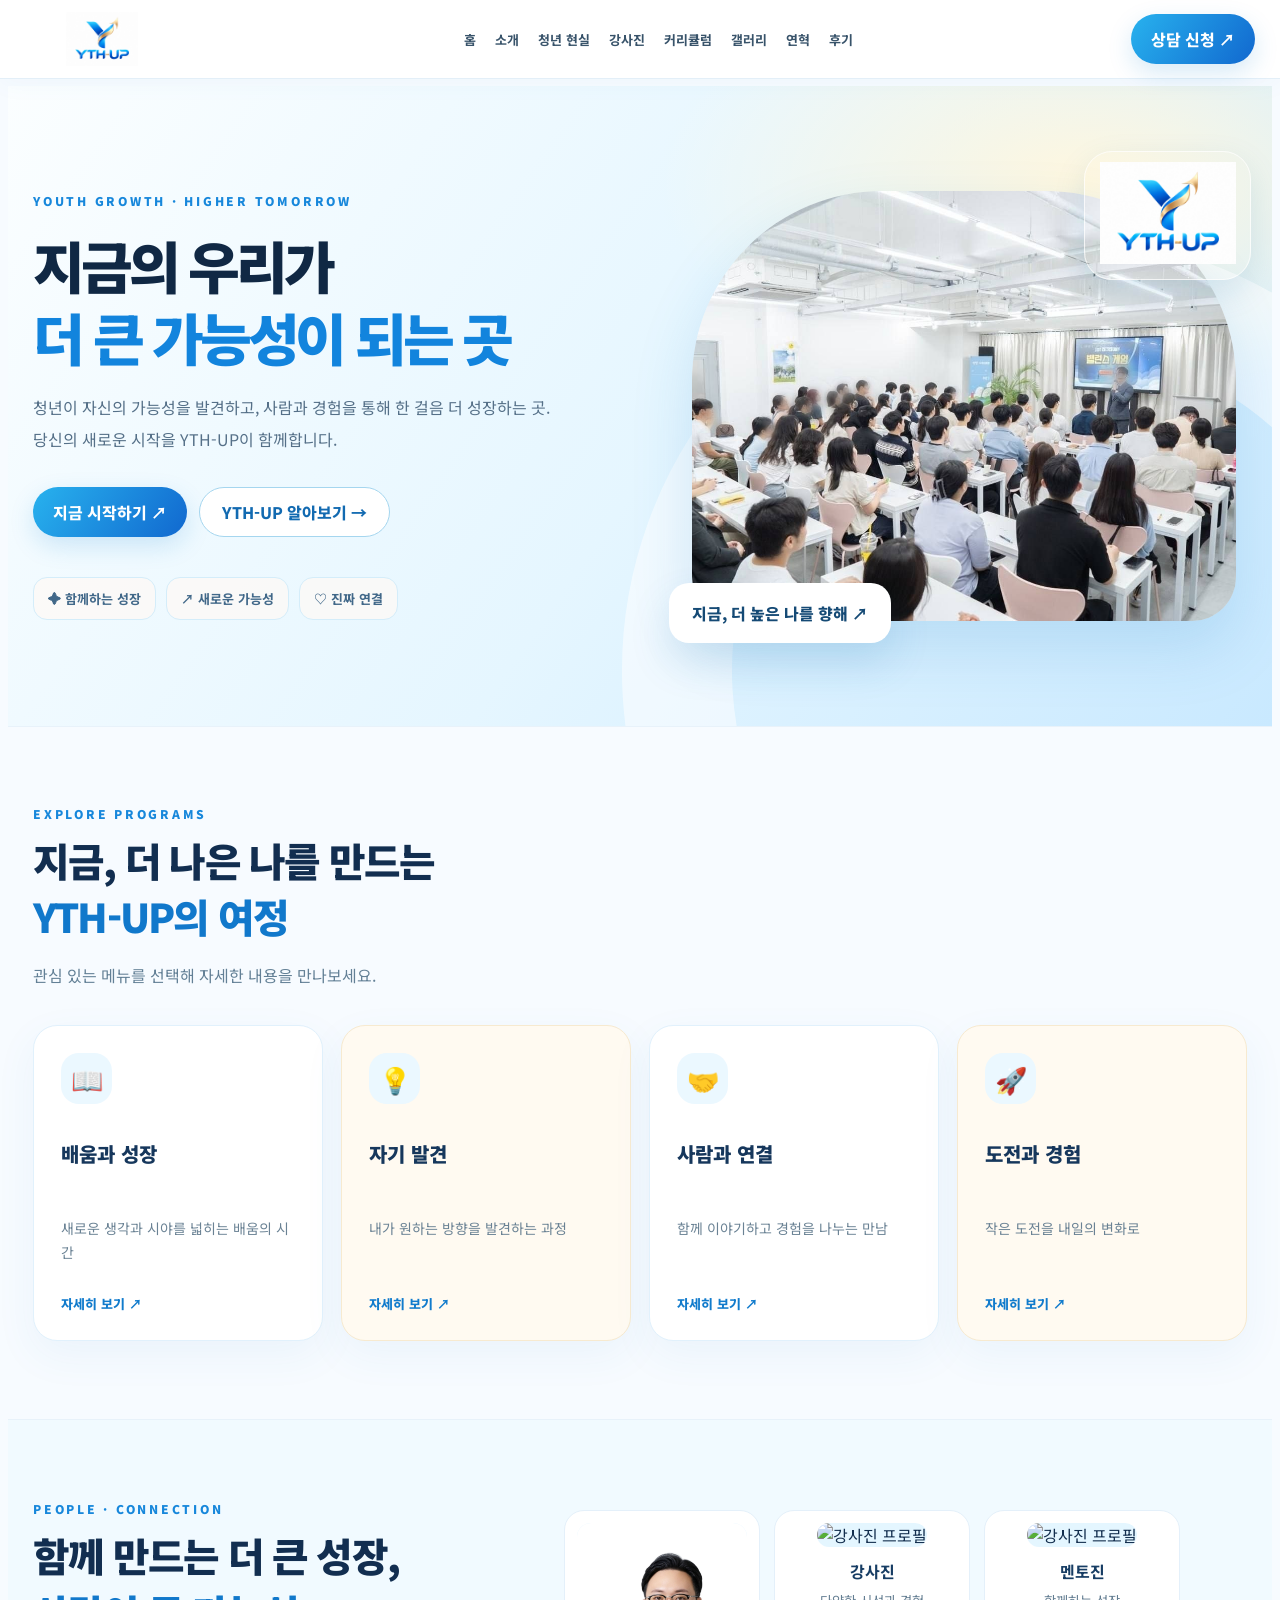
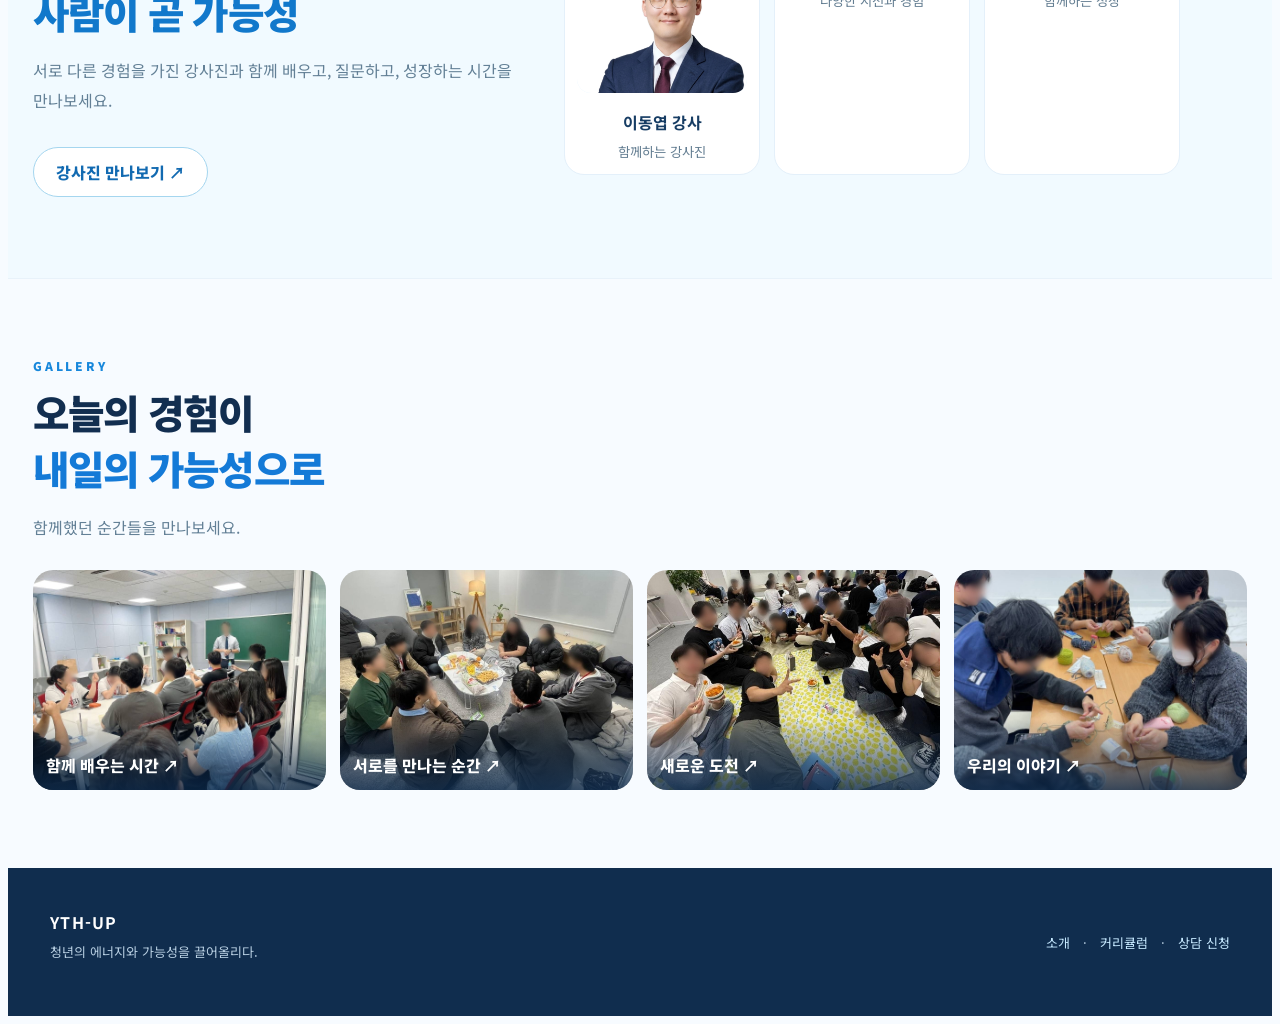
==== index.html @ a31ec666 "Add files via upload" ====
<!doctype html><html lang="ko"><head><meta charset="utf-8"><meta name="viewport" content="width=device-width,initial-scale=1"><title>YTH-UP | 더 큰 가능성의 시작</title><meta name="description" content="청년의 에너지와 가능성을 끌어올리는 YTH-UP. 배움과 성장, 경험이 이어지는 청년들의 공간."><link href="https://fonts.googleapis.com/css2?family=Noto+Sans+KR:wght@400;500;600;700;800;900&display=swap" rel="stylesheet"><link rel="stylesheet" href="ythup-design.css?v=20261009"></head><body><nav class="y-nav"><div class="y-nav-inner"><a class="y-logo" href="index.html" aria-label="YTH-UP 홈"><img src="ythup-logo.png" alt="YTH-UP 로고"></a><div class="y-links"><a href="index.html">홈</a><a href="about.html">소개</a><a href="news.html">청년 현실</a><a href="instructors.html">강사진</a><a href="curriculum.html">커리큘럼</a><a href="gallery.html">갤러리</a><a href="history.html">연혁</a><a href="reviews.html">후기</a></div><a class="y-cta" href="contact.html">상담 신청 ↗</a><button type="button" class="y-menu-button" aria-label="메뉴 열기" aria-expanded="false" onclick="document.body.classList.toggle('y-open');this.setAttribute('aria-expanded',document.body.classList.contains('y-open'))">☰</button></div><div class="y-mobile"><a href="index.html">홈</a><a href="about.html">소개</a><a href="news.html">청년 현실</a><a href="instructors.html">강사진</a><a href="curriculum.html">커리큘럼</a><a href="gallery.html">갤러리</a><a href="history.html">연혁</a><a href="reviews.html">후기</a><a href="contact.html">상담 신청</a></div></nav><main class="page-main"><section class="y-hero"><div class="y-wrap y-hero-grid"><div><div class="y-eyebrow">YOUTH GROWTH · HIGHER TOMORROW</div><h1 class="y-headline">지금의 우리가<br><em>더 큰 가능성이 되는 곳</em></h1><p class="y-intro">청년이 자신의 가능성을 발견하고, 사람과 경험을 통해 한 걸음 더 성장하는 곳.<br>당신의 새로운 시작을 YTH-UP이 함께합니다.</p><div class="y-buttons"><a class="y-primary" href="contact.html">지금 시작하기 ↗</a><a class="y-secondary" href="about.html">YTH-UP 알아보기 →</a></div><div class="y-pills"><span class="y-pill">✦ 함께하는 성장</span><span class="y-pill">↗ 새로운 가능성</span><span class="y-pill">♡ 진짜 연결</span></div></div><div class="y-visual"><img class="y-photo" src="p1.jpg" alt="YTH-UP 청년 활동 사진" onerror="this.onerror=null;this.src='p2.jpg'"><div class="y-logo-float"><img src="ythup-logo.png" alt="YTH-UP"></div><div class="y-visual-note">지금, 더 높은 나를 향해 ↗</div></div></div></section><section class="y-section"><div class="y-wrap"><div class="y-eyebrow">EXPLORE PROGRAMS</div><h2 class="y-section-title">지금, 더 나은 나를 만드는<br><span style="color:#1178cb">YTH-UP의 여정</span></h2><p class="y-muted">관심 있는 메뉴를 선택해 자세한 내용을 만나보세요.</p><div class="y-grid"><article class="y-card"><div class="y-icon">📖</div><h3>배움과 성장</h3><p>새로운 생각과 시야를 넓히는 배움의 시간</p><a href="curriculum.html">자세히 보기 ↗</a></article><article class="y-card"><div class="y-icon">💡</div><h3>자기 발견</h3><p>내가 원하는 방향을 발견하는 과정</p><a href="about.html">자세히 보기 ↗</a></article><article class="y-card"><div class="y-icon">🤝</div><h3>사람과 연결</h3><p>함께 이야기하고 경험을 나누는 만남</p><a href="instructors.html">자세히 보기 ↗</a></article><article class="y-card"><div class="y-icon">🚀</div><h3>도전과 경험</h3><p>작은 도전을 내일의 변화로</p><a href="gallery.html">자세히 보기 ↗</a></article></div></div></section><section class="y-section"><div class="y-wrap y-split"><div><div class="y-eyebrow">PEOPLE · CONNECTION</div><h2 class="y-section-title">함께 만드는 더 큰 성장,<br><span style="color:#1178cb">사람이 곧 가능성</span></h2><p class="y-muted">서로 다른 경험을 가진 강사진과 함께 배우고, 질문하고, 성장하는 시간을 만나보세요.</p><div class="y-buttons"><a class="y-secondary" href="instructors.html">강사진 만나보기 ↗</a></div></div><div class="y-people"><div class="y-person"><img src="profile_lee.jpg" alt="이동엽 강사"><strong>이동엽 강사</strong><small>함께하는 강사진</small></div><div class="y-person"><img src="profile_choi.jpg" alt="강사진 프로필"><strong>강사진</strong><small>다양한 시선과 경험</small></div><div class="y-person"><img src="profile_oh.jpg" alt="강사진 프로필"><strong>멘토진</strong><small>함께하는 성장</small></div></div></div></section><section class="y-section"><div class="y-wrap"><div class="y-eyebrow">GALLERY</div><h2 class="y-section-title">오늘의 경험이<br><span style="color:#147ad7">내일의 가능성으로</span></h2><p class="y-muted">함께했던 순간들을 만나보세요.</p><div class="y-gallery"><a href="gallery.html"><img src="p2.jpg" alt="YTH-UP 활동 사진 2" loading="lazy"><span>함께 배우는 시간 ↗</span></a><a href="gallery.html"><img src="p3.jpg" alt="YTH-UP 활동 사진 3" loading="lazy"><span>서로를 만나는 순간 ↗</span></a><a href="gallery.html"><img src="p4.jpg" alt="YTH-UP 활동 사진 4" loading="lazy"><span>새로운 도전 ↗</span></a><a href="gallery.html"><img src="p5.jpg" alt="YTH-UP 활동 사진 5" loading="lazy"><span>우리의 이야기 ↗</span></a></div></div></section></main><footer class="y-footer"><div class="y-footer-inner"><div><strong>YTH-UP</strong><p style="margin-top:8px;font-size:13px">청년의 에너지와 가능성을 끌어올리다.</p></div><div style="font-size:13px"><a href="about.html">소개</a>　·　<a href="curriculum.html">커리큘럼</a>　·　<a href="contact.html">상담 신청</a></div></div></footer></body></html>
---- ythup-design.css ----
/* YTH-UP 2026 visual refresh */
:root{--brand-green:#167bd5;--brand-gold:#69c9f5;--brand-gold-light:#edf9ff;--y-dark:#102b4c;--y-blue:#147ad7;--y-cloud:#eef9ff;--y-gold:#e8c78c}
html{scroll-behavior:smooth}body{background:#f7fbff!important;color:#132e4e!important;font-family:'Noto Sans KR',sans-serif!important} .page-main{padding-top:78px!important}
.y-nav{height:78px;position:fixed;inset:0 0 auto;z-index:100;background:rgba(255,255,255,.96);backdrop-filter:blur(18px);border-bottom:1px solid #e3eff8;box-shadow:0 5px 24px #2777ad0a}.y-nav-inner{max-width:1240px;height:100%;margin:auto;padding:0 25px;display:flex;align-items:center;gap:20px}.y-logo{width:160px;flex-shrink:0;display:flex;align-items:center}.y-logo img{height:54px;width:154px;object-fit:contain}.y-links{display:flex;align-items:center;justify-content:center;gap:19px;flex:1;white-space:nowrap}.y-links a{font-size:13px;font-weight:700;color:#38536a;text-decoration:none;transition:color .2s}.y-links a:hover{color:#087acc}.y-cta,.y-primary{background:linear-gradient(125deg,#28b2ee,#1168cf);color:white!important;border-radius:999px;padding:13px 20px;text-decoration:none;font-weight:800;box-shadow:0 9px 24px #1281d12b;white-space:nowrap}.y-menu-button{display:none;background:transparent;border:0;color:#174b79;font-size:27px}.y-mobile{display:none}
body .bg-brand-green{background-color:#d6f1ff!important}body .text-brand-gold{color:#1271b6!important}body .bg-brand-gold{background-color:#55bde9!important}body .border-brand-gold{border-color:#8ed1f1!important}
body [class*="bg-[#a9def5]"],body [class*="bg-[#b0dbed]"]{background:#e5f6ff!important}body [class*="text-[#a9def5]"]{color:#1769aa!important}body [class*="text-[#c5ebfb]"]{color:#1a9ad6!important}body .animate-gradient-text,body .animate-shine-text{animation:none!important;background:linear-gradient(110deg,#163e79,#299ddb);-webkit-background-clip:text;-webkit-text-fill-color:transparent}
.page-main>section{position:relative}.page-main>section:not(.y-hero){border-top:1px solid #e8f2fa}.page-main h2{letter-spacing:-.045em}.page-main .rounded-3xl,.page-main .rounded-2xl{border-radius:24px!important}.page-main .shadow-xl{box-shadow:0 14px 42px #1c75ac13!important} .page-main a{transition:transform .2s ease,box-shadow .2s ease}
.y-footer{background:#102d4e;color:#b8cfe2;padding:42px 24px}.y-footer-inner{max-width:1180px;margin:auto;display:flex;justify-content:space-between;gap:20px;align-items:center}.y-footer strong{color:white;letter-spacing:.08em}.y-footer a{color:#c6e9ff;text-decoration:none}
.y-wrap{max-width:1220px;margin:auto;padding:0 25px}.y-hero{min-height:640px;display:flex;align-items:center;position:relative;overflow:hidden;background:radial-gradient(ellipse at 85% 15%,#fff7df 0,transparent 28%),linear-gradient(125deg,#fbfeff 0%,#e5f6ff 53%,#c9e9ff 100%)}.y-hero::after{content:'';position:absolute;width:650px;height:650px;right:-220px;bottom:-380px;border:110px solid #fff8;transform:rotate(-25deg);border-radius:50%}.y-hero-grid{display:grid;grid-template-columns:1fr .94fr;align-items:center;gap:45px;width:100%;padding-top:55px;padding-bottom:55px;position:relative;z-index:1}.y-eyebrow{font-size:12px;letter-spacing:.23em;color:#1787db;font-weight:900}.y-headline{font-size:clamp(37px,4.4vw,67px);line-height:1.27;letter-spacing:-.075em;font-weight:900;color:#102844;margin:20px 0}.y-headline em{font-style:normal;color:#1284dd}.y-intro{font-size:16px;line-height:1.95;color:#557088;max-width:550px}.y-buttons{display:flex;flex-wrap:wrap;gap:12px;margin-top:32px}.y-secondary{border:1px solid #a5d6ef;color:#126ab1!important;background:#fff;border-radius:999px;padding:12px 22px;text-decoration:none;font-weight:800}.y-pills{display:flex;flex-wrap:wrap;gap:10px;margin-top:40px}.y-pill{background:#fffaf5b8;border:1px solid #d4edfa;border-radius:14px;padding:11px 14px;color:#416889;font-size:13px;font-weight:700}.y-visual{position:relative;min-height:455px;display:flex;align-items:center;justify-content:center}.y-photo{width:96%;height:430px;border-radius:190px 190px 44px 44px;object-fit:cover;object-position:center;background:linear-gradient(145deg,#60bcee,#daefff);box-shadow:0 28px 60px #2385c12b}.y-logo-float{position:absolute;top:-28px;right:-4px;background:#fffed;border:1px solid #ffffffb8;box-shadow:0 12px 32px #0d74b422;border-radius:28px;padding:10px}.y-logo-float img{width:145px;height:102px;object-fit:contain}.y-visual-note{position:absolute;bottom:-9px;left:-12px;padding:18px 23px;border-radius:20px;background:#fff;box-shadow:0 20px 40px #1b76b225;color:#154a75;font-weight:800}
.y-section{padding:78px 0}.y-section:nth-child(odd){background:#f1faff}.y-section-title{font-size:clamp(27px,3.1vw,41px);line-height:1.42;color:#122e50;font-weight:900;letter-spacing:-.055em;margin:10px 0 16px}.y-muted{color:#638096;line-height:1.85}.y-grid{display:grid;grid-template-columns:repeat(4,1fr);gap:18px;margin-top:35px}.y-card{background:#fff;border:1px solid #e1f1fc;border-radius:24px;padding:27px;box-shadow:0 14px 42px #3287bc10;min-height:220px;display:flex;flex-direction:column;gap:15px}.y-card:hover{transform:translateY(-5px);box-shadow:0 18px 46px #238bcd1c}.y-card:nth-child(even){background:#fffaf1;border-color:#f7ead0}.y-card .y-icon{width:51px;height:51px;border-radius:18px;display:grid;place-items:center;background:#ebf8ff;font-size:26px}.y-card h3{font-size:20px;font-weight:850;color:#16375c}.y-card p{font-size:14px;color:#6a8294;line-height:1.7;flex:1}.y-card a{color:#117bcc;font-weight:800;text-decoration:none;font-size:13px}
.y-split{display:grid;grid-template-columns:1fr 1.4fr;gap:40px;align-items:center}.y-people{display:flex;gap:14px;overflow-x:auto;padding:12px 2px 25px}.y-person{min-width:170px;background:white;border:1px solid #e4f0fa;border-radius:20px;padding:12px;text-align:center}.y-person img{width:100%;height:170px;object-fit:cover;object-position:top;border-radius:14px;background:#e4f6ff}.y-person strong{display:block;margin:12px 0 4px;color:#173d64}.y-person small{color:#647e92}.y-gallery{display:grid;grid-template-columns:repeat(4,1fr);gap:14px;margin-top:28px}.y-gallery a{display:block;position:relative;overflow:hidden;border-radius:20px;height:220px;background:#d9edfa}.y-gallery img{width:100%;height:100%;object-fit:cover;transition:transform .3s}.y-gallery a:hover img{transform:scale(1.05)}.y-gallery span{position:absolute;inset:auto 0 0;padding:34px 13px 13px;color:white;font-weight:800;background:linear-gradient(transparent,#0b294bcc)}
@media(max-width:1100px){.y-links{gap:10px}.y-links a{font-size:12px}.y-logo{width:130px}.y-logo img{width:128px}}@media(max-width:900px){.y-links,.y-cta{display:none}.y-menu-button{display:block;margin-left:auto}.y-open .y-mobile{display:grid;grid-template-columns:repeat(2,1fr);gap:8px;padding:16px 24px;background:white;box-shadow:0 12px 20px #1b6eac12}.y-mobile a{text-decoration:none;color:#225785;background:#eff9ff;border-radius:10px;padding:12px;font-size:14px;font-weight:700}.y-hero-grid,.y-split{grid-template-columns:1fr}.y-hero-grid{padding-top:50px;gap:20px}.y-visual{min-height:300px}.y-photo{height:300px;border-radius:35px}.y-grid,.y-gallery{grid-template-columns:repeat(2,1fr)}.y-footer-inner{flex-direction:column;align-items:start}}@media(max-width:580px){.y-nav{height:70px}.page-main{padding-top:70px!important}.y-headline{font-size:38px}.y-hero-grid{padding:34px 20px}.y-intro{font-size:14px}.y-section{padding:55px 0}.y-grid,.y-gallery{grid-template-columns:1fr}.y-gallery a{height:210px}.y-card{min-height:0}.y-logo-float{right:3px;top:-7px}.y-logo-float img{width:95px;height:68px}.y-person{min-width:140px}.y-person img{height:140px}}
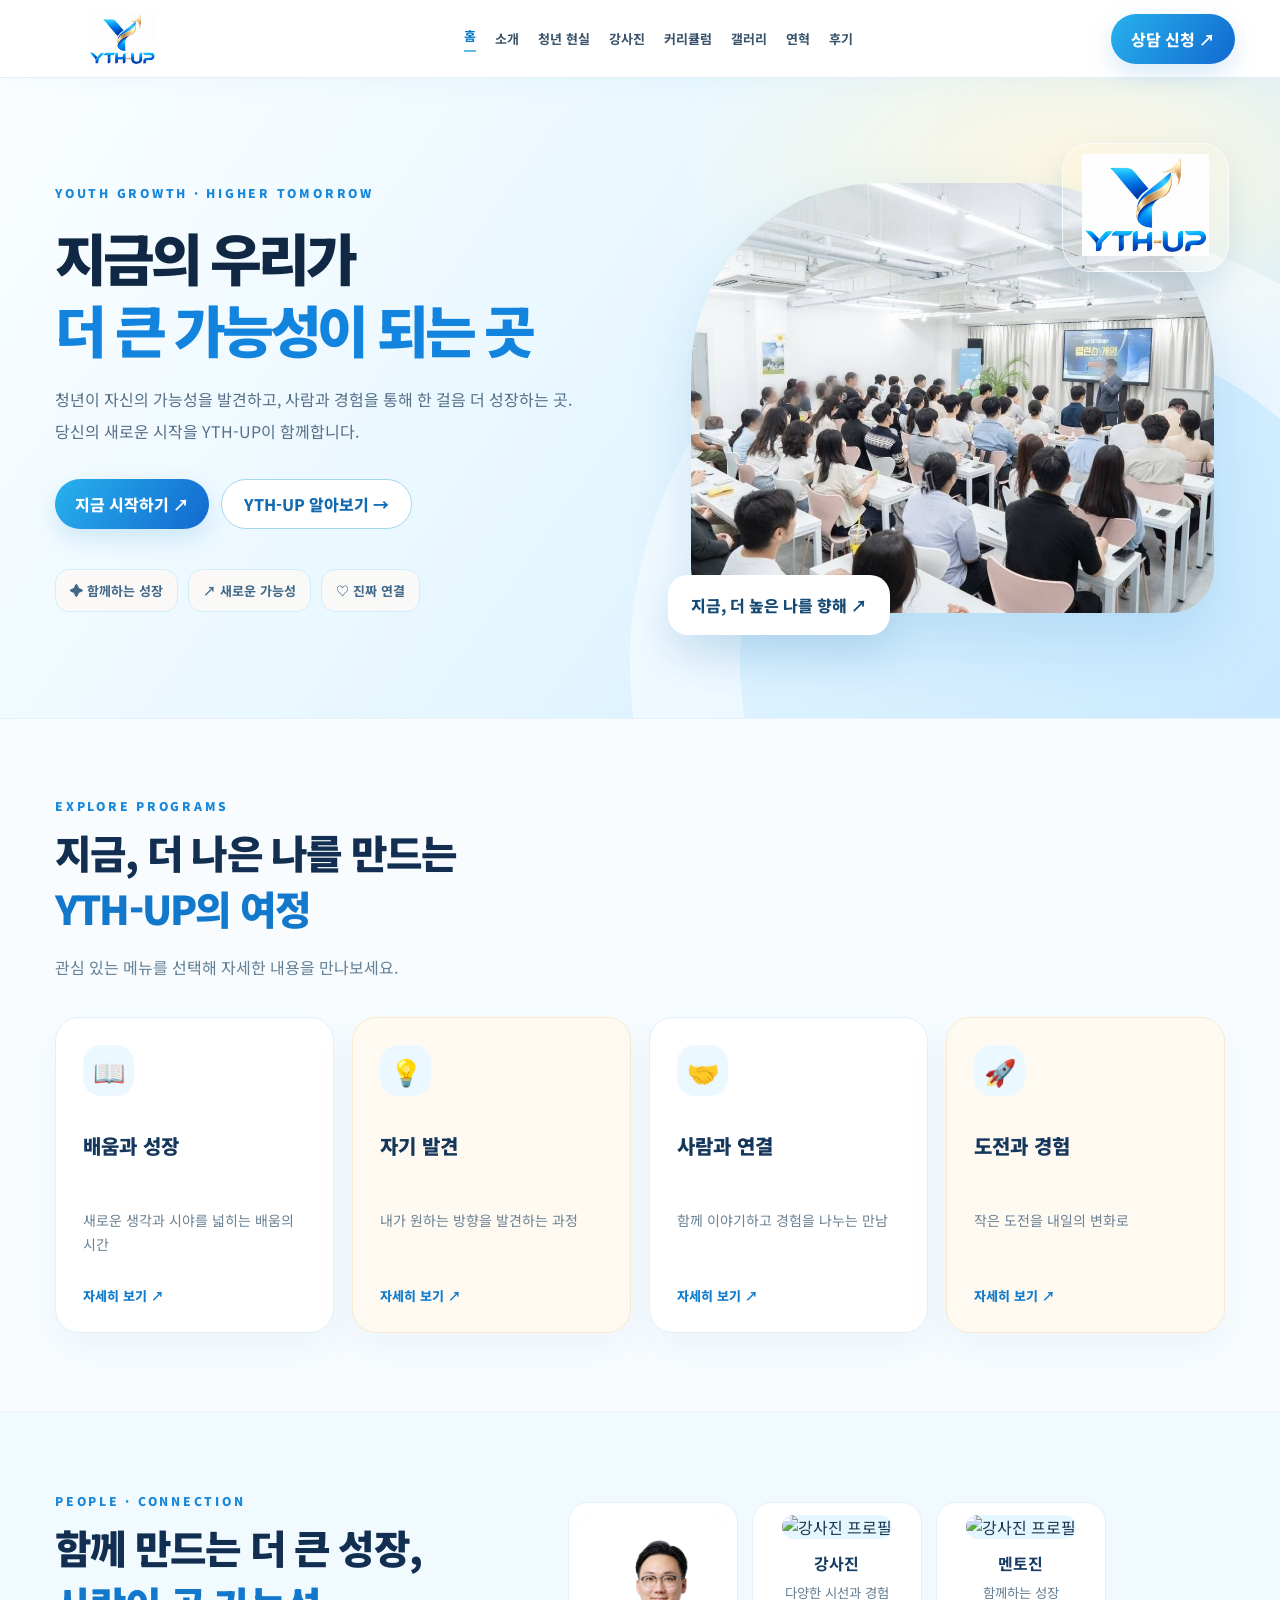
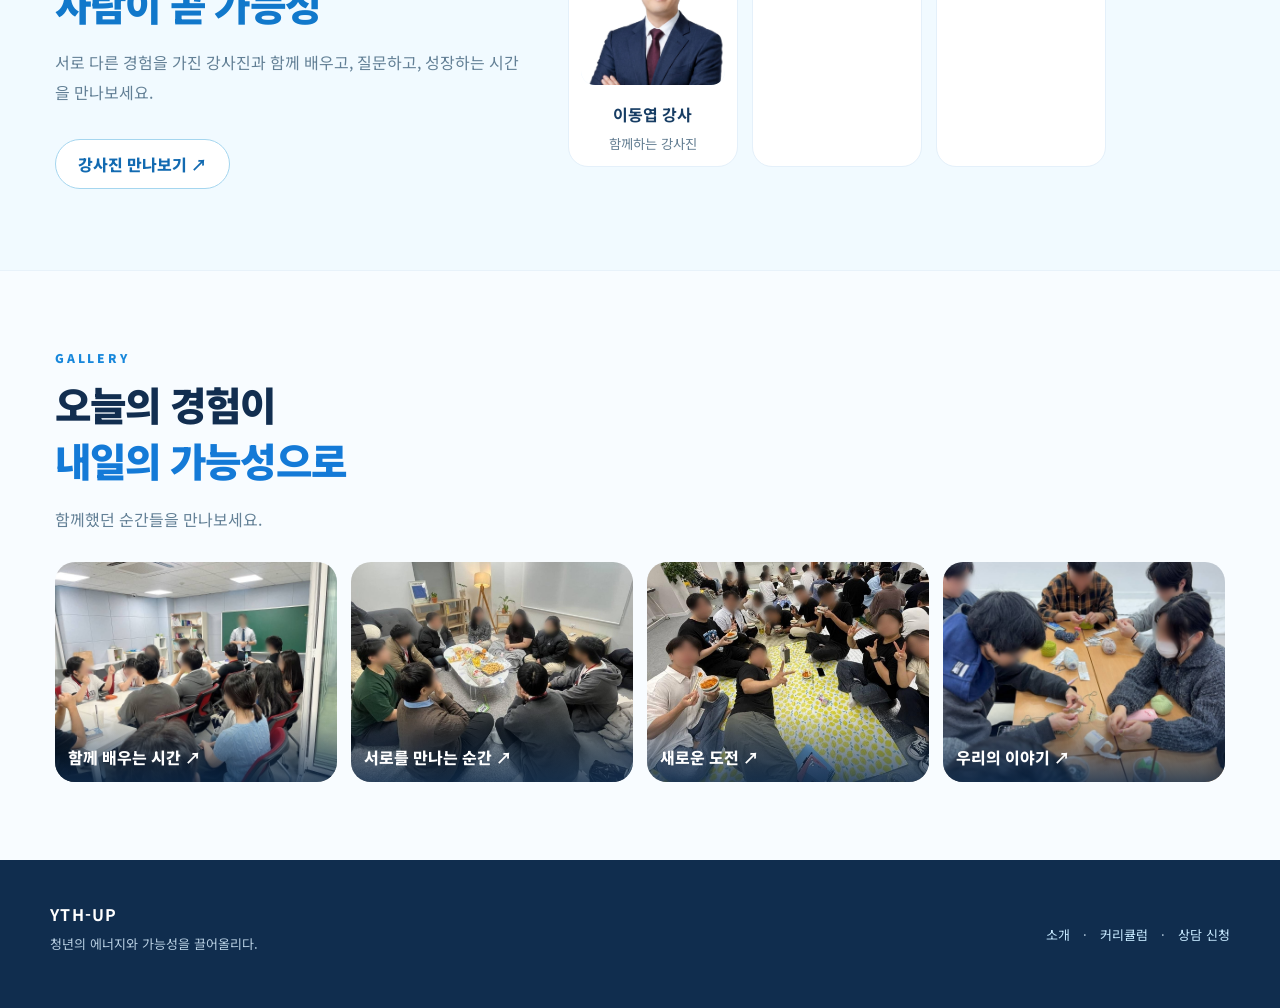
==== commit f745d45f: "Add files via upload" ====
--- a/index.html
+++ b/index.html
@@ -1 +1,50 @@
-<!doctype html><html lang="ko"><head><meta charset="utf-8"><meta name="viewport" content="width=device-width,initial-scale=1"><title>YTH-UP | 더 큰 가능성의 시작</title><meta name="description" content="청년의 에너지와 가능성을 끌어올리는 YTH-UP. 배움과 성장, 경험이 이어지는 청년들의 공간."><link href="https://fonts.googleapis.com/css2?family=Noto+Sans+KR:wght@400;500;600;700;800;900&display=swap" rel="stylesheet"><link rel="stylesheet" href="ythup-design.css?v=20261009"></head><body><nav class="y-nav"><div class="y-nav-inner"><a class="y-logo" href="index.html" aria-label="YTH-UP 홈"><img src="ythup-logo.png" alt="YTH-UP 로고"></a><div class="y-links"><a href="index.html">홈</a><a href="about.html">소개</a><a href="news.html">청년 현실</a><a href="instructors.html">강사진</a><a href="curriculum.html">커리큘럼</a><a href="gallery.html">갤러리</a><a href="history.html">연혁</a><a href="reviews.html">후기</a></div><a class="y-cta" href="contact.html">상담 신청 ↗</a><button type="button" class="y-menu-button" aria-label="메뉴 열기" aria-expanded="false" onclick="document.body.classList.toggle('y-open');this.setAttribute('aria-expanded',document.body.classList.contains('y-open'))">☰</button></div><div class="y-mobile"><a href="index.html">홈</a><a href="about.html">소개</a><a href="news.html">청년 현실</a><a href="instructors.html">강사진</a><a href="curriculum.html">커리큘럼</a><a href="gallery.html">갤러리</a><a href="history.html">연혁</a><a href="reviews.html">후기</a><a href="contact.html">상담 신청</a></div></nav><main class="page-main"><section class="y-hero"><div class="y-wrap y-hero-grid"><div><div class="y-eyebrow">YOUTH GROWTH · HIGHER TOMORROW</div><h1 class="y-headline">지금의 우리가<br><em>더 큰 가능성이 되는 곳</em></h1><p class="y-intro">청년이 자신의 가능성을 발견하고, 사람과 경험을 통해 한 걸음 더 성장하는 곳.<br>당신의 새로운 시작을 YTH-UP이 함께합니다.</p><div class="y-buttons"><a class="y-primary" href="contact.html">지금 시작하기 ↗</a><a class="y-secondary" href="about.html">YTH-UP 알아보기 →</a></div><div class="y-pills"><span class="y-pill">✦ 함께하는 성장</span><span class="y-pill">↗ 새로운 가능성</span><span class="y-pill">♡ 진짜 연결</span></div></div><div class="y-visual"><img class="y-photo" src="p1.jpg" alt="YTH-UP 청년 활동 사진" onerror="this.onerror=null;this.src='p2.jpg'"><div class="y-logo-float"><img src="ythup-logo.png" alt="YTH-UP"></div><div class="y-visual-note">지금, 더 높은 나를 향해 ↗</div></div></div></section><section class="y-section"><div class="y-wrap"><div class="y-eyebrow">EXPLORE PROGRAMS</div><h2 class="y-section-title">지금, 더 나은 나를 만드는<br><span style="color:#1178cb">YTH-UP의 여정</span></h2><p class="y-muted">관심 있는 메뉴를 선택해 자세한 내용을 만나보세요.</p><div class="y-grid"><article class="y-card"><div class="y-icon">📖</div><h3>배움과 성장</h3><p>새로운 생각과 시야를 넓히는 배움의 시간</p><a href="curriculum.html">자세히 보기 ↗</a></article><article class="y-card"><div class="y-icon">💡</div><h3>자기 발견</h3><p>내가 원하는 방향을 발견하는 과정</p><a href="about.html">자세히 보기 ↗</a></article><article class="y-card"><div class="y-icon">🤝</div><h3>사람과 연결</h3><p>함께 이야기하고 경험을 나누는 만남</p><a href="instructors.html">자세히 보기 ↗</a></article><article class="y-card"><div class="y-icon">🚀</div><h3>도전과 경험</h3><p>작은 도전을 내일의 변화로</p><a href="gallery.html">자세히 보기 ↗</a></article></div></div></section><section class="y-section"><div class="y-wrap y-split"><div><div class="y-eyebrow">PEOPLE · CONNECTION</div><h2 class="y-section-title">함께 만드는 더 큰 성장,<br><span style="color:#1178cb">사람이 곧 가능성</span></h2><p class="y-muted">서로 다른 경험을 가진 강사진과 함께 배우고, 질문하고, 성장하는 시간을 만나보세요.</p><div class="y-buttons"><a class="y-secondary" href="instructors.html">강사진 만나보기 ↗</a></div></div><div class="y-people"><div class="y-person"><img src="profile_lee.jpg" alt="이동엽 강사"><strong>이동엽 강사</strong><small>함께하는 강사진</small></div><div class="y-person"><img src="profile_choi.jpg" alt="강사진 프로필"><strong>강사진</strong><small>다양한 시선과 경험</small></div><div class="y-person"><img src="profile_oh.jpg" alt="강사진 프로필"><strong>멘토진</strong><small>함께하는 성장</small></div></div></div></section><section class="y-section"><div class="y-wrap"><div class="y-eyebrow">GALLERY</div><h2 class="y-section-title">오늘의 경험이<br><span style="color:#147ad7">내일의 가능성으로</span></h2><p class="y-muted">함께했던 순간들을 만나보세요.</p><div class="y-gallery"><a href="gallery.html"><img src="p2.jpg" alt="YTH-UP 활동 사진 2" loading="lazy"><span>함께 배우는 시간 ↗</span></a><a href="gallery.html"><img src="p3.jpg" alt="YTH-UP 활동 사진 3" loading="lazy"><span>서로를 만나는 순간 ↗</span></a><a href="gallery.html"><img src="p4.jpg" alt="YTH-UP 활동 사진 4" loading="lazy"><span>새로운 도전 ↗</span></a><a href="gallery.html"><img src="p5.jpg" alt="YTH-UP 활동 사진 5" loading="lazy"><span>우리의 이야기 ↗</span></a></div></div></section></main><footer class="y-footer"><div class="y-footer-inner"><div><strong>YTH-UP</strong><p style="margin-top:8px;font-size:13px">청년의 에너지와 가능성을 끌어올리다.</p></div><div style="font-size:13px"><a href="about.html">소개</a>　·　<a href="curriculum.html">커리큘럼</a>　·　<a href="contact.html">상담 신청</a></div></div></footer></body></html>+<!doctype html><html lang="ko"><head><meta charset="utf-8"><meta name="viewport" content="width=device-width,initial-scale=1"><title>YTH-UP | 더 큰 가능성의 시작</title><meta name="description" content="청년의 에너지와 가능성을 끌어올리는 YTH-UP. 배움과 성장, 경험이 이어지는 청년들의 공간."><link href="https://fonts.googleapis.com/css2?family=Noto+Sans+KR:wght@400;500;600;700;800;900&display=swap" rel="stylesheet"><style id="ythup-complete-theme">/* YTH-UP 2026 visual refresh */
+:root{--brand-green:#167bd5;--brand-gold:#69c9f5;--brand-gold-light:#edf9ff;--y-dark:#102b4c;--y-blue:#147ad7;--y-cloud:#eef9ff;--y-gold:#e8c78c}
+html{scroll-behavior:smooth}body{background:#f7fbff!important;color:#132e4e!important;font-family:'Noto Sans KR',sans-serif!important} .page-main{padding-top:78px!important}
+.y-nav{height:78px;position:fixed;inset:0 0 auto;z-index:100;background:rgba(255,255,255,.96);backdrop-filter:blur(18px);border-bottom:1px solid #e3eff8;box-shadow:0 5px 24px #2777ad0a}.y-nav-inner{max-width:1240px;height:100%;margin:auto;padding:0 25px;display:flex;align-items:center;gap:20px}.y-logo{width:160px;flex-shrink:0;display:flex;align-items:center}.y-logo img{height:54px;width:154px;object-fit:contain}.y-links{display:flex;align-items:center;justify-content:center;gap:19px;flex:1;white-space:nowrap}.y-links a{font-size:13px;font-weight:700;color:#38536a;text-decoration:none;transition:color .2s}.y-links a:hover{color:#087acc}.y-cta,.y-primary{background:linear-gradient(125deg,#28b2ee,#1168cf);color:white!important;border-radius:999px;padding:13px 20px;text-decoration:none;font-weight:800;box-shadow:0 9px 24px #1281d12b;white-space:nowrap}.y-menu-button{display:none;background:transparent;border:0;color:#174b79;font-size:27px}.y-mobile{display:none}
+body .bg-brand-green{background-color:#d6f1ff!important}body .text-brand-gold{color:#1271b6!important}body .bg-brand-gold{background-color:#55bde9!important}body .border-brand-gold{border-color:#8ed1f1!important}
+body [class*="bg-[#a9def5]"],body [class*="bg-[#b0dbed]"]{background:#e5f6ff!important}body [class*="text-[#a9def5]"]{color:#1769aa!important}body [class*="text-[#c5ebfb]"]{color:#1a9ad6!important}body .animate-gradient-text,body .animate-shine-text{animation:none!important;background:linear-gradient(110deg,#163e79,#299ddb);-webkit-background-clip:text;-webkit-text-fill-color:transparent}
+.page-main>section{position:relative}.page-main>section:not(.y-hero){border-top:1px solid #e8f2fa}.page-main h2{letter-spacing:-.045em}.page-main .rounded-3xl,.page-main .rounded-2xl{border-radius:24px!important}.page-main .shadow-xl{box-shadow:0 14px 42px #1c75ac13!important} .page-main a{transition:transform .2s ease,box-shadow .2s ease}
+.y-footer{background:#102d4e;color:#b8cfe2;padding:42px 24px}.y-footer-inner{max-width:1180px;margin:auto;display:flex;justify-content:space-between;gap:20px;align-items:center}.y-footer strong{color:white;letter-spacing:.08em}.y-footer a{color:#c6e9ff;text-decoration:none}
+.y-wrap{max-width:1220px;margin:auto;padding:0 25px}.y-hero{min-height:640px;display:flex;align-items:center;position:relative;overflow:hidden;background:radial-gradient(ellipse at 85% 15%,#fff7df 0,transparent 28%),linear-gradient(125deg,#fbfeff 0%,#e5f6ff 53%,#c9e9ff 100%)}.y-hero::after{content:'';position:absolute;width:650px;height:650px;right:-220px;bottom:-380px;border:110px solid #fff8;transform:rotate(-25deg);border-radius:50%}.y-hero-grid{display:grid;grid-template-columns:1fr .94fr;align-items:center;gap:45px;width:100%;padding-top:55px;padding-bottom:55px;position:relative;z-index:1}.y-eyebrow{font-size:12px;letter-spacing:.23em;color:#1787db;font-weight:900}.y-headline{font-size:clamp(37px,4.4vw,67px);line-height:1.27;letter-spacing:-.075em;font-weight:900;color:#102844;margin:20px 0}.y-headline em{font-style:normal;color:#1284dd}.y-intro{font-size:16px;line-height:1.95;color:#557088;max-width:550px}.y-buttons{display:flex;flex-wrap:wrap;gap:12px;margin-top:32px}.y-secondary{border:1px solid #a5d6ef;color:#126ab1!important;background:#fff;border-radius:999px;padding:12px 22px;text-decoration:none;font-weight:800}.y-pills{display:flex;flex-wrap:wrap;gap:10px;margin-top:40px}.y-pill{background:#fffaf5b8;border:1px solid #d4edfa;border-radius:14px;padding:11px 14px;color:#416889;font-size:13px;font-weight:700}.y-visual{position:relative;min-height:455px;display:flex;align-items:center;justify-content:center}.y-photo{width:96%;height:430px;border-radius:190px 190px 44px 44px;object-fit:cover;object-position:center;background:linear-gradient(145deg,#60bcee,#daefff);box-shadow:0 28px 60px #2385c12b}.y-logo-float{position:absolute;top:-28px;right:-4px;background:#fffed;border:1px solid #ffffffb8;box-shadow:0 12px 32px #0d74b422;border-radius:28px;padding:10px}.y-logo-float img{width:145px;height:102px;object-fit:contain}.y-visual-note{position:absolute;bottom:-9px;left:-12px;padding:18px 23px;border-radius:20px;background:#fff;box-shadow:0 20px 40px #1b76b225;color:#154a75;font-weight:800}
+.y-section{padding:78px 0}.y-section:nth-child(odd){background:#f1faff}.y-section-title{font-size:clamp(27px,3.1vw,41px);line-height:1.42;color:#122e50;font-weight:900;letter-spacing:-.055em;margin:10px 0 16px}.y-muted{color:#638096;line-height:1.85}.y-grid{display:grid;grid-template-columns:repeat(4,1fr);gap:18px;margin-top:35px}.y-card{background:#fff;border:1px solid #e1f1fc;border-radius:24px;padding:27px;box-shadow:0 14px 42px #3287bc10;min-height:220px;display:flex;flex-direction:column;gap:15px}.y-card:hover{transform:translateY(-5px);box-shadow:0 18px 46px #238bcd1c}.y-card:nth-child(even){background:#fffaf1;border-color:#f7ead0}.y-card .y-icon{width:51px;height:51px;border-radius:18px;display:grid;place-items:center;background:#ebf8ff;font-size:26px}.y-card h3{font-size:20px;font-weight:850;color:#16375c}.y-card p{font-size:14px;color:#6a8294;line-height:1.7;flex:1}.y-card a{color:#117bcc;font-weight:800;text-decoration:none;font-size:13px}
+.y-split{display:grid;grid-template-columns:1fr 1.4fr;gap:40px;align-items:center}.y-people{display:flex;gap:14px;overflow-x:auto;padding:12px 2px 25px}.y-person{min-width:170px;background:white;border:1px solid #e4f0fa;border-radius:20px;padding:12px;text-align:center}.y-person img{width:100%;height:170px;object-fit:cover;object-position:top;border-radius:14px;background:#e4f6ff}.y-person strong{display:block;margin:12px 0 4px;color:#173d64}.y-person small{color:#647e92}.y-gallery{display:grid;grid-template-columns:repeat(4,1fr);gap:14px;margin-top:28px}.y-gallery a{display:block;position:relative;overflow:hidden;border-radius:20px;height:220px;background:#d9edfa}.y-gallery img{width:100%;height:100%;object-fit:cover;transition:transform .3s}.y-gallery a:hover img{transform:scale(1.05)}.y-gallery span{position:absolute;inset:auto 0 0;padding:34px 13px 13px;color:white;font-weight:800;background:linear-gradient(transparent,#0b294bcc)}
+@media(max-width:1100px){.y-links{gap:10px}.y-links a{font-size:12px}.y-logo{width:130px}.y-logo img{width:128px}}@media(max-width:900px){.y-links,.y-cta{display:none}.y-menu-button{display:block;margin-left:auto}.y-open .y-mobile{display:grid;grid-template-columns:repeat(2,1fr);gap:8px;padding:16px 24px;background:white;box-shadow:0 12px 20px #1b6eac12}.y-mobile a{text-decoration:none;color:#225785;background:#eff9ff;border-radius:10px;padding:12px;font-size:14px;font-weight:700}.y-hero-grid,.y-split{grid-template-columns:1fr}.y-hero-grid{padding-top:50px;gap:20px}.y-visual{min-height:300px}.y-photo{height:300px;border-radius:35px}.y-grid,.y-gallery{grid-template-columns:repeat(2,1fr)}.y-footer-inner{flex-direction:column;align-items:start}}@media(max-width:580px){.y-nav{height:70px}.page-main{padding-top:70px!important}.y-headline{font-size:38px}.y-hero-grid{padding:34px 20px}.y-intro{font-size:14px}.y-section{padding:55px 0}.y-grid,.y-gallery{grid-template-columns:1fr}.y-gallery a{height:210px}.y-card{min-height:0}.y-logo-float{right:3px;top:-7px}.y-logo-float img{width:95px;height:68px}.y-person{min-width:140px}.y-person img{height:140px}}
+
+/* Unified YTH-UP 2026 — subpage overhaul, override legacy styles */
+:root{--brand-green:#eaf7ff;--brand-gold:#4aa9df;--brand-gold-light:#eaf8ff}
+*{box-sizing:border-box}
+body{margin:0;background:#f8fcff!important;color:#1b3953!important}
+.page-main{padding-top:78px!important;min-height:70vh}
+.y-nav{background:#ffffffed!important}
+.y-logo img{object-fit:contain}
+.y-links a[aria-current="page"]{color:#0879c7;border-bottom:2px solid #61b9e5;padding-bottom:5px}
+.y-section-heading{position:relative;overflow:hidden;padding:90px 24px 80px;background:linear-gradient(125deg,#fafdff,#e5f6ff 65%,#d7efff);border-bottom:1px solid #d7edf8;text-align:center}
+.y-section-heading:before{content:'';position:absolute;width:400px;height:400px;background:radial-gradient(circle,#c5e9ff99,transparent 70%);right:-130px;top:-180px}
+.y-section-heading>*{position:relative}
+.y-section-heading .y-eyebrow{font-size:13px;letter-spacing:.22em}
+.y-section-heading h1{font-weight:900;font-size:clamp(33px,4.6vw,57px);letter-spacing:-.065em;line-height:1.24;color:#122d4d;margin:16px 0}
+.y-section-heading p{font-size:16px;line-height:1.8;color:#557c98}
+.y-subpage>.y-content-section{background:#f8fcff!important;color:#203b55!important;padding:60px 24px 90px!important;isolation:isolate}
+.y-subpage>.y-content-section>div:not(.absolute){max-width:1180px!important;margin-left:auto!important;margin-right:auto!important}
+.y-subpage .y-content-section h2,.y-subpage .y-content-section h3,.y-subpage .y-content-section h4{color:#163e64!important;-webkit-text-fill-color:initial!important;text-shadow:none!important}
+.y-subpage .y-content-section p,.y-subpage .y-content-section li,.y-subpage .y-content-section blockquote{color:#4e6880!important}
+.y-subpage .y-content-section .text-white{color:#173c61!important}
+.y-subpage .y-content-section .text-gray-400{color:#648299!important}
+.y-subpage .y-content-section [class*="text-brand-gold"],.y-subpage .y-content-section [class*="text-\[var"]{color:#137bc5!important}
+.y-subpage .y-content-section .bg-white\/5,.y-subpage .y-content-section .bg-white\/10,.y-subpage .y-content-section .bg-black\/20,.y-subpage .y-content-section .bg-gray-900,.y-subpage .y-content-section .bg-gray-800{background:#fff!important}
+.y-subpage .y-content-section .border-white\/10,.y-subpage .y-content-section .border-white\/20{border-color:#d9eefa!important}
+.y-subpage .y-content-section a.group>div,.y-subpage .y-content-section .rounded-xl,.y-subpage .y-content-section .rounded-2xl{border-radius:22px!important}
+.y-subpage .y-content-section a.group>div{box-shadow:0 12px 34px #1760a015;border:1px solid #dcedf9!important;background:#fff!important}
+.y-subpage .y-content-section img[src="ythup-logo.png"]{object-fit:contain}
+.y-subpage .y-content-section img{max-width:100%}
+.y-subpage .y-content-section [class*="bg-\["],.y-subpage .y-content-section .bg-brand-green{background-color:#eaf7ff!important}
+.y-subpage .y-content-section .bg-white{background:#fff!important}
+.y-subpage .y-content-section .bg-gray-50,.y-subpage .y-content-section .bg-gray-100{background:#f1f9fe!important}
+.y-subpage .y-content-section a:hover{color:#087bc7}
+.y-subpage .y-content-section .animate-shine-text,.y-subpage .y-content-section .animate-gradient-text{-webkit-text-fill-color:#176fae!important;background:none!important}
+.y-subpage .y-content-section .font-serif{font-family:'Noto Sans KR',sans-serif!important}
+.y-subpage .y-content-section .shadow-inner,.y-subpage .y-content-section .shadow-xl{box-shadow:0 12px 35px #1f80bd11!important}
+.y-subpage .y-content-section .bg-red-600{background:#e15167!important}
+@media(max-width:650px){.y-section-heading{padding:63px 18px 54px}.y-section-heading p{font-size:14px}.y-subpage>.y-content-section{padding:35px 16px 60px!important}}
+</style></head><body><nav class="y-nav"><div class="y-nav-inner"><a class="y-logo" href="index.html" aria-label="YTH-UP 홈"><img src="ythup-logo.png" alt="YTH-UP 로고"></a><div class="y-links"><a href="index.html" aria-current="page">홈</a><a href="about.html">소개</a><a href="news.html">청년 현실</a><a href="instructors.html">강사진</a><a href="curriculum.html">커리큘럼</a><a href="gallery.html">갤러리</a><a href="history.html">연혁</a><a href="reviews.html">후기</a></div><a class="y-cta" href="contact.html">상담 신청 ↗</a><button type="button" class="y-menu-button" aria-label="메뉴 열기" aria-expanded="false" onclick="document.body.classList.toggle('y-open');this.setAttribute('aria-expanded',document.body.classList.contains('y-open'))">☰</button></div><div class="y-mobile"><a href="index.html" aria-current="page">홈</a><a href="about.html">소개</a><a href="news.html">청년 현실</a><a href="instructors.html">강사진</a><a href="curriculum.html">커리큘럼</a><a href="gallery.html">갤러리</a><a href="history.html">연혁</a><a href="reviews.html">후기</a><a href="contact.html">상담 신청</a></div></nav><main class="page-main"><section class="y-hero"><div class="y-wrap y-hero-grid"><div><div class="y-eyebrow">YOUTH GROWTH · HIGHER TOMORROW</div><h1 class="y-headline">지금의 우리가<br><em>더 큰 가능성이 되는 곳</em></h1><p class="y-intro">청년이 자신의 가능성을 발견하고, 사람과 경험을 통해 한 걸음 더 성장하는 곳.<br>당신의 새로운 시작을 YTH-UP이 함께합니다.</p><div class="y-buttons"><a class="y-primary" href="contact.html">지금 시작하기 ↗</a><a class="y-secondary" href="about.html">YTH-UP 알아보기 →</a></div><div class="y-pills"><span class="y-pill">✦ 함께하는 성장</span><span class="y-pill">↗ 새로운 가능성</span><span class="y-pill">♡ 진짜 연결</span></div></div><div class="y-visual"><img class="y-photo" src="p1.jpg" alt="YTH-UP 청년 활동 사진" onerror="this.onerror=null;this.src='p2.jpg'"><div class="y-logo-float"><img src="ythup-logo.png" alt="YTH-UP"></div><div class="y-visual-note">지금, 더 높은 나를 향해 ↗</div></div></div></section><section class="y-section"><div class="y-wrap"><div class="y-eyebrow">EXPLORE PROGRAMS</div><h2 class="y-section-title">지금, 더 나은 나를 만드는<br><span style="color:#1178cb">YTH-UP의 여정</span></h2><p class="y-muted">관심 있는 메뉴를 선택해 자세한 내용을 만나보세요.</p><div class="y-grid"><article class="y-card"><div class="y-icon">📖</div><h3>배움과 성장</h3><p>새로운 생각과 시야를 넓히는 배움의 시간</p><a href="curriculum.html">자세히 보기 ↗</a></article><article class="y-card"><div class="y-icon">💡</div><h3>자기 발견</h3><p>내가 원하는 방향을 발견하는 과정</p><a href="about.html">자세히 보기 ↗</a></article><article class="y-card"><div class="y-icon">🤝</div><h3>사람과 연결</h3><p>함께 이야기하고 경험을 나누는 만남</p><a href="instructors.html">자세히 보기 ↗</a></article><article class="y-card"><div class="y-icon">🚀</div><h3>도전과 경험</h3><p>작은 도전을 내일의 변화로</p><a href="gallery.html">자세히 보기 ↗</a></article></div></div></section><section class="y-section"><div class="y-wrap y-split"><div><div class="y-eyebrow">PEOPLE · CONNECTION</div><h2 class="y-section-title">함께 만드는 더 큰 성장,<br><span style="color:#1178cb">사람이 곧 가능성</span></h2><p class="y-muted">서로 다른 경험을 가진 강사진과 함께 배우고, 질문하고, 성장하는 시간을 만나보세요.</p><div class="y-buttons"><a class="y-secondary" href="instructors.html">강사진 만나보기 ↗</a></div></div><div class="y-people"><div class="y-person"><img src="profile_lee.jpg" alt="이동엽 강사"><strong>이동엽 강사</strong><small>함께하는 강사진</small></div><div class="y-person"><img src="profile_choi.jpg" alt="강사진 프로필"><strong>강사진</strong><small>다양한 시선과 경험</small></div><div class="y-person"><img src="profile_oh.jpg" alt="강사진 프로필"><strong>멘토진</strong><small>함께하는 성장</small></div></div></div></section><section class="y-section"><div class="y-wrap"><div class="y-eyebrow">GALLERY</div><h2 class="y-section-title">오늘의 경험이<br><span style="color:#147ad7">내일의 가능성으로</span></h2><p class="y-muted">함께했던 순간들을 만나보세요.</p><div class="y-gallery"><a href="gallery.html"><img src="p2.jpg" alt="YTH-UP 활동 사진 2" loading="lazy"><span>함께 배우는 시간 ↗</span></a><a href="gallery.html"><img src="p3.jpg" alt="YTH-UP 활동 사진 3" loading="lazy"><span>서로를 만나는 순간 ↗</span></a><a href="gallery.html"><img src="p4.jpg" alt="YTH-UP 활동 사진 4" loading="lazy"><span>새로운 도전 ↗</span></a><a href="gallery.html"><img src="p5.jpg" alt="YTH-UP 활동 사진 5" loading="lazy"><span>우리의 이야기 ↗</span></a></div></div></section></main><footer class="y-footer"><div class="y-footer-inner"><div><strong>YTH-UP</strong><p style="margin-top:8px;font-size:13px">청년의 에너지와 가능성을 끌어올리다.</p></div><div style="font-size:13px"><a href="about.html">소개</a>　·　<a href="curriculum.html">커리큘럼</a>　·　<a href="contact.html">상담 신청</a></div></div></footer></body></html>
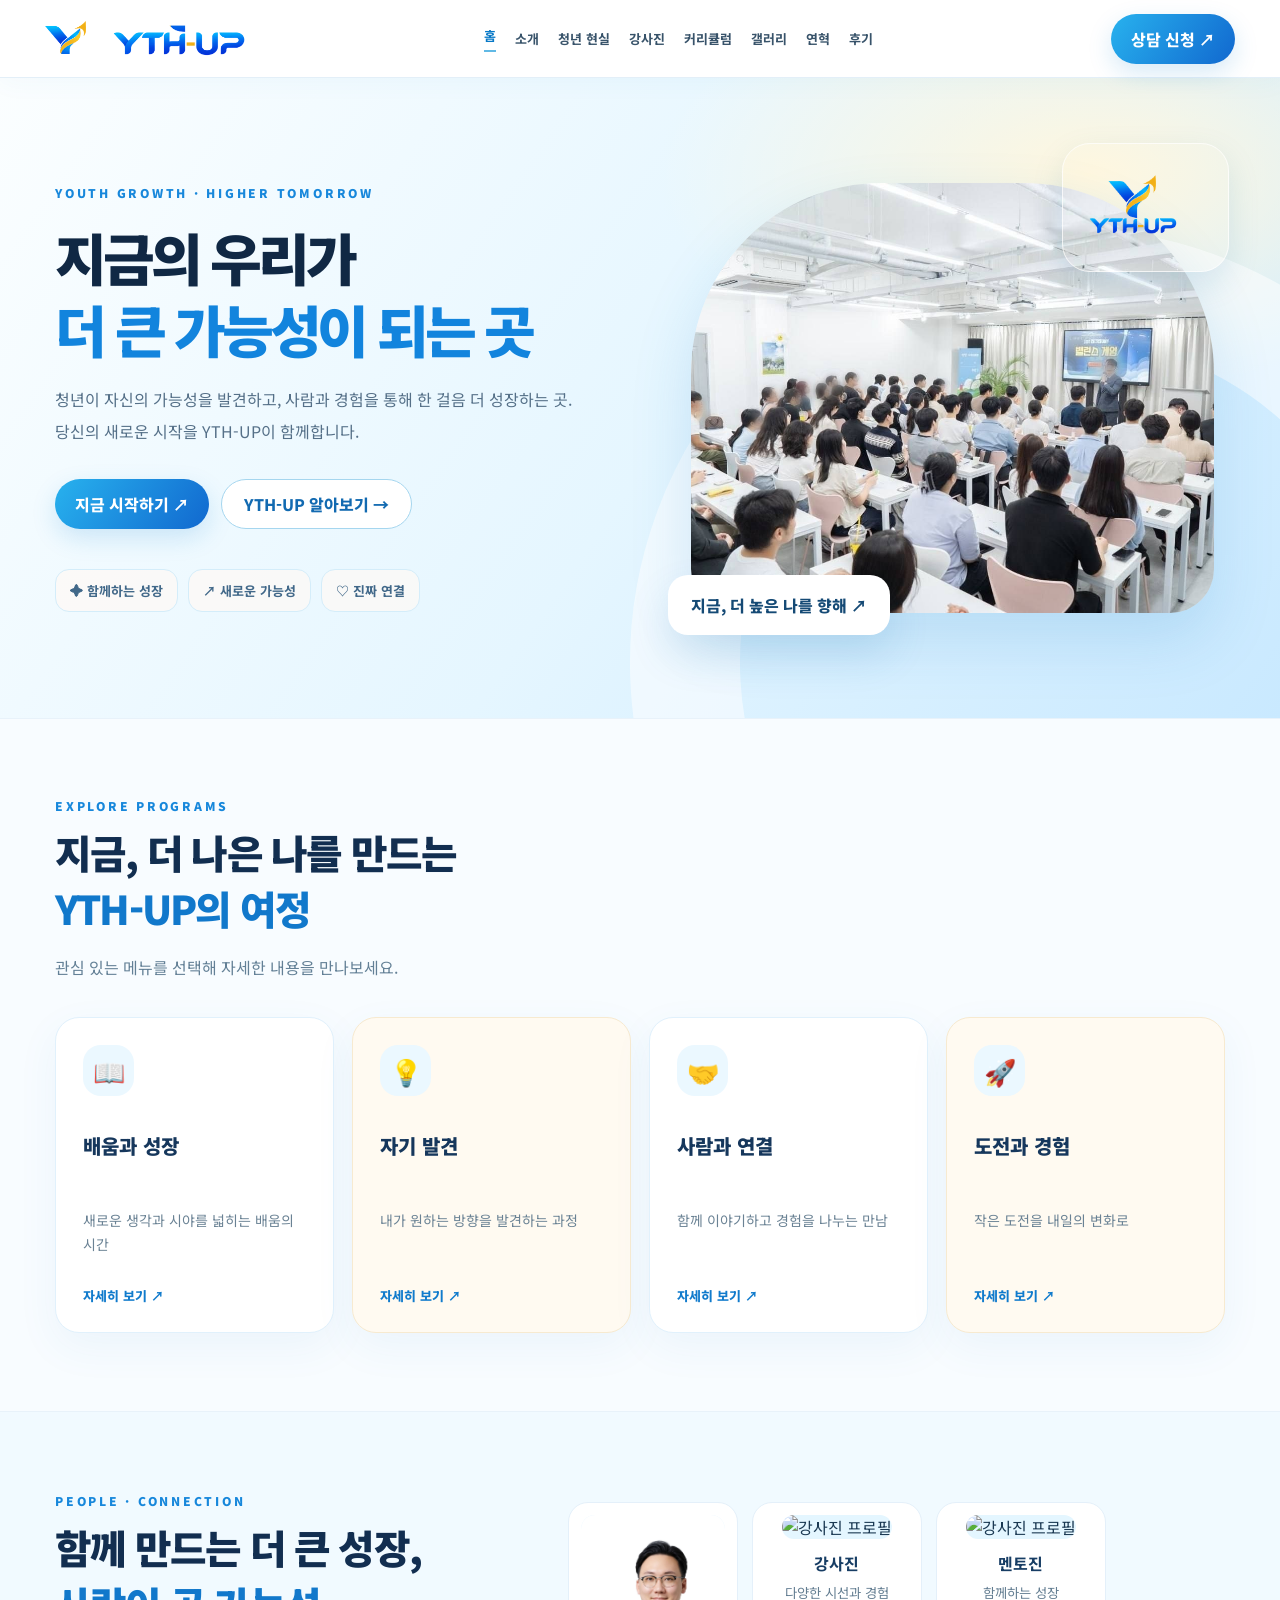
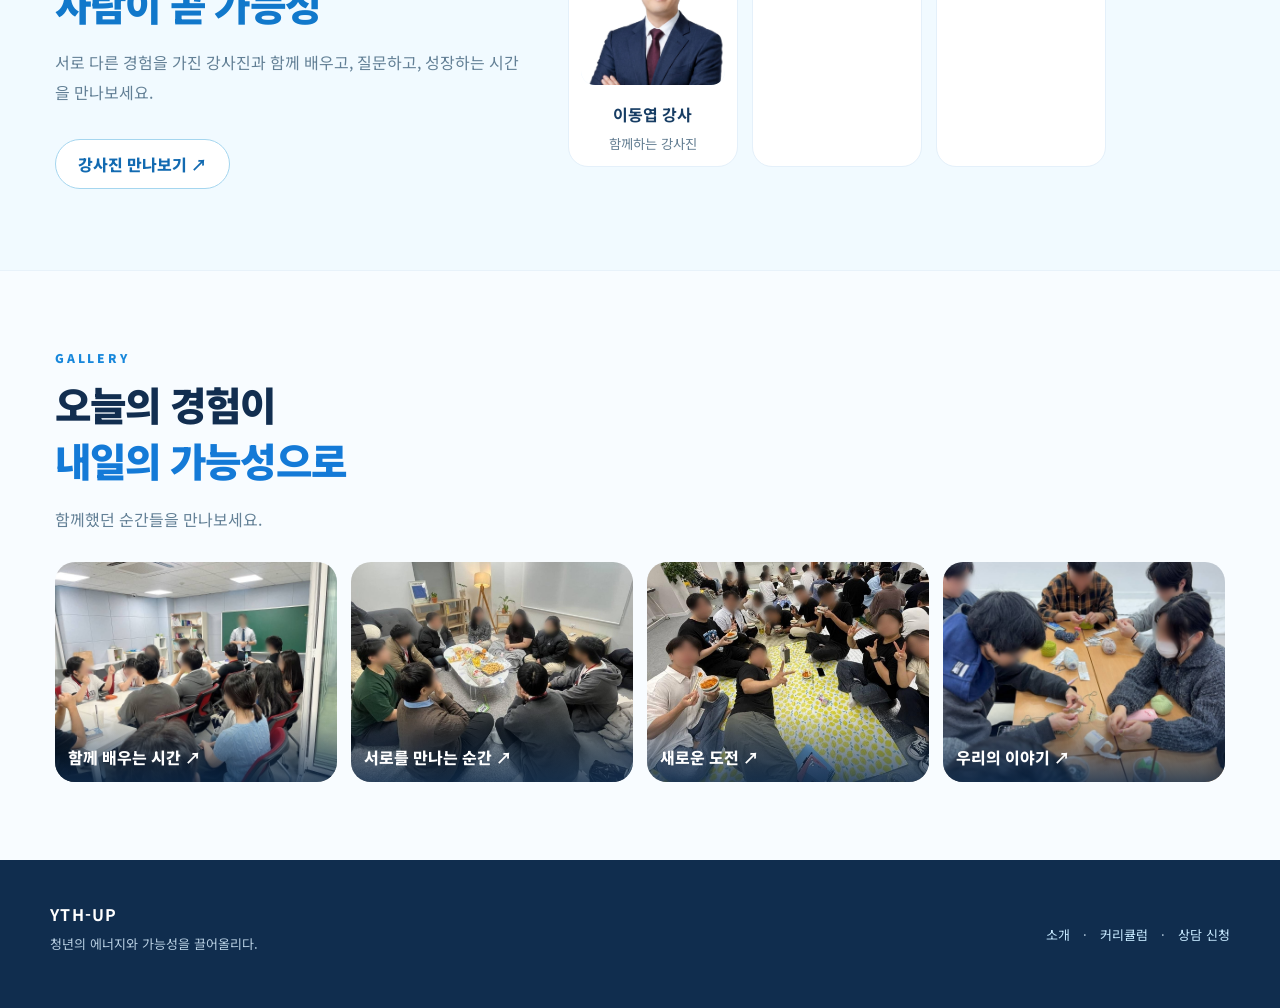
==== commit c1d0e3b4: "Add files via upload" ====
--- a/index.html
+++ b/index.html
@@ -47,4 +47,11 @@
 .y-subpage .y-content-section .shadow-inner,.y-subpage .y-content-section .shadow-xl{box-shadow:0 12px 35px #1f80bd11!important}
 .y-subpage .y-content-section .bg-red-600{background:#e15167!important}
 @media(max-width:650px){.y-section-heading{padding:63px 18px 54px}.y-section-heading p{font-size:14px}.y-subpage>.y-content-section{padding:35px 16px 60px!important}}
-</style></head><body><nav class="y-nav"><div class="y-nav-inner"><a class="y-logo" href="index.html" aria-label="YTH-UP 홈"><img src="ythup-logo.png" alt="YTH-UP 로고"></a><div class="y-links"><a href="index.html" aria-current="page">홈</a><a href="about.html">소개</a><a href="news.html">청년 현실</a><a href="instructors.html">강사진</a><a href="curriculum.html">커리큘럼</a><a href="gallery.html">갤러리</a><a href="history.html">연혁</a><a href="reviews.html">후기</a></div><a class="y-cta" href="contact.html">상담 신청 ↗</a><button type="button" class="y-menu-button" aria-label="메뉴 열기" aria-expanded="false" onclick="document.body.classList.toggle('y-open');this.setAttribute('aria-expanded',document.body.classList.contains('y-open'))">☰</button></div><div class="y-mobile"><a href="index.html" aria-current="page">홈</a><a href="about.html">소개</a><a href="news.html">청년 현실</a><a href="instructors.html">강사진</a><a href="curriculum.html">커리큘럼</a><a href="gallery.html">갤러리</a><a href="history.html">연혁</a><a href="reviews.html">후기</a><a href="contact.html">상담 신청</a></div></nav><main class="page-main"><section class="y-hero"><div class="y-wrap y-hero-grid"><div><div class="y-eyebrow">YOUTH GROWTH · HIGHER TOMORROW</div><h1 class="y-headline">지금의 우리가<br><em>더 큰 가능성이 되는 곳</em></h1><p class="y-intro">청년이 자신의 가능성을 발견하고, 사람과 경험을 통해 한 걸음 더 성장하는 곳.<br>당신의 새로운 시작을 YTH-UP이 함께합니다.</p><div class="y-buttons"><a class="y-primary" href="contact.html">지금 시작하기 ↗</a><a class="y-secondary" href="about.html">YTH-UP 알아보기 →</a></div><div class="y-pills"><span class="y-pill">✦ 함께하는 성장</span><span class="y-pill">↗ 새로운 가능성</span><span class="y-pill">♡ 진짜 연결</span></div></div><div class="y-visual"><img class="y-photo" src="p1.jpg" alt="YTH-UP 청년 활동 사진" onerror="this.onerror=null;this.src='p2.jpg'"><div class="y-logo-float"><img src="ythup-logo.png" alt="YTH-UP"></div><div class="y-visual-note">지금, 더 높은 나를 향해 ↗</div></div></div></section><section class="y-section"><div class="y-wrap"><div class="y-eyebrow">EXPLORE PROGRAMS</div><h2 class="y-section-title">지금, 더 나은 나를 만드는<br><span style="color:#1178cb">YTH-UP의 여정</span></h2><p class="y-muted">관심 있는 메뉴를 선택해 자세한 내용을 만나보세요.</p><div class="y-grid"><article class="y-card"><div class="y-icon">📖</div><h3>배움과 성장</h3><p>새로운 생각과 시야를 넓히는 배움의 시간</p><a href="curriculum.html">자세히 보기 ↗</a></article><article class="y-card"><div class="y-icon">💡</div><h3>자기 발견</h3><p>내가 원하는 방향을 발견하는 과정</p><a href="about.html">자세히 보기 ↗</a></article><article class="y-card"><div class="y-icon">🤝</div><h3>사람과 연결</h3><p>함께 이야기하고 경험을 나누는 만남</p><a href="instructors.html">자세히 보기 ↗</a></article><article class="y-card"><div class="y-icon">🚀</div><h3>도전과 경험</h3><p>작은 도전을 내일의 변화로</p><a href="gallery.html">자세히 보기 ↗</a></article></div></div></section><section class="y-section"><div class="y-wrap y-split"><div><div class="y-eyebrow">PEOPLE · CONNECTION</div><h2 class="y-section-title">함께 만드는 더 큰 성장,<br><span style="color:#1178cb">사람이 곧 가능성</span></h2><p class="y-muted">서로 다른 경험을 가진 강사진과 함께 배우고, 질문하고, 성장하는 시간을 만나보세요.</p><div class="y-buttons"><a class="y-secondary" href="instructors.html">강사진 만나보기 ↗</a></div></div><div class="y-people"><div class="y-person"><img src="profile_lee.jpg" alt="이동엽 강사"><strong>이동엽 강사</strong><small>함께하는 강사진</small></div><div class="y-person"><img src="profile_choi.jpg" alt="강사진 프로필"><strong>강사진</strong><small>다양한 시선과 경험</small></div><div class="y-person"><img src="profile_oh.jpg" alt="강사진 프로필"><strong>멘토진</strong><small>함께하는 성장</small></div></div></div></section><section class="y-section"><div class="y-wrap"><div class="y-eyebrow">GALLERY</div><h2 class="y-section-title">오늘의 경험이<br><span style="color:#147ad7">내일의 가능성으로</span></h2><p class="y-muted">함께했던 순간들을 만나보세요.</p><div class="y-gallery"><a href="gallery.html"><img src="p2.jpg" alt="YTH-UP 활동 사진 2" loading="lazy"><span>함께 배우는 시간 ↗</span></a><a href="gallery.html"><img src="p3.jpg" alt="YTH-UP 활동 사진 3" loading="lazy"><span>서로를 만나는 순간 ↗</span></a><a href="gallery.html"><img src="p4.jpg" alt="YTH-UP 활동 사진 4" loading="lazy"><span>새로운 도전 ↗</span></a><a href="gallery.html"><img src="p5.jpg" alt="YTH-UP 활동 사진 5" loading="lazy"><span>우리의 이야기 ↗</span></a></div></div></section></main><footer class="y-footer"><div class="y-footer-inner"><div><strong>YTH-UP</strong><p style="margin-top:8px;font-size:13px">청년의 에너지와 가능성을 끌어올리다.</p></div><div style="font-size:13px"><a href="about.html">소개</a>　·　<a href="curriculum.html">커리큘럼</a>　·　<a href="contact.html">상담 신청</a></div></div></footer></body></html>+
+/* YTH-UP 2D 로고: 헤더는 가로형, 본문은 세로형 */
+.y-logo{width:200px!important;min-width:160px!important}
+.y-logo img{width:200px!important;height:57px!important;object-fit:contain!important;object-position:left center!important}
+.y-logo-float img{object-fit:contain!important}
+@media(max-width:1100px){.y-logo{width:158px!important;min-width:140px!important}.y-logo img{width:158px!important;height:49px!important}}
+@media(max-width:580px){.y-logo{width:145px!important;min-width:135px!important}.y-logo img{width:145px!important;height:46px!important}}
+</style></head><body><nav class="y-nav"><div class="y-nav-inner"><a class="y-logo" href="index.html" aria-label="YTH-UP 홈"><img src="ythup-logo.png" alt="YTH-UP 로고"></a><div class="y-links"><a href="index.html" aria-current="page">홈</a><a href="about.html">소개</a><a href="news.html">청년 현실</a><a href="instructors.html">강사진</a><a href="curriculum.html">커리큘럼</a><a href="gallery.html">갤러리</a><a href="history.html">연혁</a><a href="reviews.html">후기</a></div><a class="y-cta" href="contact.html">상담 신청 ↗</a><button type="button" class="y-menu-button" aria-label="메뉴 열기" aria-expanded="false" onclick="document.body.classList.toggle('y-open');this.setAttribute('aria-expanded',document.body.classList.contains('y-open'))">☰</button></div><div class="y-mobile"><a href="index.html" aria-current="page">홈</a><a href="about.html">소개</a><a href="news.html">청년 현실</a><a href="instructors.html">강사진</a><a href="curriculum.html">커리큘럼</a><a href="gallery.html">갤러리</a><a href="history.html">연혁</a><a href="reviews.html">후기</a><a href="contact.html">상담 신청</a></div></nav><main class="page-main"><section class="y-hero"><div class="y-wrap y-hero-grid"><div><div class="y-eyebrow">YOUTH GROWTH · HIGHER TOMORROW</div><h1 class="y-headline">지금의 우리가<br><em>더 큰 가능성이 되는 곳</em></h1><p class="y-intro">청년이 자신의 가능성을 발견하고, 사람과 경험을 통해 한 걸음 더 성장하는 곳.<br>당신의 새로운 시작을 YTH-UP이 함께합니다.</p><div class="y-buttons"><a class="y-primary" href="contact.html">지금 시작하기 ↗</a><a class="y-secondary" href="about.html">YTH-UP 알아보기 →</a></div><div class="y-pills"><span class="y-pill">✦ 함께하는 성장</span><span class="y-pill">↗ 새로운 가능성</span><span class="y-pill">♡ 진짜 연결</span></div></div><div class="y-visual"><img class="y-photo" src="p1.jpg" alt="YTH-UP 청년 활동 사진" onerror="this.onerror=null;this.src='p2.jpg'"><div class="y-logo-float"><img src="ythup-logo-full.png" alt="YTH-UP"></div><div class="y-visual-note">지금, 더 높은 나를 향해 ↗</div></div></div></section><section class="y-section"><div class="y-wrap"><div class="y-eyebrow">EXPLORE PROGRAMS</div><h2 class="y-section-title">지금, 더 나은 나를 만드는<br><span style="color:#1178cb">YTH-UP의 여정</span></h2><p class="y-muted">관심 있는 메뉴를 선택해 자세한 내용을 만나보세요.</p><div class="y-grid"><article class="y-card"><div class="y-icon">📖</div><h3>배움과 성장</h3><p>새로운 생각과 시야를 넓히는 배움의 시간</p><a href="curriculum.html">자세히 보기 ↗</a></article><article class="y-card"><div class="y-icon">💡</div><h3>자기 발견</h3><p>내가 원하는 방향을 발견하는 과정</p><a href="about.html">자세히 보기 ↗</a></article><article class="y-card"><div class="y-icon">🤝</div><h3>사람과 연결</h3><p>함께 이야기하고 경험을 나누는 만남</p><a href="instructors.html">자세히 보기 ↗</a></article><article class="y-card"><div class="y-icon">🚀</div><h3>도전과 경험</h3><p>작은 도전을 내일의 변화로</p><a href="gallery.html">자세히 보기 ↗</a></article></div></div></section><section class="y-section"><div class="y-wrap y-split"><div><div class="y-eyebrow">PEOPLE · CONNECTION</div><h2 class="y-section-title">함께 만드는 더 큰 성장,<br><span style="color:#1178cb">사람이 곧 가능성</span></h2><p class="y-muted">서로 다른 경험을 가진 강사진과 함께 배우고, 질문하고, 성장하는 시간을 만나보세요.</p><div class="y-buttons"><a class="y-secondary" href="instructors.html">강사진 만나보기 ↗</a></div></div><div class="y-people"><div class="y-person"><img src="profile_lee.jpg" alt="이동엽 강사"><strong>이동엽 강사</strong><small>함께하는 강사진</small></div><div class="y-person"><img src="profile_choi.jpg" alt="강사진 프로필"><strong>강사진</strong><small>다양한 시선과 경험</small></div><div class="y-person"><img src="profile_oh.jpg" alt="강사진 프로필"><strong>멘토진</strong><small>함께하는 성장</small></div></div></div></section><section class="y-section"><div class="y-wrap"><div class="y-eyebrow">GALLERY</div><h2 class="y-section-title">오늘의 경험이<br><span style="color:#147ad7">내일의 가능성으로</span></h2><p class="y-muted">함께했던 순간들을 만나보세요.</p><div class="y-gallery"><a href="gallery.html"><img src="p2.jpg" alt="YTH-UP 활동 사진 2" loading="lazy"><span>함께 배우는 시간 ↗</span></a><a href="gallery.html"><img src="p3.jpg" alt="YTH-UP 활동 사진 3" loading="lazy"><span>서로를 만나는 순간 ↗</span></a><a href="gallery.html"><img src="p4.jpg" alt="YTH-UP 활동 사진 4" loading="lazy"><span>새로운 도전 ↗</span></a><a href="gallery.html"><img src="p5.jpg" alt="YTH-UP 활동 사진 5" loading="lazy"><span>우리의 이야기 ↗</span></a></div></div></section></main><footer class="y-footer"><div class="y-footer-inner"><div><strong>YTH-UP</strong><p style="margin-top:8px;font-size:13px">청년의 에너지와 가능성을 끌어올리다.</p></div><div style="font-size:13px"><a href="about.html">소개</a>　·　<a href="curriculum.html">커리큘럼</a>　·　<a href="contact.html">상담 신청</a></div></div></footer></body></html>
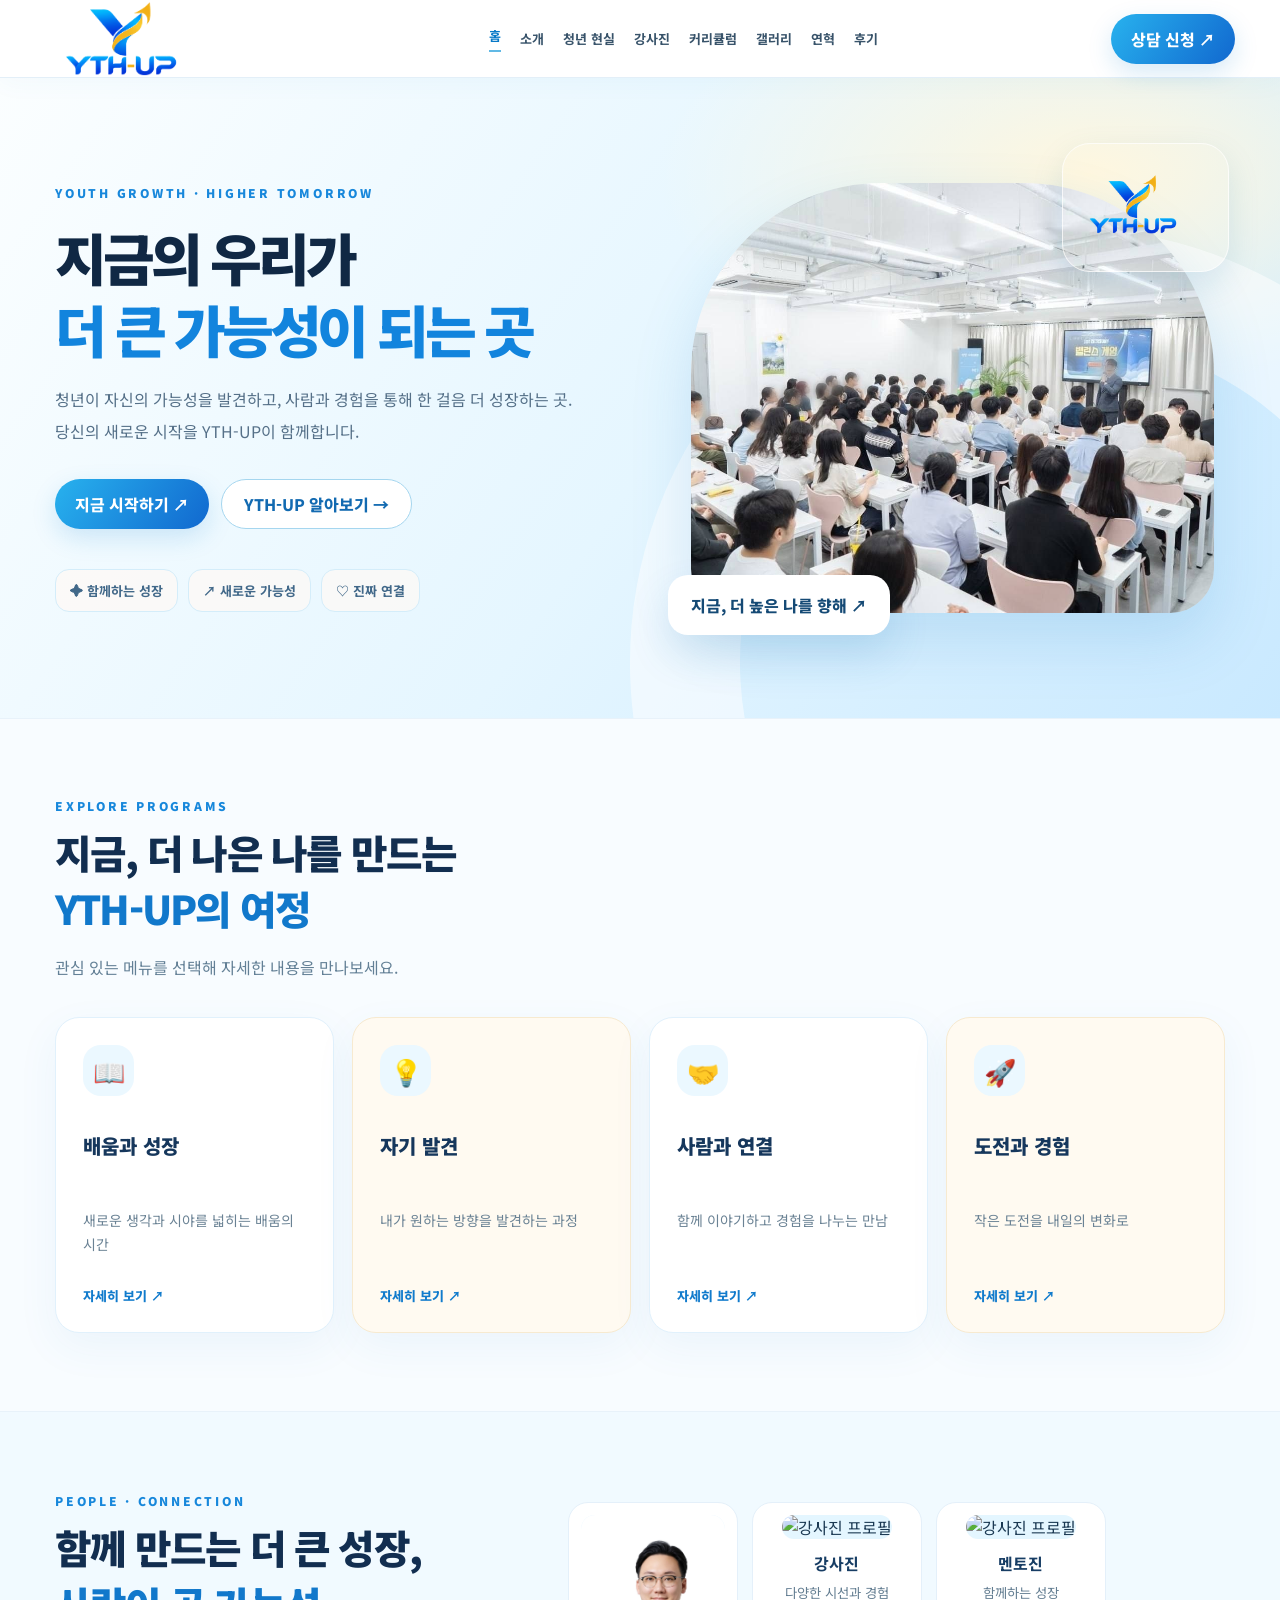
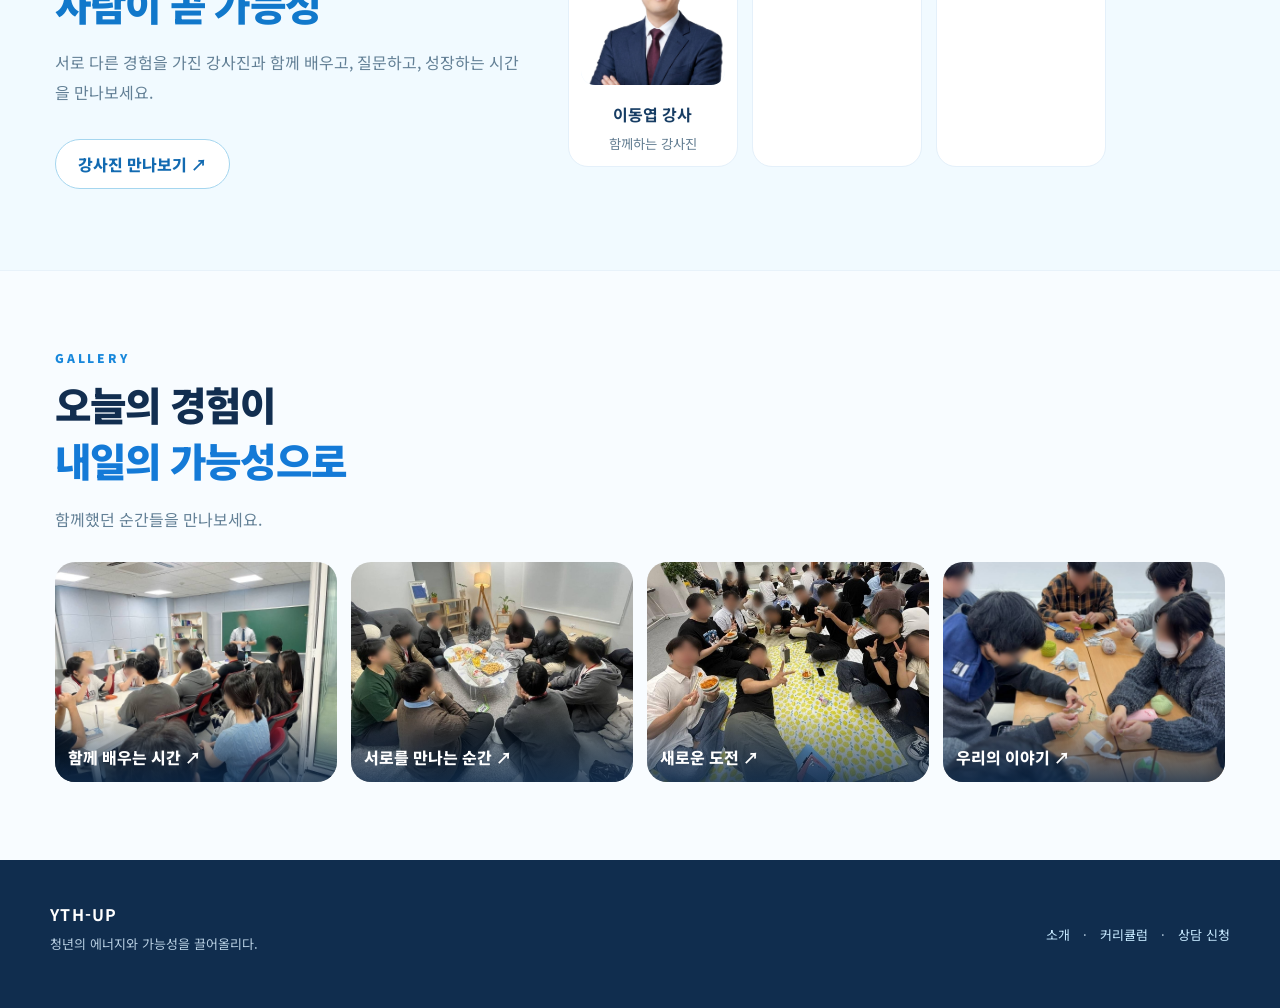
==== commit a51a8230: "Add files via upload" ====
--- a/index.html
+++ b/index.html
@@ -1,7 +1,7 @@
 <!doctype html><html lang="ko"><head><meta charset="utf-8"><meta name="viewport" content="width=device-width,initial-scale=1"><title>YTH-UP | 더 큰 가능성의 시작</title><meta name="description" content="청년의 에너지와 가능성을 끌어올리는 YTH-UP. 배움과 성장, 경험이 이어지는 청년들의 공간."><link href="https://fonts.googleapis.com/css2?family=Noto+Sans+KR:wght@400;500;600;700;800;900&display=swap" rel="stylesheet"><style id="ythup-complete-theme">/* YTH-UP 2026 visual refresh */
 :root{--brand-green:#167bd5;--brand-gold:#69c9f5;--brand-gold-light:#edf9ff;--y-dark:#102b4c;--y-blue:#147ad7;--y-cloud:#eef9ff;--y-gold:#e8c78c}
 html{scroll-behavior:smooth}body{background:#f7fbff!important;color:#132e4e!important;font-family:'Noto Sans KR',sans-serif!important} .page-main{padding-top:78px!important}
-.y-nav{height:78px;position:fixed;inset:0 0 auto;z-index:100;background:rgba(255,255,255,.96);backdrop-filter:blur(18px);border-bottom:1px solid #e3eff8;box-shadow:0 5px 24px #2777ad0a}.y-nav-inner{max-width:1240px;height:100%;margin:auto;padding:0 25px;display:flex;align-items:center;gap:20px}.y-logo{width:160px;flex-shrink:0;display:flex;align-items:center}.y-logo img{height:54px;width:154px;object-fit:contain}.y-links{display:flex;align-items:center;justify-content:center;gap:19px;flex:1;white-space:nowrap}.y-links a{font-size:13px;font-weight:700;color:#38536a;text-decoration:none;transition:color .2s}.y-links a:hover{color:#087acc}.y-cta,.y-primary{background:linear-gradient(125deg,#28b2ee,#1168cf);color:white!important;border-radius:999px;padding:13px 20px;text-decoration:none;font-weight:800;box-shadow:0 9px 24px #1281d12b;white-space:nowrap}.y-menu-button{display:none;background:transparent;border:0;color:#174b79;font-size:27px}.y-mobile{display:none}
+.y-nav{height:78px;position:fixed;inset:0 0 auto;z-index:100;background:rgba(255,255,255,.96);backdrop-filter:blur(18px);border-bottom:1px solid #e3eff8;box-shadow:0 5px 24px #2777ad0a}.y-nav-inner{max-width:1240px;height:100%;margin:auto;padding:0 25px;display:flex;align-items:center;gap:20px}.y-logo{width:190px;flex-shrink:0;display:flex;align-items:center}.y-logo img{height:72px;width:190px;object-fit:contain}.y-links{display:flex;align-items:center;justify-content:center;gap:19px;flex:1;white-space:nowrap}.y-links a{font-size:13px;font-weight:700;color:#38536a;text-decoration:none;transition:color .2s}.y-links a:hover{color:#087acc}.y-cta,.y-primary{background:linear-gradient(125deg,#28b2ee,#1168cf);color:white!important;border-radius:999px;padding:13px 20px;text-decoration:none;font-weight:800;box-shadow:0 9px 24px #1281d12b;white-space:nowrap}.y-menu-button{display:none;background:transparent;border:0;color:#174b79;font-size:27px}.y-mobile{display:none}
 body .bg-brand-green{background-color:#d6f1ff!important}body .text-brand-gold{color:#1271b6!important}body .bg-brand-gold{background-color:#55bde9!important}body .border-brand-gold{border-color:#8ed1f1!important}
 body [class*="bg-[#a9def5]"],body [class*="bg-[#b0dbed]"]{background:#e5f6ff!important}body [class*="text-[#a9def5]"]{color:#1769aa!important}body [class*="text-[#c5ebfb]"]{color:#1a9ad6!important}body .animate-gradient-text,body .animate-shine-text{animation:none!important;background:linear-gradient(110deg,#163e79,#299ddb);-webkit-background-clip:text;-webkit-text-fill-color:transparent}
 .page-main>section{position:relative}.page-main>section:not(.y-hero){border-top:1px solid #e8f2fa}.page-main h2{letter-spacing:-.045em}.page-main .rounded-3xl,.page-main .rounded-2xl{border-radius:24px!important}.page-main .shadow-xl{box-shadow:0 14px 42px #1c75ac13!important} .page-main a{transition:transform .2s ease,box-shadow .2s ease}
@@ -9,7 +9,7 @@
 .y-wrap{max-width:1220px;margin:auto;padding:0 25px}.y-hero{min-height:640px;display:flex;align-items:center;position:relative;overflow:hidden;background:radial-gradient(ellipse at 85% 15%,#fff7df 0,transparent 28%),linear-gradient(125deg,#fbfeff 0%,#e5f6ff 53%,#c9e9ff 100%)}.y-hero::after{content:'';position:absolute;width:650px;height:650px;right:-220px;bottom:-380px;border:110px solid #fff8;transform:rotate(-25deg);border-radius:50%}.y-hero-grid{display:grid;grid-template-columns:1fr .94fr;align-items:center;gap:45px;width:100%;padding-top:55px;padding-bottom:55px;position:relative;z-index:1}.y-eyebrow{font-size:12px;letter-spacing:.23em;color:#1787db;font-weight:900}.y-headline{font-size:clamp(37px,4.4vw,67px);line-height:1.27;letter-spacing:-.075em;font-weight:900;color:#102844;margin:20px 0}.y-headline em{font-style:normal;color:#1284dd}.y-intro{font-size:16px;line-height:1.95;color:#557088;max-width:550px}.y-buttons{display:flex;flex-wrap:wrap;gap:12px;margin-top:32px}.y-secondary{border:1px solid #a5d6ef;color:#126ab1!important;background:#fff;border-radius:999px;padding:12px 22px;text-decoration:none;font-weight:800}.y-pills{display:flex;flex-wrap:wrap;gap:10px;margin-top:40px}.y-pill{background:#fffaf5b8;border:1px solid #d4edfa;border-radius:14px;padding:11px 14px;color:#416889;font-size:13px;font-weight:700}.y-visual{position:relative;min-height:455px;display:flex;align-items:center;justify-content:center}.y-photo{width:96%;height:430px;border-radius:190px 190px 44px 44px;object-fit:cover;object-position:center;background:linear-gradient(145deg,#60bcee,#daefff);box-shadow:0 28px 60px #2385c12b}.y-logo-float{position:absolute;top:-28px;right:-4px;background:#fffed;border:1px solid #ffffffb8;box-shadow:0 12px 32px #0d74b422;border-radius:28px;padding:10px}.y-logo-float img{width:145px;height:102px;object-fit:contain}.y-visual-note{position:absolute;bottom:-9px;left:-12px;padding:18px 23px;border-radius:20px;background:#fff;box-shadow:0 20px 40px #1b76b225;color:#154a75;font-weight:800}
 .y-section{padding:78px 0}.y-section:nth-child(odd){background:#f1faff}.y-section-title{font-size:clamp(27px,3.1vw,41px);line-height:1.42;color:#122e50;font-weight:900;letter-spacing:-.055em;margin:10px 0 16px}.y-muted{color:#638096;line-height:1.85}.y-grid{display:grid;grid-template-columns:repeat(4,1fr);gap:18px;margin-top:35px}.y-card{background:#fff;border:1px solid #e1f1fc;border-radius:24px;padding:27px;box-shadow:0 14px 42px #3287bc10;min-height:220px;display:flex;flex-direction:column;gap:15px}.y-card:hover{transform:translateY(-5px);box-shadow:0 18px 46px #238bcd1c}.y-card:nth-child(even){background:#fffaf1;border-color:#f7ead0}.y-card .y-icon{width:51px;height:51px;border-radius:18px;display:grid;place-items:center;background:#ebf8ff;font-size:26px}.y-card h3{font-size:20px;font-weight:850;color:#16375c}.y-card p{font-size:14px;color:#6a8294;line-height:1.7;flex:1}.y-card a{color:#117bcc;font-weight:800;text-decoration:none;font-size:13px}
 .y-split{display:grid;grid-template-columns:1fr 1.4fr;gap:40px;align-items:center}.y-people{display:flex;gap:14px;overflow-x:auto;padding:12px 2px 25px}.y-person{min-width:170px;background:white;border:1px solid #e4f0fa;border-radius:20px;padding:12px;text-align:center}.y-person img{width:100%;height:170px;object-fit:cover;object-position:top;border-radius:14px;background:#e4f6ff}.y-person strong{display:block;margin:12px 0 4px;color:#173d64}.y-person small{color:#647e92}.y-gallery{display:grid;grid-template-columns:repeat(4,1fr);gap:14px;margin-top:28px}.y-gallery a{display:block;position:relative;overflow:hidden;border-radius:20px;height:220px;background:#d9edfa}.y-gallery img{width:100%;height:100%;object-fit:cover;transition:transform .3s}.y-gallery a:hover img{transform:scale(1.05)}.y-gallery span{position:absolute;inset:auto 0 0;padding:34px 13px 13px;color:white;font-weight:800;background:linear-gradient(transparent,#0b294bcc)}
-@media(max-width:1100px){.y-links{gap:10px}.y-links a{font-size:12px}.y-logo{width:130px}.y-logo img{width:128px}}@media(max-width:900px){.y-links,.y-cta{display:none}.y-menu-button{display:block;margin-left:auto}.y-open .y-mobile{display:grid;grid-template-columns:repeat(2,1fr);gap:8px;padding:16px 24px;background:white;box-shadow:0 12px 20px #1b6eac12}.y-mobile a{text-decoration:none;color:#225785;background:#eff9ff;border-radius:10px;padding:12px;font-size:14px;font-weight:700}.y-hero-grid,.y-split{grid-template-columns:1fr}.y-hero-grid{padding-top:50px;gap:20px}.y-visual{min-height:300px}.y-photo{height:300px;border-radius:35px}.y-grid,.y-gallery{grid-template-columns:repeat(2,1fr)}.y-footer-inner{flex-direction:column;align-items:start}}@media(max-width:580px){.y-nav{height:70px}.page-main{padding-top:70px!important}.y-headline{font-size:38px}.y-hero-grid{padding:34px 20px}.y-intro{font-size:14px}.y-section{padding:55px 0}.y-grid,.y-gallery{grid-template-columns:1fr}.y-gallery a{height:210px}.y-card{min-height:0}.y-logo-float{right:3px;top:-7px}.y-logo-float img{width:95px;height:68px}.y-person{min-width:140px}.y-person img{height:140px}}
+@media(max-width:1100px){.y-links{gap:10px}.y-links a{font-size:12px}.y-logo{width:150px}.y-logo img{width:148px;height:58px}}@media(max-width:900px){.y-links,.y-cta{display:none}.y-menu-button{display:block;margin-left:auto}.y-open .y-mobile{display:grid;grid-template-columns:repeat(2,1fr);gap:8px;padding:16px 24px;background:white;box-shadow:0 12px 20px #1b6eac12}.y-mobile a{text-decoration:none;color:#225785;background:#eff9ff;border-radius:10px;padding:12px;font-size:14px;font-weight:700}.y-hero-grid,.y-split{grid-template-columns:1fr}.y-hero-grid{padding-top:50px;gap:20px}.y-visual{min-height:300px}.y-photo{height:300px;border-radius:35px}.y-grid,.y-gallery{grid-template-columns:repeat(2,1fr)}.y-footer-inner{flex-direction:column;align-items:start}}@media(max-width:580px){.y-nav{height:70px}.page-main{padding-top:70px!important}.y-headline{font-size:38px}.y-hero-grid{padding:34px 20px}.y-intro{font-size:14px}.y-section{padding:55px 0}.y-grid,.y-gallery{grid-template-columns:1fr}.y-gallery a{height:210px}.y-card{min-height:0}.y-logo-float{right:3px;top:-7px}.y-logo-float img{width:95px;height:68px}.y-person{min-width:140px}.y-person img{height:140px}}
 
 /* Unified YTH-UP 2026 — subpage overhaul, override legacy styles */
 :root{--brand-green:#eaf7ff;--brand-gold:#4aa9df;--brand-gold-light:#eaf8ff}
@@ -36,7 +36,7 @@
 .y-subpage .y-content-section .border-white\/10,.y-subpage .y-content-section .border-white\/20{border-color:#d9eefa!important}
 .y-subpage .y-content-section a.group>div,.y-subpage .y-content-section .rounded-xl,.y-subpage .y-content-section .rounded-2xl{border-radius:22px!important}
 .y-subpage .y-content-section a.group>div{box-shadow:0 12px 34px #1760a015;border:1px solid #dcedf9!important;background:#fff!important}
-.y-subpage .y-content-section img[src="ythup-logo.png"]{object-fit:contain}
+.y-subpage .y-content-section img[src="ythup-logo-full.png?v=all2"]{object-fit:contain}
 .y-subpage .y-content-section img{max-width:100%}
 .y-subpage .y-content-section [class*="bg-\["],.y-subpage .y-content-section .bg-brand-green{background-color:#eaf7ff!important}
 .y-subpage .y-content-section .bg-white{background:#fff!important}
@@ -49,9 +49,9 @@
 @media(max-width:650px){.y-section-heading{padding:63px 18px 54px}.y-section-heading p{font-size:14px}.y-subpage>.y-content-section{padding:35px 16px 60px!important}}
 
 /* YTH-UP 2D 로고: 헤더는 가로형, 본문은 세로형 */
-.y-logo{width:200px!important;min-width:160px!important}
-.y-logo img{width:200px!important;height:57px!important;object-fit:contain!important;object-position:left center!important}
+.y-logo{width:210px!important;min-width:190px!important}
+.y-logo img{width:210px!important;height:74px!important;object-fit:contain!important;object-position:left center!important}
 .y-logo-float img{object-fit:contain!important}
-@media(max-width:1100px){.y-logo{width:158px!important;min-width:140px!important}.y-logo img{width:158px!important;height:49px!important}}
-@media(max-width:580px){.y-logo{width:145px!important;min-width:135px!important}.y-logo img{width:145px!important;height:46px!important}}
-</style></head><body><nav class="y-nav"><div class="y-nav-inner"><a class="y-logo" href="index.html" aria-label="YTH-UP 홈"><img src="ythup-logo.png" alt="YTH-UP 로고"></a><div class="y-links"><a href="index.html" aria-current="page">홈</a><a href="about.html">소개</a><a href="news.html">청년 현실</a><a href="instructors.html">강사진</a><a href="curriculum.html">커리큘럼</a><a href="gallery.html">갤러리</a><a href="history.html">연혁</a><a href="reviews.html">후기</a></div><a class="y-cta" href="contact.html">상담 신청 ↗</a><button type="button" class="y-menu-button" aria-label="메뉴 열기" aria-expanded="false" onclick="document.body.classList.toggle('y-open');this.setAttribute('aria-expanded',document.body.classList.contains('y-open'))">☰</button></div><div class="y-mobile"><a href="index.html" aria-current="page">홈</a><a href="about.html">소개</a><a href="news.html">청년 현실</a><a href="instructors.html">강사진</a><a href="curriculum.html">커리큘럼</a><a href="gallery.html">갤러리</a><a href="history.html">연혁</a><a href="reviews.html">후기</a><a href="contact.html">상담 신청</a></div></nav><main class="page-main"><section class="y-hero"><div class="y-wrap y-hero-grid"><div><div class="y-eyebrow">YOUTH GROWTH · HIGHER TOMORROW</div><h1 class="y-headline">지금의 우리가<br><em>더 큰 가능성이 되는 곳</em></h1><p class="y-intro">청년이 자신의 가능성을 발견하고, 사람과 경험을 통해 한 걸음 더 성장하는 곳.<br>당신의 새로운 시작을 YTH-UP이 함께합니다.</p><div class="y-buttons"><a class="y-primary" href="contact.html">지금 시작하기 ↗</a><a class="y-secondary" href="about.html">YTH-UP 알아보기 →</a></div><div class="y-pills"><span class="y-pill">✦ 함께하는 성장</span><span class="y-pill">↗ 새로운 가능성</span><span class="y-pill">♡ 진짜 연결</span></div></div><div class="y-visual"><img class="y-photo" src="p1.jpg" alt="YTH-UP 청년 활동 사진" onerror="this.onerror=null;this.src='p2.jpg'"><div class="y-logo-float"><img src="ythup-logo-full.png" alt="YTH-UP"></div><div class="y-visual-note">지금, 더 높은 나를 향해 ↗</div></div></div></section><section class="y-section"><div class="y-wrap"><div class="y-eyebrow">EXPLORE PROGRAMS</div><h2 class="y-section-title">지금, 더 나은 나를 만드는<br><span style="color:#1178cb">YTH-UP의 여정</span></h2><p class="y-muted">관심 있는 메뉴를 선택해 자세한 내용을 만나보세요.</p><div class="y-grid"><article class="y-card"><div class="y-icon">📖</div><h3>배움과 성장</h3><p>새로운 생각과 시야를 넓히는 배움의 시간</p><a href="curriculum.html">자세히 보기 ↗</a></article><article class="y-card"><div class="y-icon">💡</div><h3>자기 발견</h3><p>내가 원하는 방향을 발견하는 과정</p><a href="about.html">자세히 보기 ↗</a></article><article class="y-card"><div class="y-icon">🤝</div><h3>사람과 연결</h3><p>함께 이야기하고 경험을 나누는 만남</p><a href="instructors.html">자세히 보기 ↗</a></article><article class="y-card"><div class="y-icon">🚀</div><h3>도전과 경험</h3><p>작은 도전을 내일의 변화로</p><a href="gallery.html">자세히 보기 ↗</a></article></div></div></section><section class="y-section"><div class="y-wrap y-split"><div><div class="y-eyebrow">PEOPLE · CONNECTION</div><h2 class="y-section-title">함께 만드는 더 큰 성장,<br><span style="color:#1178cb">사람이 곧 가능성</span></h2><p class="y-muted">서로 다른 경험을 가진 강사진과 함께 배우고, 질문하고, 성장하는 시간을 만나보세요.</p><div class="y-buttons"><a class="y-secondary" href="instructors.html">강사진 만나보기 ↗</a></div></div><div class="y-people"><div class="y-person"><img src="profile_lee.jpg" alt="이동엽 강사"><strong>이동엽 강사</strong><small>함께하는 강사진</small></div><div class="y-person"><img src="profile_choi.jpg" alt="강사진 프로필"><strong>강사진</strong><small>다양한 시선과 경험</small></div><div class="y-person"><img src="profile_oh.jpg" alt="강사진 프로필"><strong>멘토진</strong><small>함께하는 성장</small></div></div></div></section><section class="y-section"><div class="y-wrap"><div class="y-eyebrow">GALLERY</div><h2 class="y-section-title">오늘의 경험이<br><span style="color:#147ad7">내일의 가능성으로</span></h2><p class="y-muted">함께했던 순간들을 만나보세요.</p><div class="y-gallery"><a href="gallery.html"><img src="p2.jpg" alt="YTH-UP 활동 사진 2" loading="lazy"><span>함께 배우는 시간 ↗</span></a><a href="gallery.html"><img src="p3.jpg" alt="YTH-UP 활동 사진 3" loading="lazy"><span>서로를 만나는 순간 ↗</span></a><a href="gallery.html"><img src="p4.jpg" alt="YTH-UP 활동 사진 4" loading="lazy"><span>새로운 도전 ↗</span></a><a href="gallery.html"><img src="p5.jpg" alt="YTH-UP 활동 사진 5" loading="lazy"><span>우리의 이야기 ↗</span></a></div></div></section></main><footer class="y-footer"><div class="y-footer-inner"><div><strong>YTH-UP</strong><p style="margin-top:8px;font-size:13px">청년의 에너지와 가능성을 끌어올리다.</p></div><div style="font-size:13px"><a href="about.html">소개</a>　·　<a href="curriculum.html">커리큘럼</a>　·　<a href="contact.html">상담 신청</a></div></div></footer></body></html>+@media(max-width:1100px){.y-logo{width:170px!important;min-width:150px!important}.y-logo img{width:170px!important;height:62px!important}}
+@media(max-width:580px){.y-logo{width:150px!important;min-width:140px!important}.y-logo img{width:150px!important;height:58px!important}}
+</style></head><body><nav class="y-nav"><div class="y-nav-inner"><a class="y-logo" href="index.html" aria-label="YTH-UP 홈"><img src="ythup-logo-full.png?v=all2" alt="YTH-UP 로고"></a><div class="y-links"><a href="index.html" aria-current="page">홈</a><a href="about.html">소개</a><a href="news.html">청년 현실</a><a href="instructors.html">강사진</a><a href="curriculum.html">커리큘럼</a><a href="gallery.html">갤러리</a><a href="history.html">연혁</a><a href="reviews.html">후기</a></div><a class="y-cta" href="contact.html">상담 신청 ↗</a><button type="button" class="y-menu-button" aria-label="메뉴 열기" aria-expanded="false" onclick="document.body.classList.toggle('y-open');this.setAttribute('aria-expanded',document.body.classList.contains('y-open'))">☰</button></div><div class="y-mobile"><a href="index.html" aria-current="page">홈</a><a href="about.html">소개</a><a href="news.html">청년 현실</a><a href="instructors.html">강사진</a><a href="curriculum.html">커리큘럼</a><a href="gallery.html">갤러리</a><a href="history.html">연혁</a><a href="reviews.html">후기</a><a href="contact.html">상담 신청</a></div></nav><main class="page-main"><section class="y-hero"><div class="y-wrap y-hero-grid"><div><div class="y-eyebrow">YOUTH GROWTH · HIGHER TOMORROW</div><h1 class="y-headline">지금의 우리가<br><em>더 큰 가능성이 되는 곳</em></h1><p class="y-intro">청년이 자신의 가능성을 발견하고, 사람과 경험을 통해 한 걸음 더 성장하는 곳.<br>당신의 새로운 시작을 YTH-UP이 함께합니다.</p><div class="y-buttons"><a class="y-primary" href="contact.html">지금 시작하기 ↗</a><a class="y-secondary" href="about.html">YTH-UP 알아보기 →</a></div><div class="y-pills"><span class="y-pill">✦ 함께하는 성장</span><span class="y-pill">↗ 새로운 가능성</span><span class="y-pill">♡ 진짜 연결</span></div></div><div class="y-visual"><img class="y-photo" src="p1.jpg" alt="YTH-UP 청년 활동 사진" onerror="this.onerror=null;this.src='p2.jpg'"><div class="y-logo-float"><img src="ythup-logo-full.png?v=all2" alt="YTH-UP"></div><div class="y-visual-note">지금, 더 높은 나를 향해 ↗</div></div></div></section><section class="y-section"><div class="y-wrap"><div class="y-eyebrow">EXPLORE PROGRAMS</div><h2 class="y-section-title">지금, 더 나은 나를 만드는<br><span style="color:#1178cb">YTH-UP의 여정</span></h2><p class="y-muted">관심 있는 메뉴를 선택해 자세한 내용을 만나보세요.</p><div class="y-grid"><article class="y-card"><div class="y-icon">📖</div><h3>배움과 성장</h3><p>새로운 생각과 시야를 넓히는 배움의 시간</p><a href="curriculum.html">자세히 보기 ↗</a></article><article class="y-card"><div class="y-icon">💡</div><h3>자기 발견</h3><p>내가 원하는 방향을 발견하는 과정</p><a href="about.html">자세히 보기 ↗</a></article><article class="y-card"><div class="y-icon">🤝</div><h3>사람과 연결</h3><p>함께 이야기하고 경험을 나누는 만남</p><a href="instructors.html">자세히 보기 ↗</a></article><article class="y-card"><div class="y-icon">🚀</div><h3>도전과 경험</h3><p>작은 도전을 내일의 변화로</p><a href="gallery.html">자세히 보기 ↗</a></article></div></div></section><section class="y-section"><div class="y-wrap y-split"><div><div class="y-eyebrow">PEOPLE · CONNECTION</div><h2 class="y-section-title">함께 만드는 더 큰 성장,<br><span style="color:#1178cb">사람이 곧 가능성</span></h2><p class="y-muted">서로 다른 경험을 가진 강사진과 함께 배우고, 질문하고, 성장하는 시간을 만나보세요.</p><div class="y-buttons"><a class="y-secondary" href="instructors.html">강사진 만나보기 ↗</a></div></div><div class="y-people"><div class="y-person"><img src="profile_lee.jpg" alt="이동엽 강사"><strong>이동엽 강사</strong><small>함께하는 강사진</small></div><div class="y-person"><img src="profile_choi.jpg" alt="강사진 프로필"><strong>강사진</strong><small>다양한 시선과 경험</small></div><div class="y-person"><img src="profile_oh.jpg" alt="강사진 프로필"><strong>멘토진</strong><small>함께하는 성장</small></div></div></div></section><section class="y-section"><div class="y-wrap"><div class="y-eyebrow">GALLERY</div><h2 class="y-section-title">오늘의 경험이<br><span style="color:#147ad7">내일의 가능성으로</span></h2><p class="y-muted">함께했던 순간들을 만나보세요.</p><div class="y-gallery"><a href="gallery.html"><img src="p2.jpg" alt="YTH-UP 활동 사진 2" loading="lazy"><span>함께 배우는 시간 ↗</span></a><a href="gallery.html"><img src="p3.jpg" alt="YTH-UP 활동 사진 3" loading="lazy"><span>서로를 만나는 순간 ↗</span></a><a href="gallery.html"><img src="p4.jpg" alt="YTH-UP 활동 사진 4" loading="lazy"><span>새로운 도전 ↗</span></a><a href="gallery.html"><img src="p5.jpg" alt="YTH-UP 활동 사진 5" loading="lazy"><span>우리의 이야기 ↗</span></a></div></div></section></main><footer class="y-footer"><div class="y-footer-inner"><div><strong>YTH-UP</strong><p style="margin-top:8px;font-size:13px">청년의 에너지와 가능성을 끌어올리다.</p></div><div style="font-size:13px"><a href="about.html">소개</a>　·　<a href="curriculum.html">커리큘럼</a>　·　<a href="contact.html">상담 신청</a></div></div></footer></body></html>
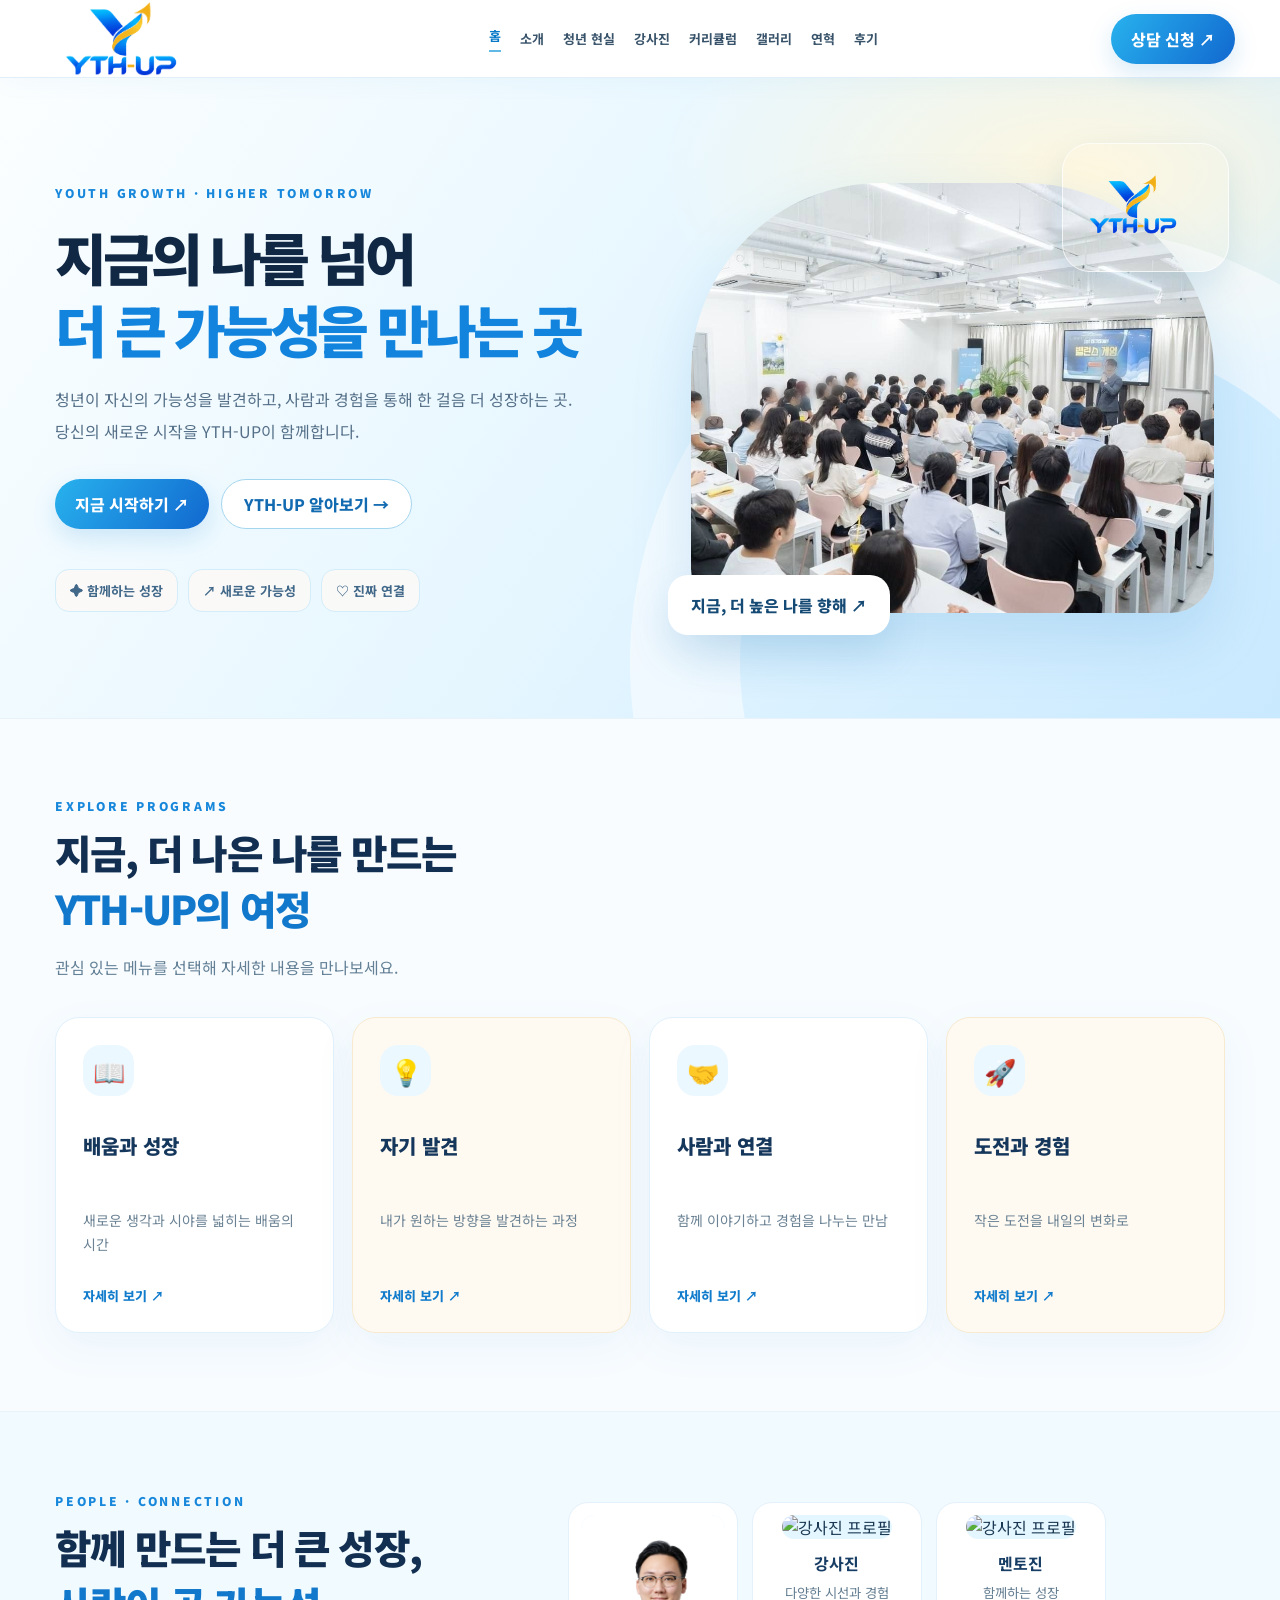
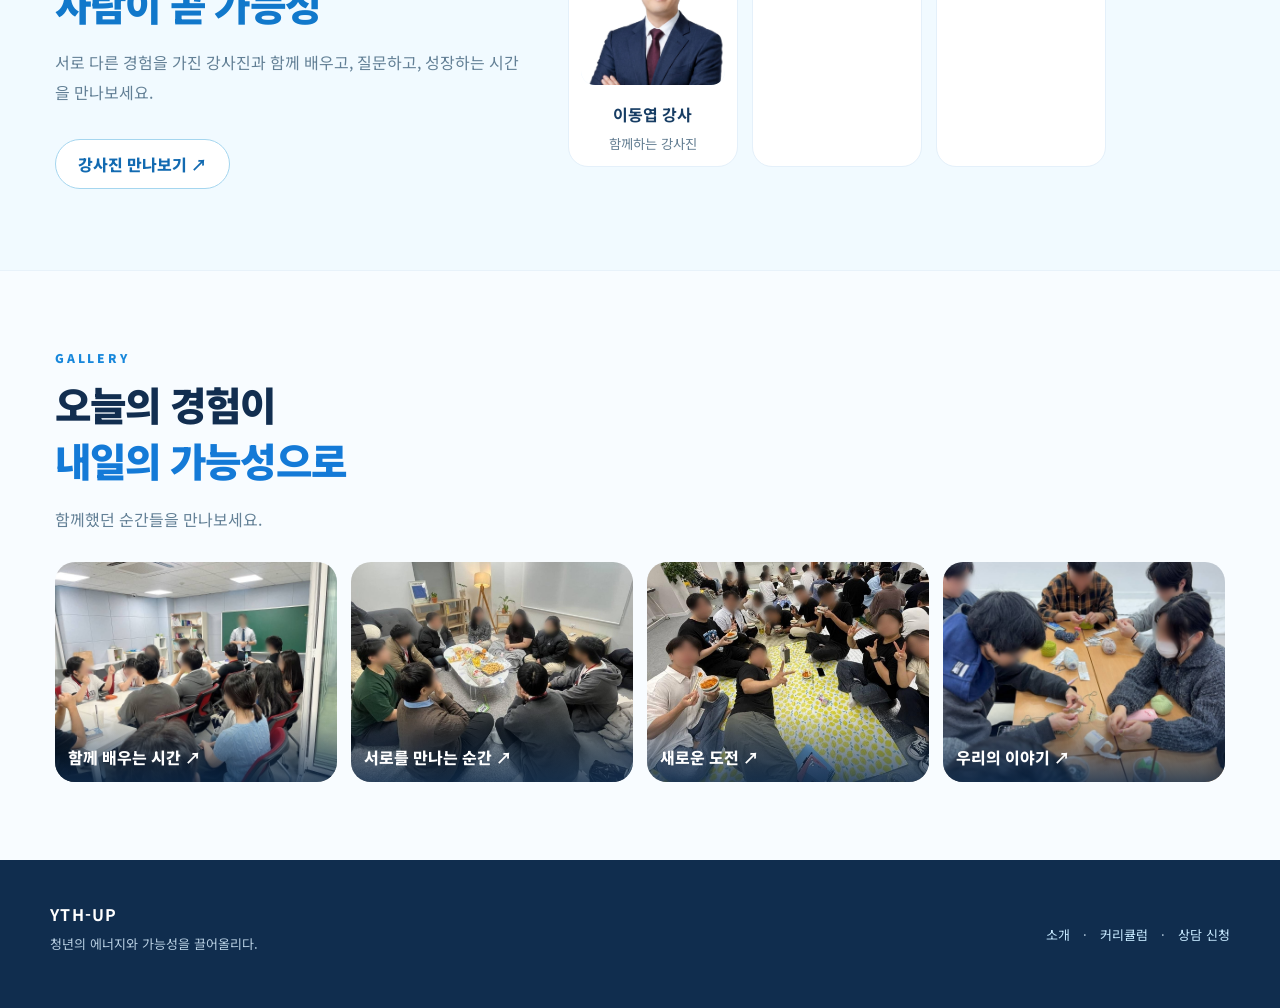
==== commit 00771f47: "Update index.html" ====
--- a/index.html
+++ b/index.html
@@ -54,4 +54,4 @@
 .y-logo-float img{object-fit:contain!important}
 @media(max-width:1100px){.y-logo{width:170px!important;min-width:150px!important}.y-logo img{width:170px!important;height:62px!important}}
 @media(max-width:580px){.y-logo{width:150px!important;min-width:140px!important}.y-logo img{width:150px!important;height:58px!important}}
-</style></head><body><nav class="y-nav"><div class="y-nav-inner"><a class="y-logo" href="index.html" aria-label="YTH-UP 홈"><img src="ythup-logo-full.png?v=all2" alt="YTH-UP 로고"></a><div class="y-links"><a href="index.html" aria-current="page">홈</a><a href="about.html">소개</a><a href="news.html">청년 현실</a><a href="instructors.html">강사진</a><a href="curriculum.html">커리큘럼</a><a href="gallery.html">갤러리</a><a href="history.html">연혁</a><a href="reviews.html">후기</a></div><a class="y-cta" href="contact.html">상담 신청 ↗</a><button type="button" class="y-menu-button" aria-label="메뉴 열기" aria-expanded="false" onclick="document.body.classList.toggle('y-open');this.setAttribute('aria-expanded',document.body.classList.contains('y-open'))">☰</button></div><div class="y-mobile"><a href="index.html" aria-current="page">홈</a><a href="about.html">소개</a><a href="news.html">청년 현실</a><a href="instructors.html">강사진</a><a href="curriculum.html">커리큘럼</a><a href="gallery.html">갤러리</a><a href="history.html">연혁</a><a href="reviews.html">후기</a><a href="contact.html">상담 신청</a></div></nav><main class="page-main"><section class="y-hero"><div class="y-wrap y-hero-grid"><div><div class="y-eyebrow">YOUTH GROWTH · HIGHER TOMORROW</div><h1 class="y-headline">지금의 우리가<br><em>더 큰 가능성이 되는 곳</em></h1><p class="y-intro">청년이 자신의 가능성을 발견하고, 사람과 경험을 통해 한 걸음 더 성장하는 곳.<br>당신의 새로운 시작을 YTH-UP이 함께합니다.</p><div class="y-buttons"><a class="y-primary" href="contact.html">지금 시작하기 ↗</a><a class="y-secondary" href="about.html">YTH-UP 알아보기 →</a></div><div class="y-pills"><span class="y-pill">✦ 함께하는 성장</span><span class="y-pill">↗ 새로운 가능성</span><span class="y-pill">♡ 진짜 연결</span></div></div><div class="y-visual"><img class="y-photo" src="p1.jpg" alt="YTH-UP 청년 활동 사진" onerror="this.onerror=null;this.src='p2.jpg'"><div class="y-logo-float"><img src="ythup-logo-full.png?v=all2" alt="YTH-UP"></div><div class="y-visual-note">지금, 더 높은 나를 향해 ↗</div></div></div></section><section class="y-section"><div class="y-wrap"><div class="y-eyebrow">EXPLORE PROGRAMS</div><h2 class="y-section-title">지금, 더 나은 나를 만드는<br><span style="color:#1178cb">YTH-UP의 여정</span></h2><p class="y-muted">관심 있는 메뉴를 선택해 자세한 내용을 만나보세요.</p><div class="y-grid"><article class="y-card"><div class="y-icon">📖</div><h3>배움과 성장</h3><p>새로운 생각과 시야를 넓히는 배움의 시간</p><a href="curriculum.html">자세히 보기 ↗</a></article><article class="y-card"><div class="y-icon">💡</div><h3>자기 발견</h3><p>내가 원하는 방향을 발견하는 과정</p><a href="about.html">자세히 보기 ↗</a></article><article class="y-card"><div class="y-icon">🤝</div><h3>사람과 연결</h3><p>함께 이야기하고 경험을 나누는 만남</p><a href="instructors.html">자세히 보기 ↗</a></article><article class="y-card"><div class="y-icon">🚀</div><h3>도전과 경험</h3><p>작은 도전을 내일의 변화로</p><a href="gallery.html">자세히 보기 ↗</a></article></div></div></section><section class="y-section"><div class="y-wrap y-split"><div><div class="y-eyebrow">PEOPLE · CONNECTION</div><h2 class="y-section-title">함께 만드는 더 큰 성장,<br><span style="color:#1178cb">사람이 곧 가능성</span></h2><p class="y-muted">서로 다른 경험을 가진 강사진과 함께 배우고, 질문하고, 성장하는 시간을 만나보세요.</p><div class="y-buttons"><a class="y-secondary" href="instructors.html">강사진 만나보기 ↗</a></div></div><div class="y-people"><div class="y-person"><img src="profile_lee.jpg" alt="이동엽 강사"><strong>이동엽 강사</strong><small>함께하는 강사진</small></div><div class="y-person"><img src="profile_choi.jpg" alt="강사진 프로필"><strong>강사진</strong><small>다양한 시선과 경험</small></div><div class="y-person"><img src="profile_oh.jpg" alt="강사진 프로필"><strong>멘토진</strong><small>함께하는 성장</small></div></div></div></section><section class="y-section"><div class="y-wrap"><div class="y-eyebrow">GALLERY</div><h2 class="y-section-title">오늘의 경험이<br><span style="color:#147ad7">내일의 가능성으로</span></h2><p class="y-muted">함께했던 순간들을 만나보세요.</p><div class="y-gallery"><a href="gallery.html"><img src="p2.jpg" alt="YTH-UP 활동 사진 2" loading="lazy"><span>함께 배우는 시간 ↗</span></a><a href="gallery.html"><img src="p3.jpg" alt="YTH-UP 활동 사진 3" loading="lazy"><span>서로를 만나는 순간 ↗</span></a><a href="gallery.html"><img src="p4.jpg" alt="YTH-UP 활동 사진 4" loading="lazy"><span>새로운 도전 ↗</span></a><a href="gallery.html"><img src="p5.jpg" alt="YTH-UP 활동 사진 5" loading="lazy"><span>우리의 이야기 ↗</span></a></div></div></section></main><footer class="y-footer"><div class="y-footer-inner"><div><strong>YTH-UP</strong><p style="margin-top:8px;font-size:13px">청년의 에너지와 가능성을 끌어올리다.</p></div><div style="font-size:13px"><a href="about.html">소개</a>　·　<a href="curriculum.html">커리큘럼</a>　·　<a href="contact.html">상담 신청</a></div></div></footer></body></html>+</style></head><body><nav class="y-nav"><div class="y-nav-inner"><a class="y-logo" href="index.html" aria-label="YTH-UP 홈"><img src="ythup-logo-full.png?v=all2" alt="YTH-UP 로고"></a><div class="y-links"><a href="index.html" aria-current="page">홈</a><a href="about.html">소개</a><a href="news.html">청년 현실</a><a href="instructors.html">강사진</a><a href="curriculum.html">커리큘럼</a><a href="gallery.html">갤러리</a><a href="history.html">연혁</a><a href="reviews.html">후기</a></div><a class="y-cta" href="contact.html">상담 신청 ↗</a><button type="button" class="y-menu-button" aria-label="메뉴 열기" aria-expanded="false" onclick="document.body.classList.toggle('y-open');this.setAttribute('aria-expanded',document.body.classList.contains('y-open'))">☰</button></div><div class="y-mobile"><a href="index.html" aria-current="page">홈</a><a href="about.html">소개</a><a href="news.html">청년 현실</a><a href="instructors.html">강사진</a><a href="curriculum.html">커리큘럼</a><a href="gallery.html">갤러리</a><a href="history.html">연혁</a><a href="reviews.html">후기</a><a href="contact.html">상담 신청</a></div></nav><main class="page-main"><section class="y-hero"><div class="y-wrap y-hero-grid"><div><div class="y-eyebrow">YOUTH GROWTH · HIGHER TOMORROW</div><h1 class="y-headline">지금의 나를 넘어<br><em>더 큰 가능성을 만나는 곳</em></h1><p class="y-intro">청년이 자신의 가능성을 발견하고, 사람과 경험을 통해 한 걸음 더 성장하는 곳.<br>당신의 새로운 시작을 YTH-UP이 함께합니다.</p><div class="y-buttons"><a class="y-primary" href="contact.html">지금 시작하기 ↗</a><a class="y-secondary" href="about.html">YTH-UP 알아보기 →</a></div><div class="y-pills"><span class="y-pill">✦ 함께하는 성장</span><span class="y-pill">↗ 새로운 가능성</span><span class="y-pill">♡ 진짜 연결</span></div></div><div class="y-visual"><img class="y-photo" src="p1.jpg" alt="YTH-UP 청년 활동 사진" onerror="this.onerror=null;this.src='p2.jpg'"><div class="y-logo-float"><img src="ythup-logo-full.png?v=all2" alt="YTH-UP"></div><div class="y-visual-note">지금, 더 높은 나를 향해 ↗</div></div></div></section><section class="y-section"><div class="y-wrap"><div class="y-eyebrow">EXPLORE PROGRAMS</div><h2 class="y-section-title">지금, 더 나은 나를 만드는<br><span style="color:#1178cb">YTH-UP의 여정</span></h2><p class="y-muted">관심 있는 메뉴를 선택해 자세한 내용을 만나보세요.</p><div class="y-grid"><article class="y-card"><div class="y-icon">📖</div><h3>배움과 성장</h3><p>새로운 생각과 시야를 넓히는 배움의 시간</p><a href="curriculum.html">자세히 보기 ↗</a></article><article class="y-card"><div class="y-icon">💡</div><h3>자기 발견</h3><p>내가 원하는 방향을 발견하는 과정</p><a href="about.html">자세히 보기 ↗</a></article><article class="y-card"><div class="y-icon">🤝</div><h3>사람과 연결</h3><p>함께 이야기하고 경험을 나누는 만남</p><a href="instructors.html">자세히 보기 ↗</a></article><article class="y-card"><div class="y-icon">🚀</div><h3>도전과 경험</h3><p>작은 도전을 내일의 변화로</p><a href="gallery.html">자세히 보기 ↗</a></article></div></div></section><section class="y-section"><div class="y-wrap y-split"><div><div class="y-eyebrow">PEOPLE · CONNECTION</div><h2 class="y-section-title">함께 만드는 더 큰 성장,<br><span style="color:#1178cb">사람이 곧 가능성</span></h2><p class="y-muted">서로 다른 경험을 가진 강사진과 함께 배우고, 질문하고, 성장하는 시간을 만나보세요.</p><div class="y-buttons"><a class="y-secondary" href="instructors.html">강사진 만나보기 ↗</a></div></div><div class="y-people"><div class="y-person"><img src="profile_lee.jpg" alt="이동엽 강사"><strong>이동엽 강사</strong><small>함께하는 강사진</small></div><div class="y-person"><img src="profile_choi.jpg" alt="강사진 프로필"><strong>강사진</strong><small>다양한 시선과 경험</small></div><div class="y-person"><img src="profile_oh.jpg" alt="강사진 프로필"><strong>멘토진</strong><small>함께하는 성장</small></div></div></div></section><section class="y-section"><div class="y-wrap"><div class="y-eyebrow">GALLERY</div><h2 class="y-section-title">오늘의 경험이<br><span style="color:#147ad7">내일의 가능성으로</span></h2><p class="y-muted">함께했던 순간들을 만나보세요.</p><div class="y-gallery"><a href="gallery.html"><img src="p2.jpg" alt="YTH-UP 활동 사진 2" loading="lazy"><span>함께 배우는 시간 ↗</span></a><a href="gallery.html"><img src="p3.jpg" alt="YTH-UP 활동 사진 3" loading="lazy"><span>서로를 만나는 순간 ↗</span></a><a href="gallery.html"><img src="p4.jpg" alt="YTH-UP 활동 사진 4" loading="lazy"><span>새로운 도전 ↗</span></a><a href="gallery.html"><img src="p5.jpg" alt="YTH-UP 활동 사진 5" loading="lazy"><span>우리의 이야기 ↗</span></a></div></div></section></main><footer class="y-footer"><div class="y-footer-inner"><div><strong>YTH-UP</strong><p style="margin-top:8px;font-size:13px">청년의 에너지와 가능성을 끌어올리다.</p></div><div style="font-size:13px"><a href="about.html">소개</a>　·　<a href="curriculum.html">커리큘럼</a>　·　<a href="contact.html">상담 신청</a></div></div></footer></body></html>
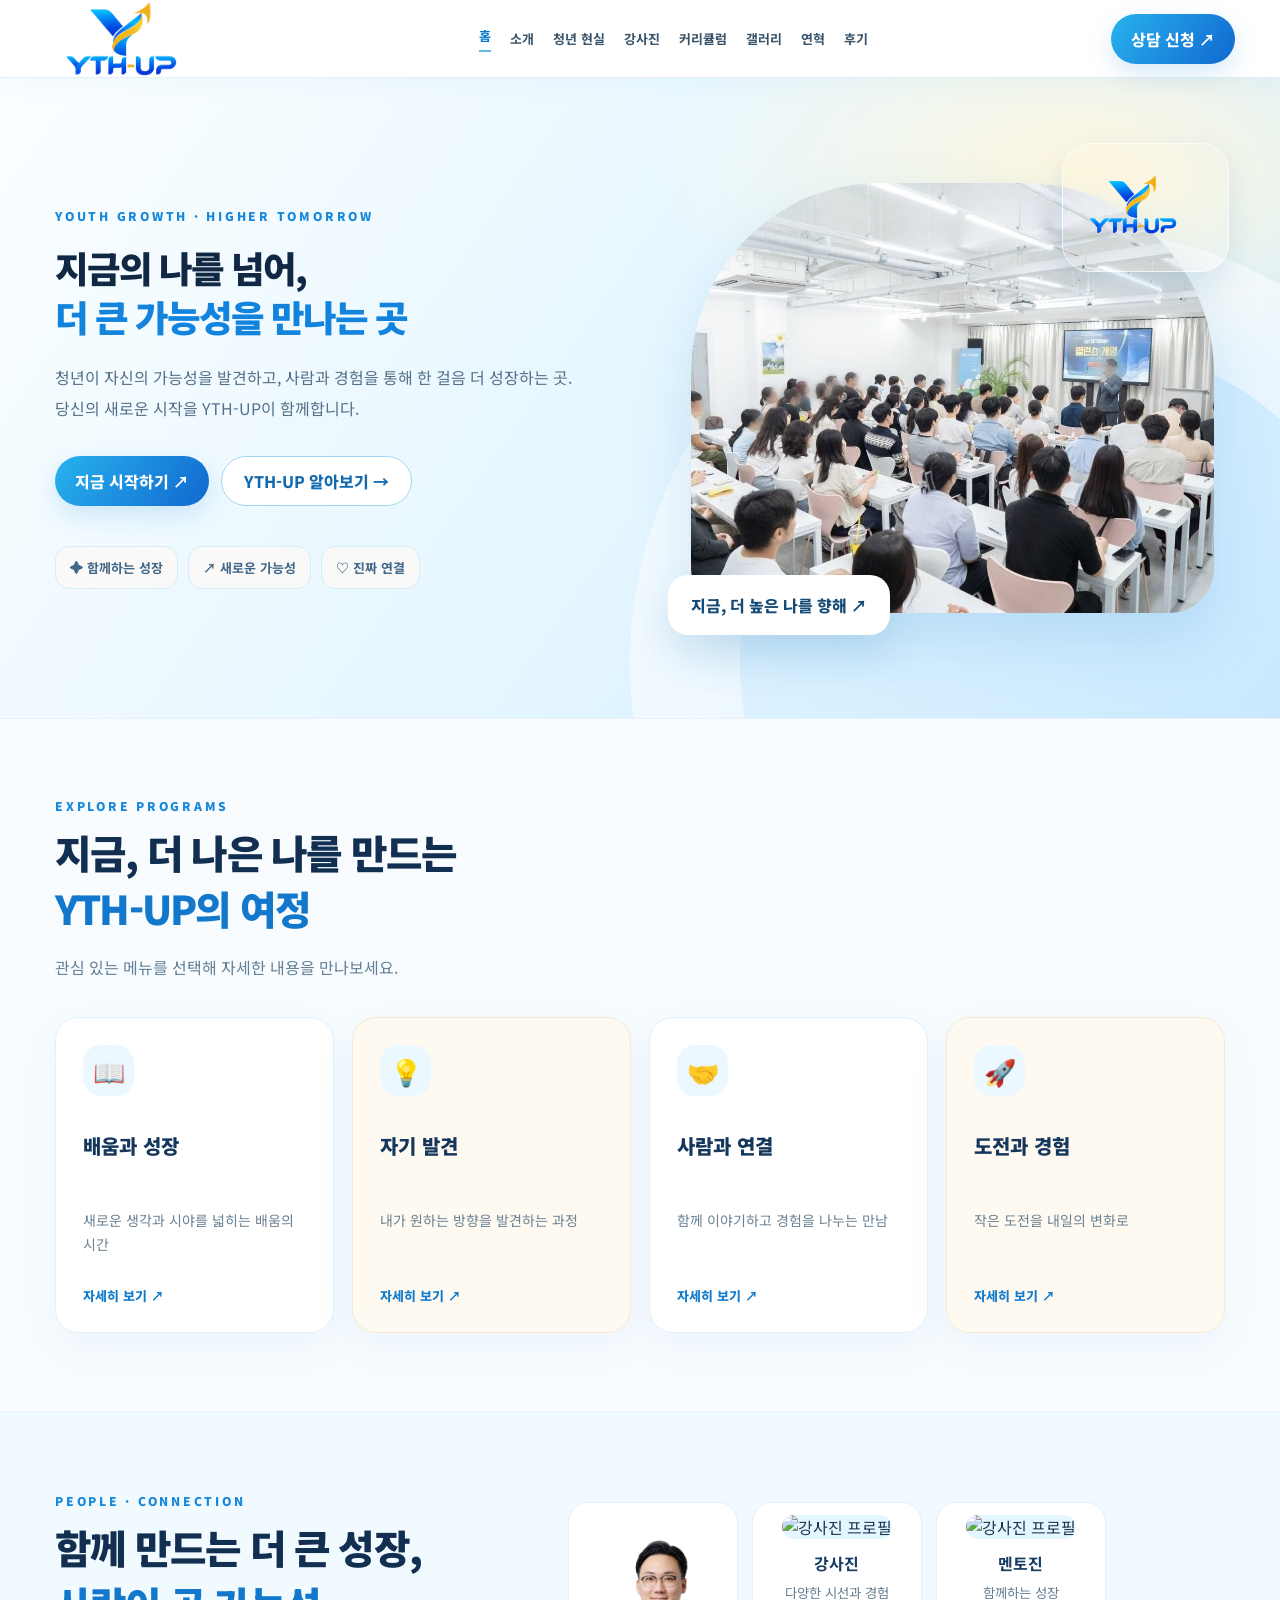
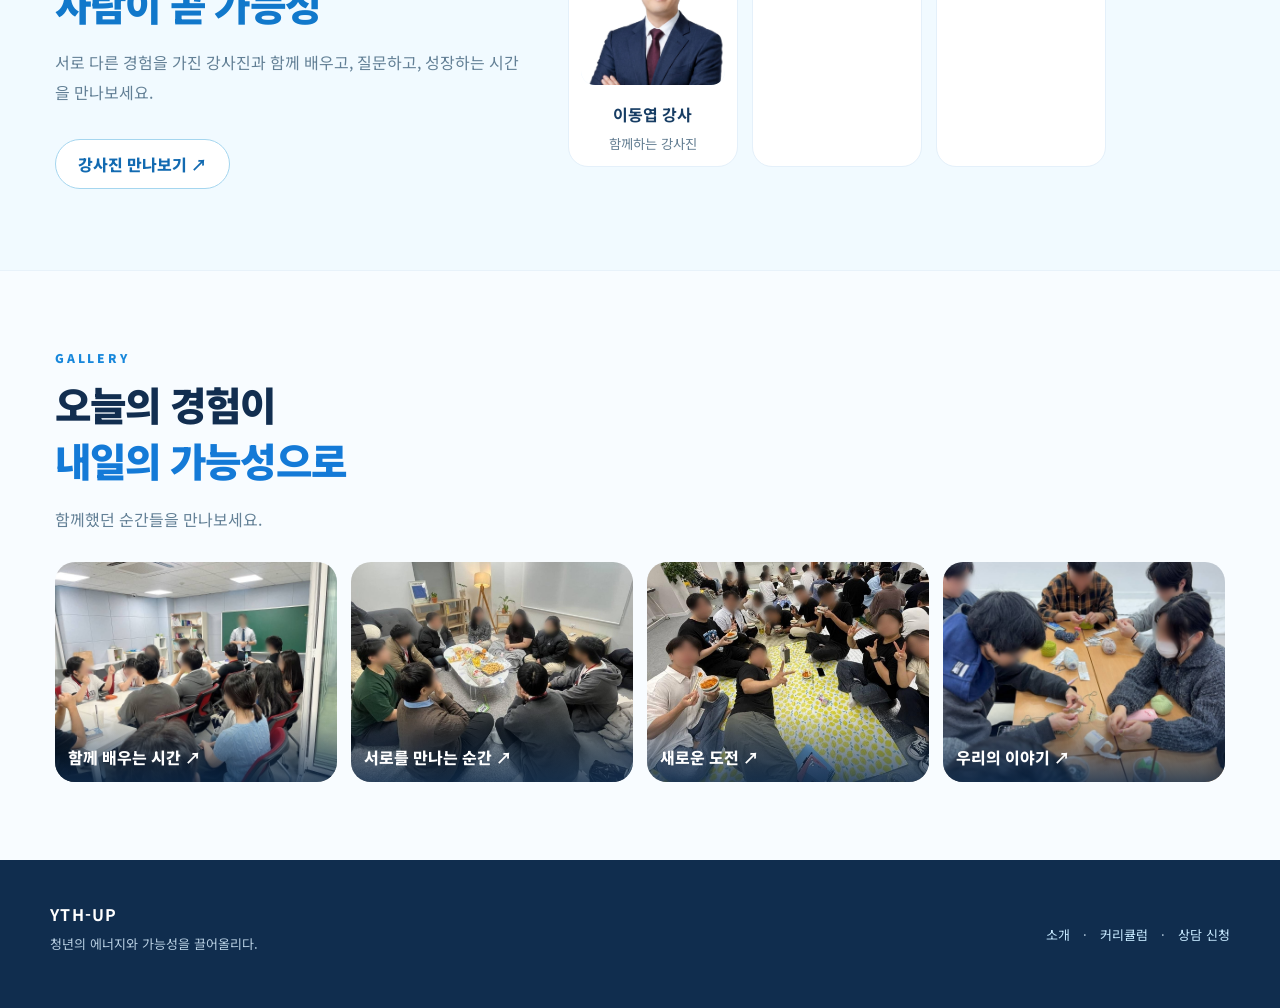
==== commit 6b909183: "Add files via upload" ====
--- a/index.html
+++ b/index.html
@@ -36,7 +36,7 @@
 .y-subpage .y-content-section .border-white\/10,.y-subpage .y-content-section .border-white\/20{border-color:#d9eefa!important}
 .y-subpage .y-content-section a.group>div,.y-subpage .y-content-section .rounded-xl,.y-subpage .y-content-section .rounded-2xl{border-radius:22px!important}
 .y-subpage .y-content-section a.group>div{box-shadow:0 12px 34px #1760a015;border:1px solid #dcedf9!important;background:#fff!important}
-.y-subpage .y-content-section img[src="ythup-logo-full.png?v=all2"]{object-fit:contain}
+.y-subpage .y-content-section img[src="ythup-brand-final-20261009.png"]{object-fit:contain}
 .y-subpage .y-content-section img{max-width:100%}
 .y-subpage .y-content-section [class*="bg-\["],.y-subpage .y-content-section .bg-brand-green{background-color:#eaf7ff!important}
 .y-subpage .y-content-section .bg-white{background:#fff!important}
@@ -54,4 +54,16 @@
 .y-logo-float img{object-fit:contain!important}
 @media(max-width:1100px){.y-logo{width:170px!important;min-width:150px!important}.y-logo img{width:170px!important;height:62px!important}}
 @media(max-width:580px){.y-logo{width:150px!important;min-width:140px!important}.y-logo img{width:150px!important;height:58px!important}}
-</style></head><body><nav class="y-nav"><div class="y-nav-inner"><a class="y-logo" href="index.html" aria-label="YTH-UP 홈"><img src="ythup-logo-full.png?v=all2" alt="YTH-UP 로고"></a><div class="y-links"><a href="index.html" aria-current="page">홈</a><a href="about.html">소개</a><a href="news.html">청년 현실</a><a href="instructors.html">강사진</a><a href="curriculum.html">커리큘럼</a><a href="gallery.html">갤러리</a><a href="history.html">연혁</a><a href="reviews.html">후기</a></div><a class="y-cta" href="contact.html">상담 신청 ↗</a><button type="button" class="y-menu-button" aria-label="메뉴 열기" aria-expanded="false" onclick="document.body.classList.toggle('y-open');this.setAttribute('aria-expanded',document.body.classList.contains('y-open'))">☰</button></div><div class="y-mobile"><a href="index.html" aria-current="page">홈</a><a href="about.html">소개</a><a href="news.html">청년 현실</a><a href="instructors.html">강사진</a><a href="curriculum.html">커리큘럼</a><a href="gallery.html">갤러리</a><a href="history.html">연혁</a><a href="reviews.html">후기</a><a href="contact.html">상담 신청</a></div></nav><main class="page-main"><section class="y-hero"><div class="y-wrap y-hero-grid"><div><div class="y-eyebrow">YOUTH GROWTH · HIGHER TOMORROW</div><h1 class="y-headline">지금의 나를 넘어<br><em>더 큰 가능성을 만나는 곳</em></h1><p class="y-intro">청년이 자신의 가능성을 발견하고, 사람과 경험을 통해 한 걸음 더 성장하는 곳.<br>당신의 새로운 시작을 YTH-UP이 함께합니다.</p><div class="y-buttons"><a class="y-primary" href="contact.html">지금 시작하기 ↗</a><a class="y-secondary" href="about.html">YTH-UP 알아보기 →</a></div><div class="y-pills"><span class="y-pill">✦ 함께하는 성장</span><span class="y-pill">↗ 새로운 가능성</span><span class="y-pill">♡ 진짜 연결</span></div></div><div class="y-visual"><img class="y-photo" src="p1.jpg" alt="YTH-UP 청년 활동 사진" onerror="this.onerror=null;this.src='p2.jpg'"><div class="y-logo-float"><img src="ythup-logo-full.png?v=all2" alt="YTH-UP"></div><div class="y-visual-note">지금, 더 높은 나를 향해 ↗</div></div></div></section><section class="y-section"><div class="y-wrap"><div class="y-eyebrow">EXPLORE PROGRAMS</div><h2 class="y-section-title">지금, 더 나은 나를 만드는<br><span style="color:#1178cb">YTH-UP의 여정</span></h2><p class="y-muted">관심 있는 메뉴를 선택해 자세한 내용을 만나보세요.</p><div class="y-grid"><article class="y-card"><div class="y-icon">📖</div><h3>배움과 성장</h3><p>새로운 생각과 시야를 넓히는 배움의 시간</p><a href="curriculum.html">자세히 보기 ↗</a></article><article class="y-card"><div class="y-icon">💡</div><h3>자기 발견</h3><p>내가 원하는 방향을 발견하는 과정</p><a href="about.html">자세히 보기 ↗</a></article><article class="y-card"><div class="y-icon">🤝</div><h3>사람과 연결</h3><p>함께 이야기하고 경험을 나누는 만남</p><a href="instructors.html">자세히 보기 ↗</a></article><article class="y-card"><div class="y-icon">🚀</div><h3>도전과 경험</h3><p>작은 도전을 내일의 변화로</p><a href="gallery.html">자세히 보기 ↗</a></article></div></div></section><section class="y-section"><div class="y-wrap y-split"><div><div class="y-eyebrow">PEOPLE · CONNECTION</div><h2 class="y-section-title">함께 만드는 더 큰 성장,<br><span style="color:#1178cb">사람이 곧 가능성</span></h2><p class="y-muted">서로 다른 경험을 가진 강사진과 함께 배우고, 질문하고, 성장하는 시간을 만나보세요.</p><div class="y-buttons"><a class="y-secondary" href="instructors.html">강사진 만나보기 ↗</a></div></div><div class="y-people"><div class="y-person"><img src="profile_lee.jpg" alt="이동엽 강사"><strong>이동엽 강사</strong><small>함께하는 강사진</small></div><div class="y-person"><img src="profile_choi.jpg" alt="강사진 프로필"><strong>강사진</strong><small>다양한 시선과 경험</small></div><div class="y-person"><img src="profile_oh.jpg" alt="강사진 프로필"><strong>멘토진</strong><small>함께하는 성장</small></div></div></div></section><section class="y-section"><div class="y-wrap"><div class="y-eyebrow">GALLERY</div><h2 class="y-section-title">오늘의 경험이<br><span style="color:#147ad7">내일의 가능성으로</span></h2><p class="y-muted">함께했던 순간들을 만나보세요.</p><div class="y-gallery"><a href="gallery.html"><img src="p2.jpg" alt="YTH-UP 활동 사진 2" loading="lazy"><span>함께 배우는 시간 ↗</span></a><a href="gallery.html"><img src="p3.jpg" alt="YTH-UP 활동 사진 3" loading="lazy"><span>서로를 만나는 순간 ↗</span></a><a href="gallery.html"><img src="p4.jpg" alt="YTH-UP 활동 사진 4" loading="lazy"><span>새로운 도전 ↗</span></a><a href="gallery.html"><img src="p5.jpg" alt="YTH-UP 활동 사진 5" loading="lazy"><span>우리의 이야기 ↗</span></a></div></div></section></main><footer class="y-footer"><div class="y-footer-inner"><div><strong>YTH-UP</strong><p style="margin-top:8px;font-size:13px">청년의 에너지와 가능성을 끌어올리다.</p></div><div style="font-size:13px"><a href="about.html">소개</a>　·　<a href="curriculum.html">커리큘럼</a>　·　<a href="contact.html">상담 신청</a></div></div></footer></body></html>
+</style><style id="ythup-unified-logo-20261009">
+.y-logo{width:190px!important;min-width:150px!important;flex-shrink:0!important}
+.y-logo img{display:block!important;width:190px!important;height:74px!important;object-fit:contain!important;object-position:left center!important}
+@media(max-width:1100px){.y-logo{width:155px!important;min-width:140px!important}.y-logo img{width:155px!important;height:62px!important}}
+@media(max-width:580px){.y-logo{width:140px!important;min-width:125px!important}.y-logo img{width:140px!important;height:58px!important}}
+
+/* 메인 슬로건: 데스크톱에서는 두 번째 문장 한 줄 유지 */
+.y-hero .y-headline{font-size:clamp(29px,2.85vw,39px);line-height:1.34;letter-spacing:-.055em;word-break:keep-all;}
+@media(min-width:901px){.y-hero .y-headline em{white-space:nowrap;}}
+@media(max-width:900px){.y-hero .y-headline{font-size:clamp(31px,5.4vw,47px);}.y-hero .y-headline em{white-space:normal;}}
+@media(max-width:580px){.y-hero .y-headline{font-size:clamp(28px,7.3vw,36px);line-height:1.35;}}
+</style>
+</head><body><nav class="y-nav"><div class="y-nav-inner"><a class="y-logo" href="index.html" aria-label="YTH-UP 홈"><img src="ythup-brand-final-20261009.png" alt="YTH-UP 로고"></a><div class="y-links"><a href="index.html" aria-current="page">홈</a><a href="about.html">소개</a><a href="news.html">청년 현실</a><a href="instructors.html">강사진</a><a href="curriculum.html">커리큘럼</a><a href="gallery.html">갤러리</a><a href="history.html">연혁</a><a href="reviews.html">후기</a></div><a class="y-cta" href="contact.html">상담 신청 ↗</a><button type="button" class="y-menu-button" aria-label="메뉴 열기" aria-expanded="false" onclick="document.body.classList.toggle('y-open');this.setAttribute('aria-expanded',document.body.classList.contains('y-open'))">☰</button></div><div class="y-mobile"><a href="index.html" aria-current="page">홈</a><a href="about.html">소개</a><a href="news.html">청년 현실</a><a href="instructors.html">강사진</a><a href="curriculum.html">커리큘럼</a><a href="gallery.html">갤러리</a><a href="history.html">연혁</a><a href="reviews.html">후기</a><a href="contact.html">상담 신청</a></div></nav><main class="page-main"><section class="y-hero"><div class="y-wrap y-hero-grid"><div><div class="y-eyebrow">YOUTH GROWTH · HIGHER TOMORROW</div><h1 class="y-headline">지금의 나를 넘어,<br><em>더 큰 가능성을 만나는 곳</em></h1><p class="y-intro">청년이 자신의 가능성을 발견하고, 사람과 경험을 통해 한 걸음 더 성장하는 곳.<br>당신의 새로운 시작을 YTH-UP이 함께합니다.</p><div class="y-buttons"><a class="y-primary" href="contact.html">지금 시작하기 ↗</a><a class="y-secondary" href="about.html">YTH-UP 알아보기 →</a></div><div class="y-pills"><span class="y-pill">✦ 함께하는 성장</span><span class="y-pill">↗ 새로운 가능성</span><span class="y-pill">♡ 진짜 연결</span></div></div><div class="y-visual"><img class="y-photo" src="p1.jpg" alt="YTH-UP 청년 활동 사진" onerror="this.onerror=null;this.src='p2.jpg'"><div class="y-logo-float"><img src="ythup-brand-final-20261009.png" alt="YTH-UP"></div><div class="y-visual-note">지금, 더 높은 나를 향해 ↗</div></div></div></section><section class="y-section"><div class="y-wrap"><div class="y-eyebrow">EXPLORE PROGRAMS</div><h2 class="y-section-title">지금, 더 나은 나를 만드는<br><span style="color:#1178cb">YTH-UP의 여정</span></h2><p class="y-muted">관심 있는 메뉴를 선택해 자세한 내용을 만나보세요.</p><div class="y-grid"><article class="y-card"><div class="y-icon">📖</div><h3>배움과 성장</h3><p>새로운 생각과 시야를 넓히는 배움의 시간</p><a href="curriculum.html">자세히 보기 ↗</a></article><article class="y-card"><div class="y-icon">💡</div><h3>자기 발견</h3><p>내가 원하는 방향을 발견하는 과정</p><a href="about.html">자세히 보기 ↗</a></article><article class="y-card"><div class="y-icon">🤝</div><h3>사람과 연결</h3><p>함께 이야기하고 경험을 나누는 만남</p><a href="instructors.html">자세히 보기 ↗</a></article><article class="y-card"><div class="y-icon">🚀</div><h3>도전과 경험</h3><p>작은 도전을 내일의 변화로</p><a href="gallery.html">자세히 보기 ↗</a></article></div></div></section><section class="y-section"><div class="y-wrap y-split"><div><div class="y-eyebrow">PEOPLE · CONNECTION</div><h2 class="y-section-title">함께 만드는 더 큰 성장,<br><span style="color:#1178cb">사람이 곧 가능성</span></h2><p class="y-muted">서로 다른 경험을 가진 강사진과 함께 배우고, 질문하고, 성장하는 시간을 만나보세요.</p><div class="y-buttons"><a class="y-secondary" href="instructors.html">강사진 만나보기 ↗</a></div></div><div class="y-people"><div class="y-person"><img src="profile_lee.jpg" alt="이동엽 강사"><strong>이동엽 강사</strong><small>함께하는 강사진</small></div><div class="y-person"><img src="profile_choi.jpg" alt="강사진 프로필"><strong>강사진</strong><small>다양한 시선과 경험</small></div><div class="y-person"><img src="profile_oh.jpg" alt="강사진 프로필"><strong>멘토진</strong><small>함께하는 성장</small></div></div></div></section><section class="y-section"><div class="y-wrap"><div class="y-eyebrow">GALLERY</div><h2 class="y-section-title">오늘의 경험이<br><span style="color:#147ad7">내일의 가능성으로</span></h2><p class="y-muted">함께했던 순간들을 만나보세요.</p><div class="y-gallery"><a href="gallery.html"><img src="p2.jpg" alt="YTH-UP 활동 사진 2" loading="lazy"><span>함께 배우는 시간 ↗</span></a><a href="gallery.html"><img src="p3.jpg" alt="YTH-UP 활동 사진 3" loading="lazy"><span>서로를 만나는 순간 ↗</span></a><a href="gallery.html"><img src="p4.jpg" alt="YTH-UP 활동 사진 4" loading="lazy"><span>새로운 도전 ↗</span></a><a href="gallery.html"><img src="p5.jpg" alt="YTH-UP 활동 사진 5" loading="lazy"><span>우리의 이야기 ↗</span></a></div></div></section></main><footer class="y-footer"><div class="y-footer-inner"><div><strong>YTH-UP</strong><p style="margin-top:8px;font-size:13px">청년의 에너지와 가능성을 끌어올리다.</p></div><div style="font-size:13px"><a href="about.html">소개</a>　·　<a href="curriculum.html">커리큘럼</a>　·　<a href="contact.html">상담 신청</a></div></div></footer></body></html>
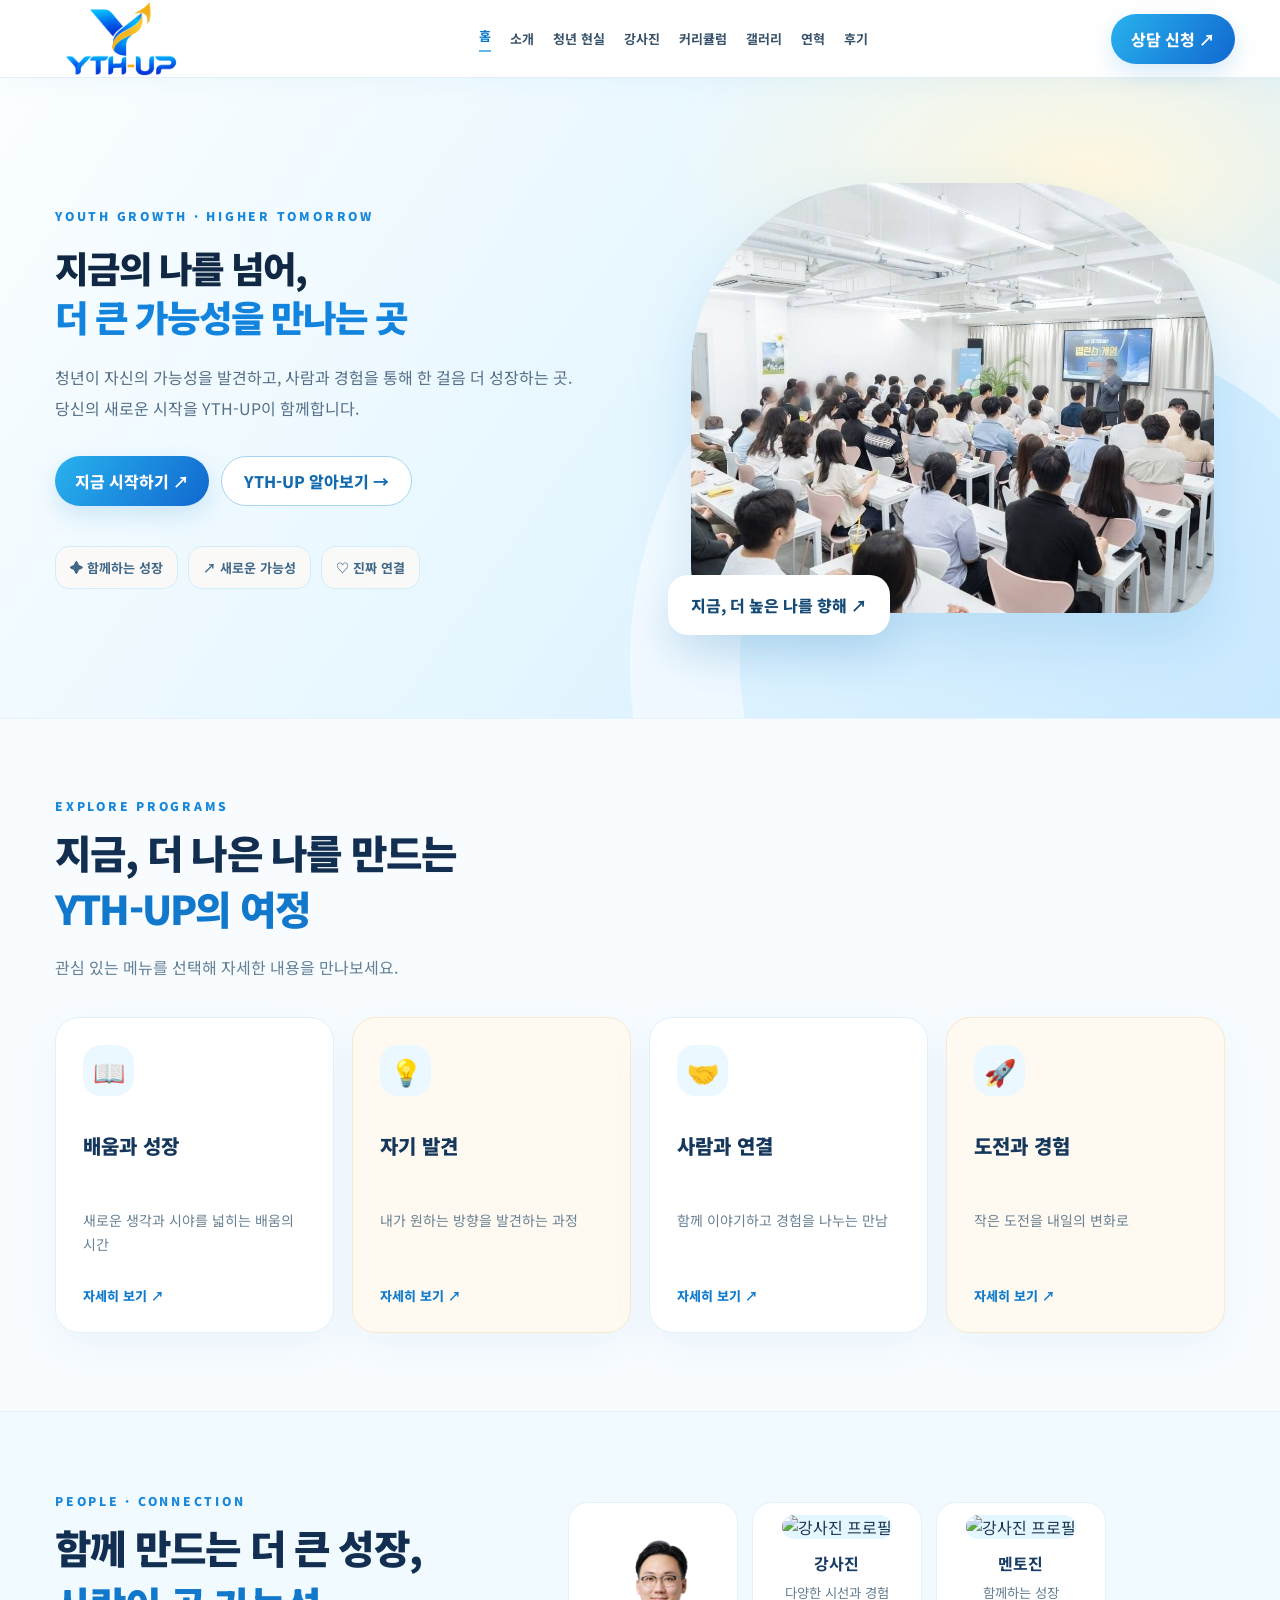
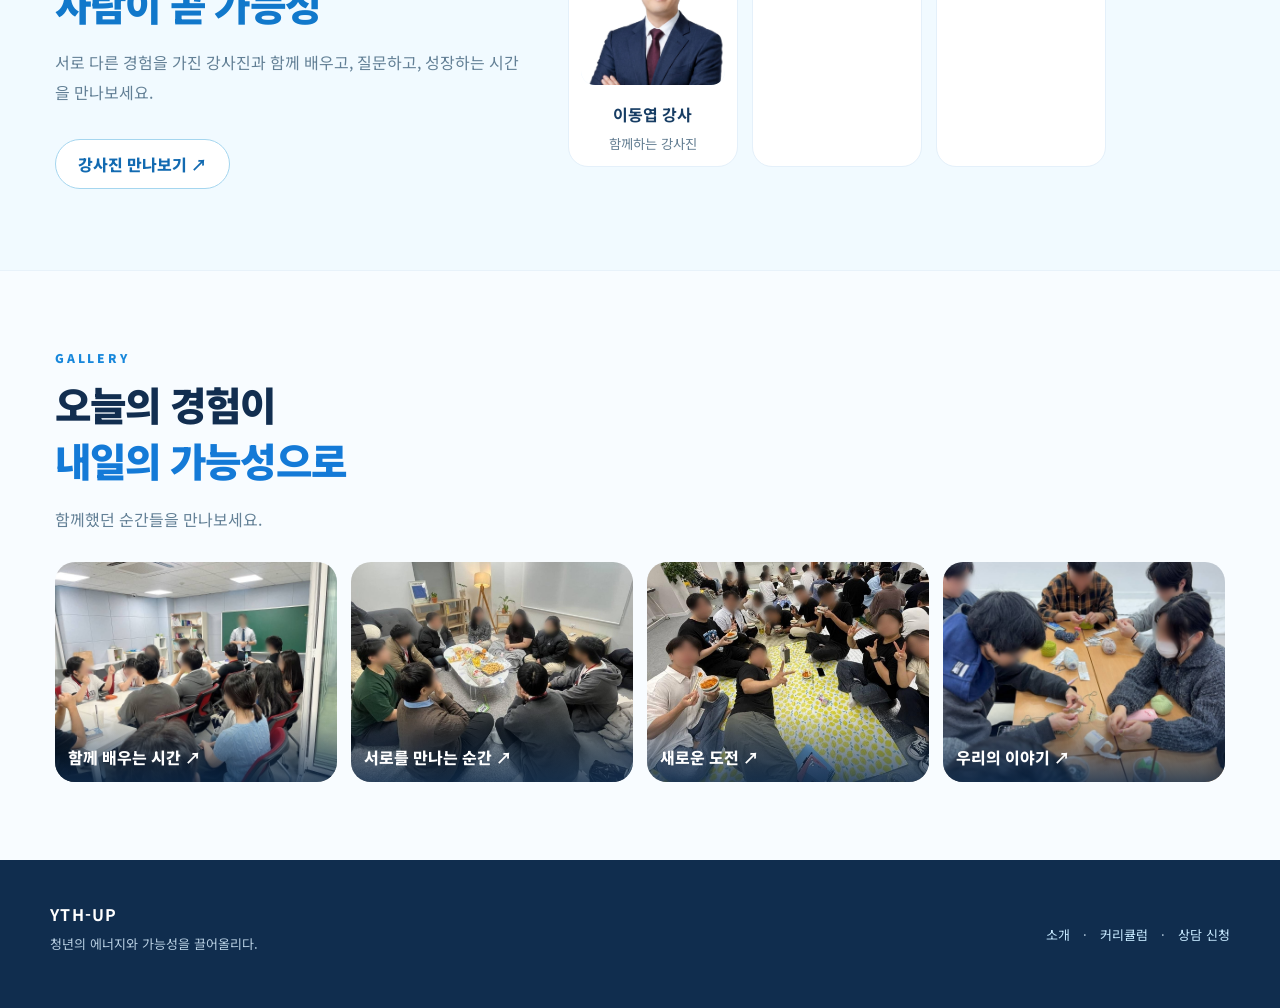
==== commit 60e87016: "Update index.html" ====
--- a/index.html
+++ b/index.html
@@ -66,4 +66,4 @@
 @media(max-width:900px){.y-hero .y-headline{font-size:clamp(31px,5.4vw,47px);}.y-hero .y-headline em{white-space:normal;}}
 @media(max-width:580px){.y-hero .y-headline{font-size:clamp(28px,7.3vw,36px);line-height:1.35;}}
 </style>
-</head><body><nav class="y-nav"><div class="y-nav-inner"><a class="y-logo" href="index.html" aria-label="YTH-UP 홈"><img src="ythup-brand-final-20261009.png" alt="YTH-UP 로고"></a><div class="y-links"><a href="index.html" aria-current="page">홈</a><a href="about.html">소개</a><a href="news.html">청년 현실</a><a href="instructors.html">강사진</a><a href="curriculum.html">커리큘럼</a><a href="gallery.html">갤러리</a><a href="history.html">연혁</a><a href="reviews.html">후기</a></div><a class="y-cta" href="contact.html">상담 신청 ↗</a><button type="button" class="y-menu-button" aria-label="메뉴 열기" aria-expanded="false" onclick="document.body.classList.toggle('y-open');this.setAttribute('aria-expanded',document.body.classList.contains('y-open'))">☰</button></div><div class="y-mobile"><a href="index.html" aria-current="page">홈</a><a href="about.html">소개</a><a href="news.html">청년 현실</a><a href="instructors.html">강사진</a><a href="curriculum.html">커리큘럼</a><a href="gallery.html">갤러리</a><a href="history.html">연혁</a><a href="reviews.html">후기</a><a href="contact.html">상담 신청</a></div></nav><main class="page-main"><section class="y-hero"><div class="y-wrap y-hero-grid"><div><div class="y-eyebrow">YOUTH GROWTH · HIGHER TOMORROW</div><h1 class="y-headline">지금의 나를 넘어,<br><em>더 큰 가능성을 만나는 곳</em></h1><p class="y-intro">청년이 자신의 가능성을 발견하고, 사람과 경험을 통해 한 걸음 더 성장하는 곳.<br>당신의 새로운 시작을 YTH-UP이 함께합니다.</p><div class="y-buttons"><a class="y-primary" href="contact.html">지금 시작하기 ↗</a><a class="y-secondary" href="about.html">YTH-UP 알아보기 →</a></div><div class="y-pills"><span class="y-pill">✦ 함께하는 성장</span><span class="y-pill">↗ 새로운 가능성</span><span class="y-pill">♡ 진짜 연결</span></div></div><div class="y-visual"><img class="y-photo" src="p1.jpg" alt="YTH-UP 청년 활동 사진" onerror="this.onerror=null;this.src='p2.jpg'"><div class="y-logo-float"><img src="ythup-brand-final-20261009.png" alt="YTH-UP"></div><div class="y-visual-note">지금, 더 높은 나를 향해 ↗</div></div></div></section><section class="y-section"><div class="y-wrap"><div class="y-eyebrow">EXPLORE PROGRAMS</div><h2 class="y-section-title">지금, 더 나은 나를 만드는<br><span style="color:#1178cb">YTH-UP의 여정</span></h2><p class="y-muted">관심 있는 메뉴를 선택해 자세한 내용을 만나보세요.</p><div class="y-grid"><article class="y-card"><div class="y-icon">📖</div><h3>배움과 성장</h3><p>새로운 생각과 시야를 넓히는 배움의 시간</p><a href="curriculum.html">자세히 보기 ↗</a></article><article class="y-card"><div class="y-icon">💡</div><h3>자기 발견</h3><p>내가 원하는 방향을 발견하는 과정</p><a href="about.html">자세히 보기 ↗</a></article><article class="y-card"><div class="y-icon">🤝</div><h3>사람과 연결</h3><p>함께 이야기하고 경험을 나누는 만남</p><a href="instructors.html">자세히 보기 ↗</a></article><article class="y-card"><div class="y-icon">🚀</div><h3>도전과 경험</h3><p>작은 도전을 내일의 변화로</p><a href="gallery.html">자세히 보기 ↗</a></article></div></div></section><section class="y-section"><div class="y-wrap y-split"><div><div class="y-eyebrow">PEOPLE · CONNECTION</div><h2 class="y-section-title">함께 만드는 더 큰 성장,<br><span style="color:#1178cb">사람이 곧 가능성</span></h2><p class="y-muted">서로 다른 경험을 가진 강사진과 함께 배우고, 질문하고, 성장하는 시간을 만나보세요.</p><div class="y-buttons"><a class="y-secondary" href="instructors.html">강사진 만나보기 ↗</a></div></div><div class="y-people"><div class="y-person"><img src="profile_lee.jpg" alt="이동엽 강사"><strong>이동엽 강사</strong><small>함께하는 강사진</small></div><div class="y-person"><img src="profile_choi.jpg" alt="강사진 프로필"><strong>강사진</strong><small>다양한 시선과 경험</small></div><div class="y-person"><img src="profile_oh.jpg" alt="강사진 프로필"><strong>멘토진</strong><small>함께하는 성장</small></div></div></div></section><section class="y-section"><div class="y-wrap"><div class="y-eyebrow">GALLERY</div><h2 class="y-section-title">오늘의 경험이<br><span style="color:#147ad7">내일의 가능성으로</span></h2><p class="y-muted">함께했던 순간들을 만나보세요.</p><div class="y-gallery"><a href="gallery.html"><img src="p2.jpg" alt="YTH-UP 활동 사진 2" loading="lazy"><span>함께 배우는 시간 ↗</span></a><a href="gallery.html"><img src="p3.jpg" alt="YTH-UP 활동 사진 3" loading="lazy"><span>서로를 만나는 순간 ↗</span></a><a href="gallery.html"><img src="p4.jpg" alt="YTH-UP 활동 사진 4" loading="lazy"><span>새로운 도전 ↗</span></a><a href="gallery.html"><img src="p5.jpg" alt="YTH-UP 활동 사진 5" loading="lazy"><span>우리의 이야기 ↗</span></a></div></div></section></main><footer class="y-footer"><div class="y-footer-inner"><div><strong>YTH-UP</strong><p style="margin-top:8px;font-size:13px">청년의 에너지와 가능성을 끌어올리다.</p></div><div style="font-size:13px"><a href="about.html">소개</a>　·　<a href="curriculum.html">커리큘럼</a>　·　<a href="contact.html">상담 신청</a></div></div></footer></body></html>+</head><body><nav class="y-nav"><div class="y-nav-inner"><a class="y-logo" href="index.html" aria-label="YTH-UP 홈"><img src="ythup-brand-final-20261009.png" alt="YTH-UP 로고"></a><div class="y-links"><a href="index.html" aria-current="page">홈</a><a href="about.html">소개</a><a href="news.html">청년 현실</a><a href="instructors.html">강사진</a><a href="curriculum.html">커리큘럼</a><a href="gallery.html">갤러리</a><a href="history.html">연혁</a><a href="reviews.html">후기</a></div><a class="y-cta" href="contact.html">상담 신청 ↗</a><button type="button" class="y-menu-button" aria-label="메뉴 열기" aria-expanded="false" onclick="document.body.classList.toggle('y-open');this.setAttribute('aria-expanded',document.body.classList.contains('y-open'))">☰</button></div><div class="y-mobile"><a href="index.html" aria-current="page">홈</a><a href="about.html">소개</a><a href="news.html">청년 현실</a><a href="instructors.html">강사진</a><a href="curriculum.html">커리큘럼</a><a href="gallery.html">갤러리</a><a href="history.html">연혁</a><a href="reviews.html">후기</a><a href="contact.html">상담 신청</a></div></nav><main class="page-main"><section class="y-hero"><div class="y-wrap y-hero-grid"><div><div class="y-eyebrow">YOUTH GROWTH · HIGHER TOMORROW</div><h1 class="y-headline">지금의 나를 넘어,<br><em>더 큰 가능성을 만나는 곳</em></h1><p class="y-intro">청년이 자신의 가능성을 발견하고, 사람과 경험을 통해 한 걸음 더 성장하는 곳.<br>당신의 새로운 시작을 YTH-UP이 함께합니다.</p><div class="y-buttons"><a class="y-primary" href="contact.html">지금 시작하기 ↗</a><a class="y-secondary" href="about.html">YTH-UP 알아보기 →</a></div><div class="y-pills"><span class="y-pill">✦ 함께하는 성장</span><span class="y-pill">↗ 새로운 가능성</span><span class="y-pill">♡ 진짜 연결</span></div></div><div class="y-visual"><img class="y-photo" src="p1.jpg" alt="YTH-UP 청년 활동 사진" onerror="this.onerror=null;this.src='p2.jpg'"><div class="y-visual-note">지금, 더 높은 나를 향해 ↗</div></div></div></section><section class="y-section"><div class="y-wrap"><div class="y-eyebrow">EXPLORE PROGRAMS</div><h2 class="y-section-title">지금, 더 나은 나를 만드는<br><span style="color:#1178cb">YTH-UP의 여정</span></h2><p class="y-muted">관심 있는 메뉴를 선택해 자세한 내용을 만나보세요.</p><div class="y-grid"><article class="y-card"><div class="y-icon">📖</div><h3>배움과 성장</h3><p>새로운 생각과 시야를 넓히는 배움의 시간</p><a href="curriculum.html">자세히 보기 ↗</a></article><article class="y-card"><div class="y-icon">💡</div><h3>자기 발견</h3><p>내가 원하는 방향을 발견하는 과정</p><a href="about.html">자세히 보기 ↗</a></article><article class="y-card"><div class="y-icon">🤝</div><h3>사람과 연결</h3><p>함께 이야기하고 경험을 나누는 만남</p><a href="instructors.html">자세히 보기 ↗</a></article><article class="y-card"><div class="y-icon">🚀</div><h3>도전과 경험</h3><p>작은 도전을 내일의 변화로</p><a href="gallery.html">자세히 보기 ↗</a></article></div></div></section><section class="y-section"><div class="y-wrap y-split"><div><div class="y-eyebrow">PEOPLE · CONNECTION</div><h2 class="y-section-title">함께 만드는 더 큰 성장,<br><span style="color:#1178cb">사람이 곧 가능성</span></h2><p class="y-muted">서로 다른 경험을 가진 강사진과 함께 배우고, 질문하고, 성장하는 시간을 만나보세요.</p><div class="y-buttons"><a class="y-secondary" href="instructors.html">강사진 만나보기 ↗</a></div></div><div class="y-people"><div class="y-person"><img src="profile_lee.jpg" alt="이동엽 강사"><strong>이동엽 강사</strong><small>함께하는 강사진</small></div><div class="y-person"><img src="profile_choi.jpg" alt="강사진 프로필"><strong>강사진</strong><small>다양한 시선과 경험</small></div><div class="y-person"><img src="profile_oh.jpg" alt="강사진 프로필"><strong>멘토진</strong><small>함께하는 성장</small></div></div></div></section><section class="y-section"><div class="y-wrap"><div class="y-eyebrow">GALLERY</div><h2 class="y-section-title">오늘의 경험이<br><span style="color:#147ad7">내일의 가능성으로</span></h2><p class="y-muted">함께했던 순간들을 만나보세요.</p><div class="y-gallery"><a href="gallery.html"><img src="p2.jpg" alt="YTH-UP 활동 사진 2" loading="lazy"><span>함께 배우는 시간 ↗</span></a><a href="gallery.html"><img src="p3.jpg" alt="YTH-UP 활동 사진 3" loading="lazy"><span>서로를 만나는 순간 ↗</span></a><a href="gallery.html"><img src="p4.jpg" alt="YTH-UP 활동 사진 4" loading="lazy"><span>새로운 도전 ↗</span></a><a href="gallery.html"><img src="p5.jpg" alt="YTH-UP 활동 사진 5" loading="lazy"><span>우리의 이야기 ↗</span></a></div></div></section></main><footer class="y-footer"><div class="y-footer-inner"><div><strong>YTH-UP</strong><p style="margin-top:8px;font-size:13px">청년의 에너지와 가능성을 끌어올리다.</p></div><div style="font-size:13px"><a href="about.html">소개</a>　·　<a href="curriculum.html">커리큘럼</a>　·　<a href="contact.html">상담 신청</a></div></div></footer></body></html>
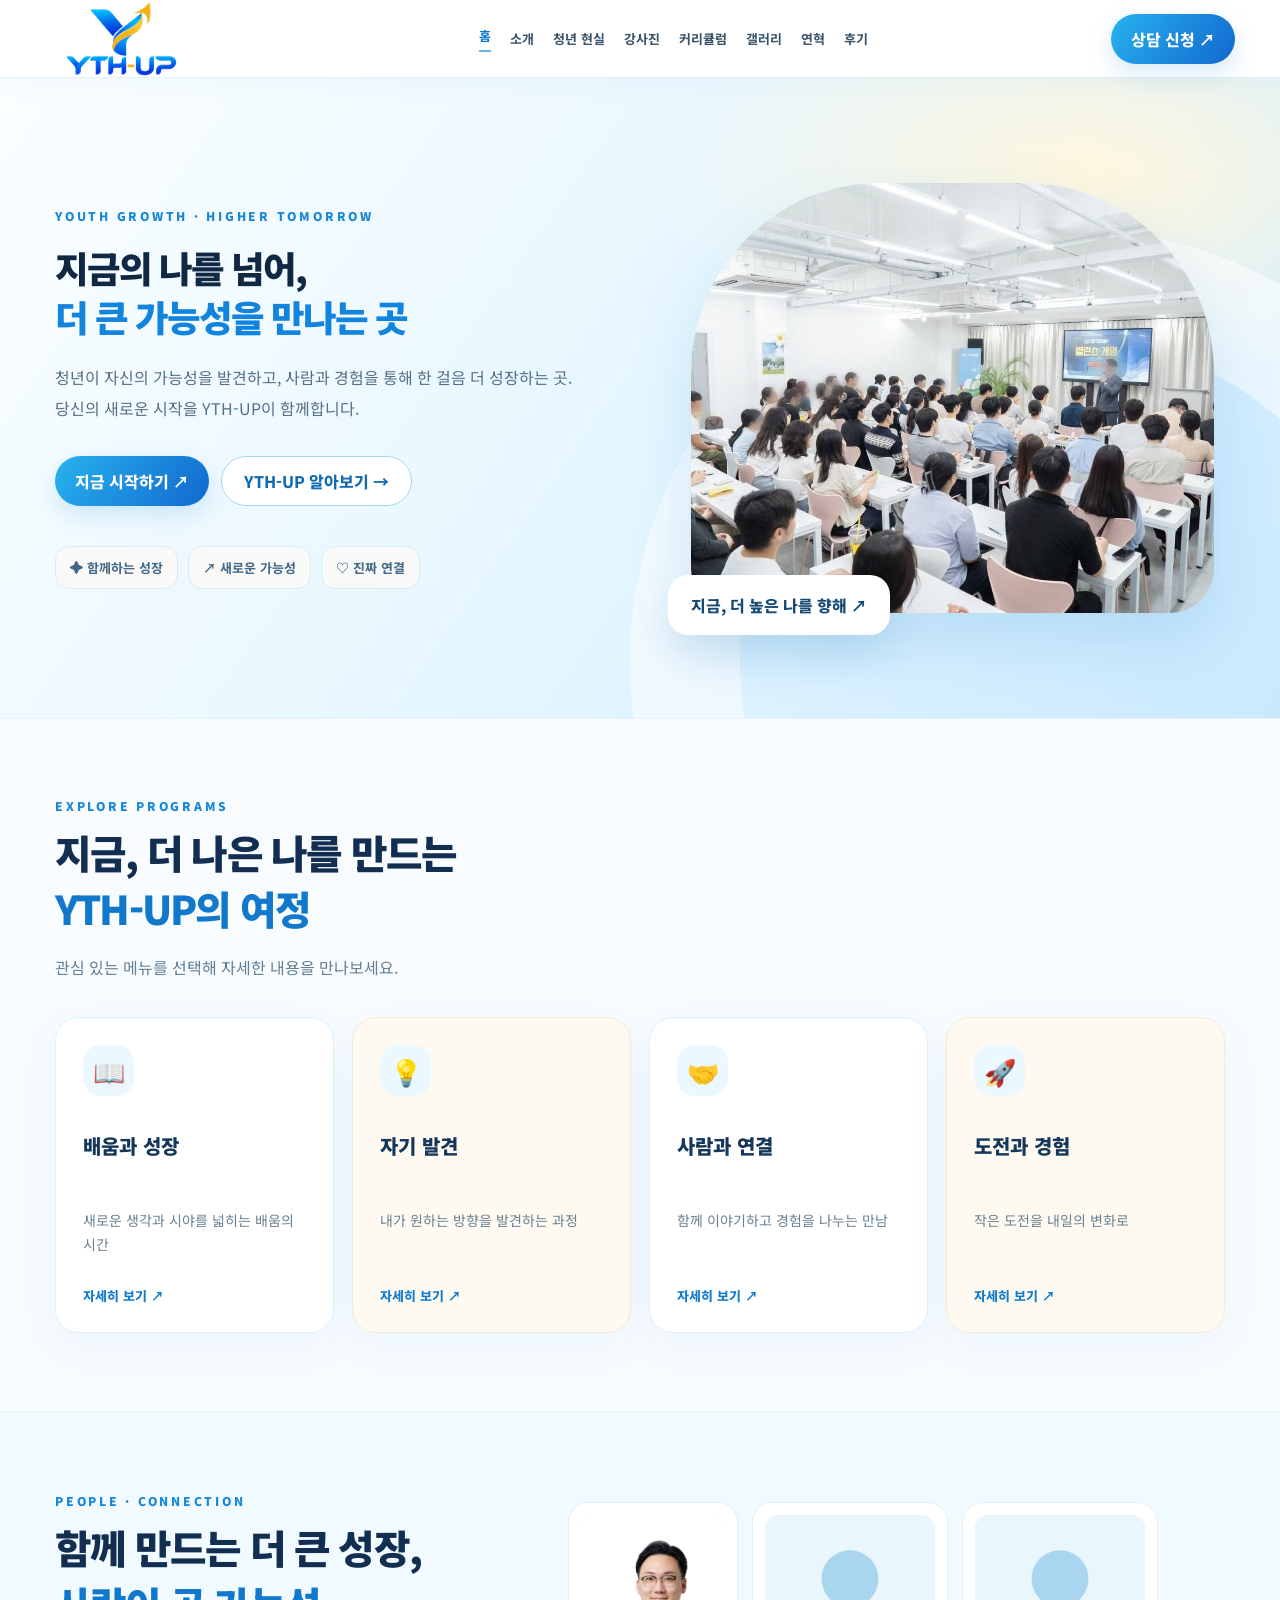
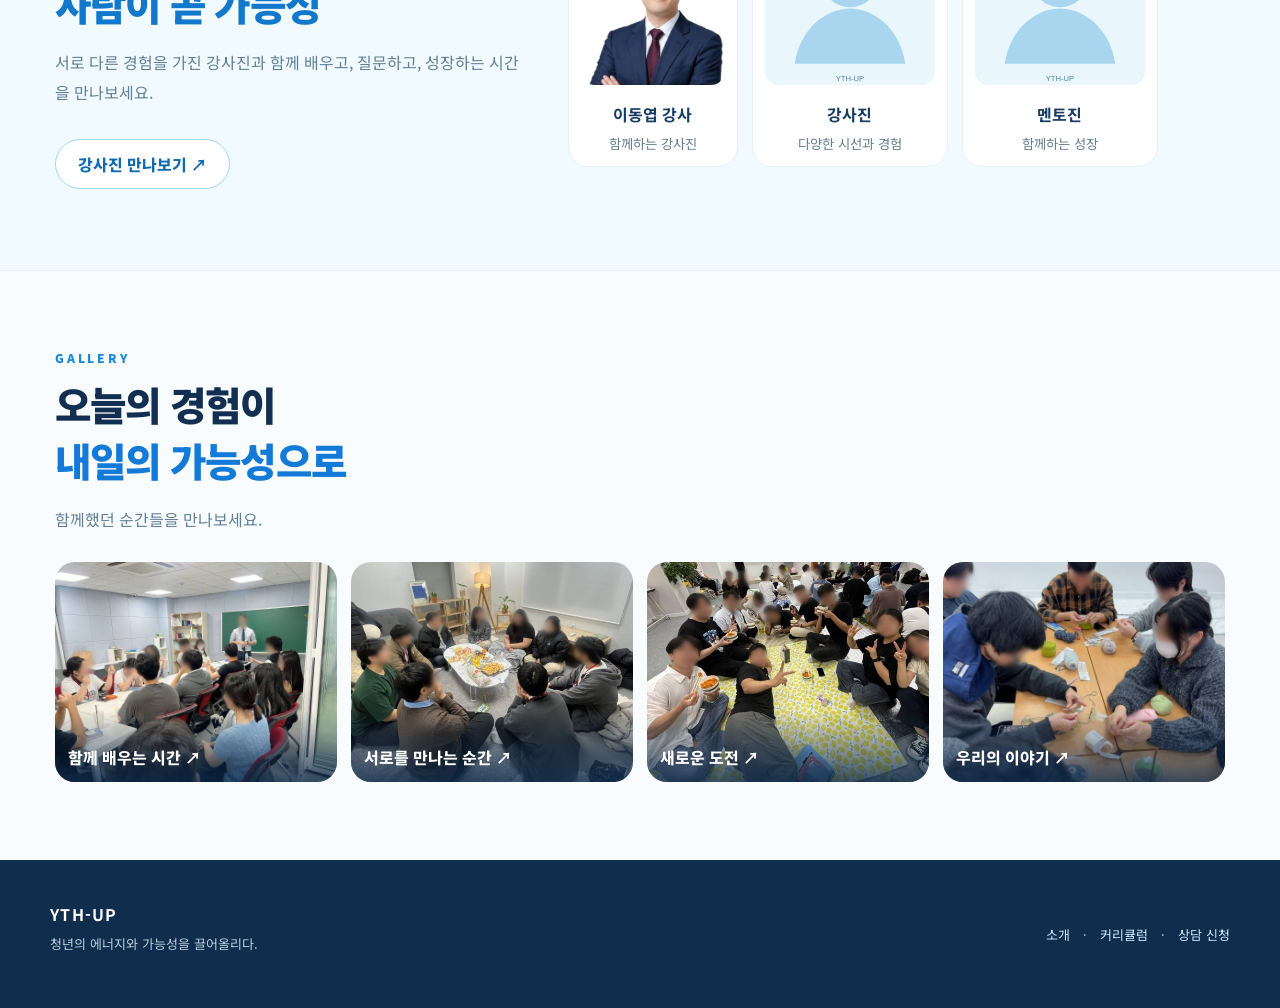
==== commit f2539a89: "YTH-UP 전체 홈페이지 파일 정리 및 디자인 개선" ====
--- a/index.html
+++ b/index.html
@@ -36,7 +36,7 @@
 .y-subpage .y-content-section .border-white\/10,.y-subpage .y-content-section .border-white\/20{border-color:#d9eefa!important}
 .y-subpage .y-content-section a.group>div,.y-subpage .y-content-section .rounded-xl,.y-subpage .y-content-section .rounded-2xl{border-radius:22px!important}
 .y-subpage .y-content-section a.group>div{box-shadow:0 12px 34px #1760a015;border:1px solid #dcedf9!important;background:#fff!important}
-.y-subpage .y-content-section img[src="ythup-brand-final-20261009.png"]{object-fit:contain}
+.y-subpage .y-content-section img[src="assets/logos/ythup-brand-final-20261009.png"]{object-fit:contain}
 .y-subpage .y-content-section img{max-width:100%}
 .y-subpage .y-content-section [class*="bg-\["],.y-subpage .y-content-section .bg-brand-green{background-color:#eaf7ff!important}
 .y-subpage .y-content-section .bg-white{background:#fff!important}
@@ -66,4 +66,4 @@
 @media(max-width:900px){.y-hero .y-headline{font-size:clamp(31px,5.4vw,47px);}.y-hero .y-headline em{white-space:normal;}}
 @media(max-width:580px){.y-hero .y-headline{font-size:clamp(28px,7.3vw,36px);line-height:1.35;}}
 </style>
-</head><body><nav class="y-nav"><div class="y-nav-inner"><a class="y-logo" href="index.html" aria-label="YTH-UP 홈"><img src="ythup-brand-final-20261009.png" alt="YTH-UP 로고"></a><div class="y-links"><a href="index.html" aria-current="page">홈</a><a href="about.html">소개</a><a href="news.html">청년 현실</a><a href="instructors.html">강사진</a><a href="curriculum.html">커리큘럼</a><a href="gallery.html">갤러리</a><a href="history.html">연혁</a><a href="reviews.html">후기</a></div><a class="y-cta" href="contact.html">상담 신청 ↗</a><button type="button" class="y-menu-button" aria-label="메뉴 열기" aria-expanded="false" onclick="document.body.classList.toggle('y-open');this.setAttribute('aria-expanded',document.body.classList.contains('y-open'))">☰</button></div><div class="y-mobile"><a href="index.html" aria-current="page">홈</a><a href="about.html">소개</a><a href="news.html">청년 현실</a><a href="instructors.html">강사진</a><a href="curriculum.html">커리큘럼</a><a href="gallery.html">갤러리</a><a href="history.html">연혁</a><a href="reviews.html">후기</a><a href="contact.html">상담 신청</a></div></nav><main class="page-main"><section class="y-hero"><div class="y-wrap y-hero-grid"><div><div class="y-eyebrow">YOUTH GROWTH · HIGHER TOMORROW</div><h1 class="y-headline">지금의 나를 넘어,<br><em>더 큰 가능성을 만나는 곳</em></h1><p class="y-intro">청년이 자신의 가능성을 발견하고, 사람과 경험을 통해 한 걸음 더 성장하는 곳.<br>당신의 새로운 시작을 YTH-UP이 함께합니다.</p><div class="y-buttons"><a class="y-primary" href="contact.html">지금 시작하기 ↗</a><a class="y-secondary" href="about.html">YTH-UP 알아보기 →</a></div><div class="y-pills"><span class="y-pill">✦ 함께하는 성장</span><span class="y-pill">↗ 새로운 가능성</span><span class="y-pill">♡ 진짜 연결</span></div></div><div class="y-visual"><img class="y-photo" src="p1.jpg" alt="YTH-UP 청년 활동 사진" onerror="this.onerror=null;this.src='p2.jpg'"><div class="y-visual-note">지금, 더 높은 나를 향해 ↗</div></div></div></section><section class="y-section"><div class="y-wrap"><div class="y-eyebrow">EXPLORE PROGRAMS</div><h2 class="y-section-title">지금, 더 나은 나를 만드는<br><span style="color:#1178cb">YTH-UP의 여정</span></h2><p class="y-muted">관심 있는 메뉴를 선택해 자세한 내용을 만나보세요.</p><div class="y-grid"><article class="y-card"><div class="y-icon">📖</div><h3>배움과 성장</h3><p>새로운 생각과 시야를 넓히는 배움의 시간</p><a href="curriculum.html">자세히 보기 ↗</a></article><article class="y-card"><div class="y-icon">💡</div><h3>자기 발견</h3><p>내가 원하는 방향을 발견하는 과정</p><a href="about.html">자세히 보기 ↗</a></article><article class="y-card"><div class="y-icon">🤝</div><h3>사람과 연결</h3><p>함께 이야기하고 경험을 나누는 만남</p><a href="instructors.html">자세히 보기 ↗</a></article><article class="y-card"><div class="y-icon">🚀</div><h3>도전과 경험</h3><p>작은 도전을 내일의 변화로</p><a href="gallery.html">자세히 보기 ↗</a></article></div></div></section><section class="y-section"><div class="y-wrap y-split"><div><div class="y-eyebrow">PEOPLE · CONNECTION</div><h2 class="y-section-title">함께 만드는 더 큰 성장,<br><span style="color:#1178cb">사람이 곧 가능성</span></h2><p class="y-muted">서로 다른 경험을 가진 강사진과 함께 배우고, 질문하고, 성장하는 시간을 만나보세요.</p><div class="y-buttons"><a class="y-secondary" href="instructors.html">강사진 만나보기 ↗</a></div></div><div class="y-people"><div class="y-person"><img src="profile_lee.jpg" alt="이동엽 강사"><strong>이동엽 강사</strong><small>함께하는 강사진</small></div><div class="y-person"><img src="profile_choi.jpg" alt="강사진 프로필"><strong>강사진</strong><small>다양한 시선과 경험</small></div><div class="y-person"><img src="profile_oh.jpg" alt="강사진 프로필"><strong>멘토진</strong><small>함께하는 성장</small></div></div></div></section><section class="y-section"><div class="y-wrap"><div class="y-eyebrow">GALLERY</div><h2 class="y-section-title">오늘의 경험이<br><span style="color:#147ad7">내일의 가능성으로</span></h2><p class="y-muted">함께했던 순간들을 만나보세요.</p><div class="y-gallery"><a href="gallery.html"><img src="p2.jpg" alt="YTH-UP 활동 사진 2" loading="lazy"><span>함께 배우는 시간 ↗</span></a><a href="gallery.html"><img src="p3.jpg" alt="YTH-UP 활동 사진 3" loading="lazy"><span>서로를 만나는 순간 ↗</span></a><a href="gallery.html"><img src="p4.jpg" alt="YTH-UP 활동 사진 4" loading="lazy"><span>새로운 도전 ↗</span></a><a href="gallery.html"><img src="p5.jpg" alt="YTH-UP 활동 사진 5" loading="lazy"><span>우리의 이야기 ↗</span></a></div></div></section></main><footer class="y-footer"><div class="y-footer-inner"><div><strong>YTH-UP</strong><p style="margin-top:8px;font-size:13px">청년의 에너지와 가능성을 끌어올리다.</p></div><div style="font-size:13px"><a href="about.html">소개</a>　·　<a href="curriculum.html">커리큘럼</a>　·　<a href="contact.html">상담 신청</a></div></div></footer></body></html>
+</head><body><nav class="y-nav"><div class="y-nav-inner"><a class="y-logo" href="index.html" aria-label="YTH-UP 홈"><img src="assets/logos/ythup-brand-final-20261009.png" alt="YTH-UP 로고"></a><div class="y-links"><a href="index.html" aria-current="page">홈</a><a href="about.html">소개</a><a href="news.html">청년 현실</a><a href="instructors.html">강사진</a><a href="curriculum.html">커리큘럼</a><a href="gallery.html">갤러리</a><a href="history.html">연혁</a><a href="reviews.html">후기</a></div><a class="y-cta" href="contact.html">상담 신청 ↗</a><button type="button" class="y-menu-button" aria-label="메뉴 열기" aria-expanded="false" onclick="document.body.classList.toggle('y-open');this.setAttribute('aria-expanded',document.body.classList.contains('y-open'))">☰</button></div><div class="y-mobile"><a href="index.html" aria-current="page">홈</a><a href="about.html">소개</a><a href="news.html">청년 현실</a><a href="instructors.html">강사진</a><a href="curriculum.html">커리큘럼</a><a href="gallery.html">갤러리</a><a href="history.html">연혁</a><a href="reviews.html">후기</a><a href="contact.html">상담 신청</a></div></nav><main class="page-main"><section class="y-hero"><div class="y-wrap y-hero-grid"><div><div class="y-eyebrow">YOUTH GROWTH · HIGHER TOMORROW</div><h1 class="y-headline">지금의 나를 넘어,<br><em>더 큰 가능성을 만나는 곳</em></h1><p class="y-intro">청년이 자신의 가능성을 발견하고, 사람과 경험을 통해 한 걸음 더 성장하는 곳.<br>당신의 새로운 시작을 YTH-UP이 함께합니다.</p><div class="y-buttons"><a class="y-primary" href="contact.html">지금 시작하기 ↗</a><a class="y-secondary" href="about.html">YTH-UP 알아보기 →</a></div><div class="y-pills"><span class="y-pill">✦ 함께하는 성장</span><span class="y-pill">↗ 새로운 가능성</span><span class="y-pill">♡ 진짜 연결</span></div></div><div class="y-visual"><img class="y-photo" src="assets/images/p1.jpg" alt="YTH-UP 청년 활동 사진" onerror="this.onerror=null;this.src='assets/images/p2.jpg'"><div class="y-visual-note">지금, 더 높은 나를 향해 ↗</div></div></div></section><section class="y-section"><div class="y-wrap"><div class="y-eyebrow">EXPLORE PROGRAMS</div><h2 class="y-section-title">지금, 더 나은 나를 만드는<br><span style="color:#1178cb">YTH-UP의 여정</span></h2><p class="y-muted">관심 있는 메뉴를 선택해 자세한 내용을 만나보세요.</p><div class="y-grid"><article class="y-card"><div class="y-icon">📖</div><h3>배움과 성장</h3><p>새로운 생각과 시야를 넓히는 배움의 시간</p><a href="curriculum.html">자세히 보기 ↗</a></article><article class="y-card"><div class="y-icon">💡</div><h3>자기 발견</h3><p>내가 원하는 방향을 발견하는 과정</p><a href="about.html">자세히 보기 ↗</a></article><article class="y-card"><div class="y-icon">🤝</div><h3>사람과 연결</h3><p>함께 이야기하고 경험을 나누는 만남</p><a href="instructors.html">자세히 보기 ↗</a></article><article class="y-card"><div class="y-icon">🚀</div><h3>도전과 경험</h3><p>작은 도전을 내일의 변화로</p><a href="gallery.html">자세히 보기 ↗</a></article></div></div></section><section class="y-section"><div class="y-wrap y-split"><div><div class="y-eyebrow">PEOPLE · CONNECTION</div><h2 class="y-section-title">함께 만드는 더 큰 성장,<br><span style="color:#1178cb">사람이 곧 가능성</span></h2><p class="y-muted">서로 다른 경험을 가진 강사진과 함께 배우고, 질문하고, 성장하는 시간을 만나보세요.</p><div class="y-buttons"><a class="y-secondary" href="instructors.html">강사진 만나보기 ↗</a></div></div><div class="y-people"><div class="y-person"><img src="assets/profiles/profile_lee.jpg" alt="이동엽 강사"><strong>이동엽 강사</strong><small>함께하는 강사진</small></div><div class="y-person"><img src="assets/profiles/profile-placeholder.svg" alt="강사진 프로필"><strong>강사진</strong><small>다양한 시선과 경험</small></div><div class="y-person"><img src="assets/profiles/profile-placeholder.svg" alt="강사진 프로필"><strong>멘토진</strong><small>함께하는 성장</small></div></div></div></section><section class="y-section"><div class="y-wrap"><div class="y-eyebrow">GALLERY</div><h2 class="y-section-title">오늘의 경험이<br><span style="color:#147ad7">내일의 가능성으로</span></h2><p class="y-muted">함께했던 순간들을 만나보세요.</p><div class="y-gallery"><a href="gallery.html"><img src="assets/images/p2.jpg" alt="YTH-UP 활동 사진 2" loading="lazy"><span>함께 배우는 시간 ↗</span></a><a href="gallery.html"><img src="assets/images/p3.jpg" alt="YTH-UP 활동 사진 3" loading="lazy"><span>서로를 만나는 순간 ↗</span></a><a href="gallery.html"><img src="assets/images/p4.jpg" alt="YTH-UP 활동 사진 4" loading="lazy"><span>새로운 도전 ↗</span></a><a href="gallery.html"><img src="assets/images/p5.jpg" alt="YTH-UP 활동 사진 5" loading="lazy"><span>우리의 이야기 ↗</span></a></div></div></section></main><footer class="y-footer"><div class="y-footer-inner"><div><strong>YTH-UP</strong><p style="margin-top:8px;font-size:13px">청년의 에너지와 가능성을 끌어올리다.</p></div><div style="font-size:13px"><a href="about.html">소개</a>　·　<a href="curriculum.html">커리큘럼</a>　·　<a href="contact.html">상담 신청</a></div></div></footer></body></html>
